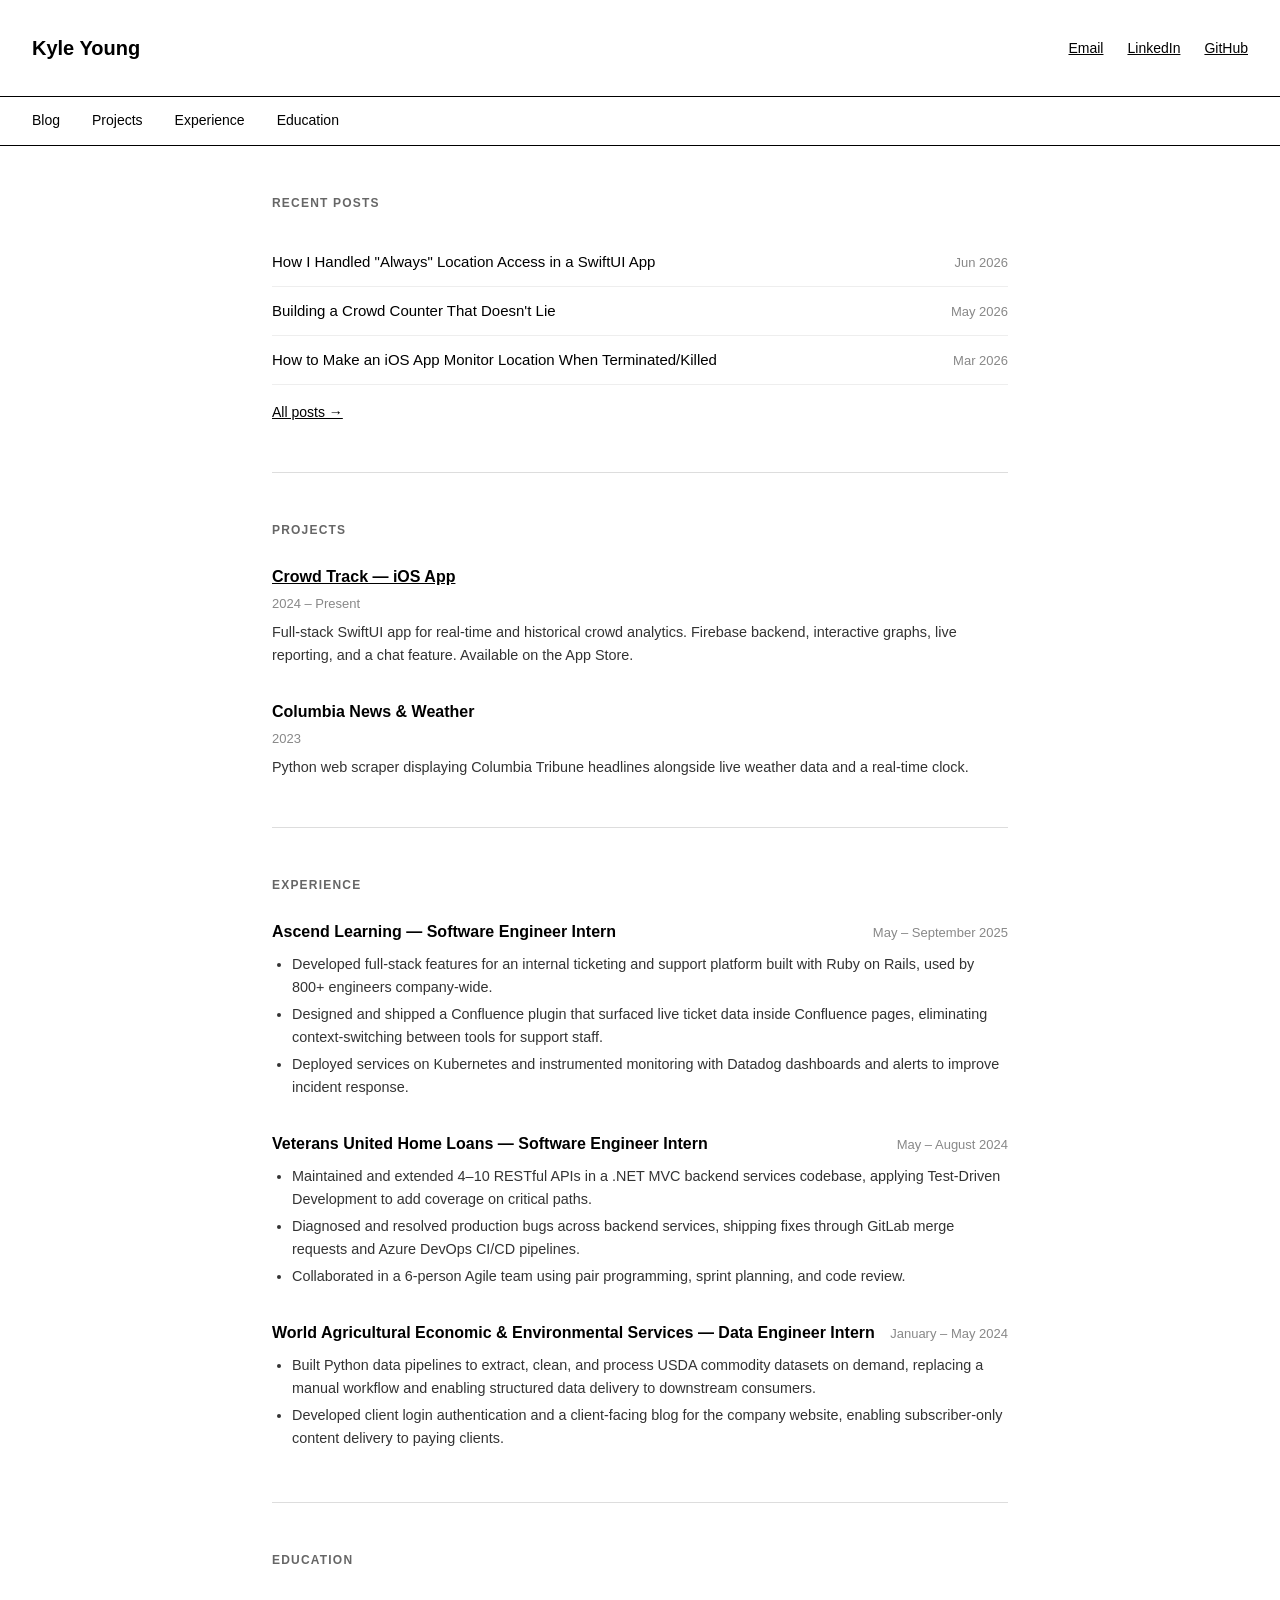
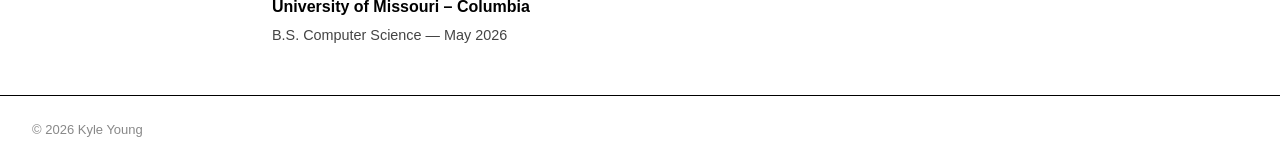
==== index.html @ 7978e989 "Prepare public static site for GitHub Pages" ====
<!DOCTYPE html>
<html lang="en">
<head>
  <meta charset="UTF-8">
  <meta name="viewport" content="width=device-width, initial-scale=1.0">
  <meta name="description" content="Kyle Young — Software Engineer">
  <title>Kyle Young</title>
  <style>
    * { box-sizing: border-box; margin: 0; padding: 0; }

    body {
      font-family: -apple-system, BlinkMacSystemFont, 'Segoe UI', sans-serif;
      background: #fff;
      color: #000;
      font-size: 16px;
      line-height: 1.6;
    }

    a { color: #000; }
    a:hover { text-decoration: none; }

    header {
      padding: 2rem;
      border-bottom: 1px solid #000;
      display: flex;
      justify-content: space-between;
      align-items: center;
      flex-wrap: wrap;
      gap: 1rem;
    }

    header h1 { font-size: 1.25rem; font-weight: 600; }

    .header-links { display: flex; gap: 1.5rem; font-size: 0.875rem; }

    nav {
      padding: 0 2rem;
      border-bottom: 1px solid #000;
      display: flex;
      gap: 0;
    }

    nav a {
      display: block;
      padding: 0.75rem 0;
      margin-right: 2rem;
      font-size: 0.875rem;
      text-decoration: none;
      border-bottom: 2px solid transparent;
    }

    nav a:hover { border-bottom-color: #000; }

    main { max-width: 800px; margin: 0 auto; padding: 0 2rem; }

    section { padding: 3rem 0; border-bottom: 1px solid #ddd; }
    section:last-child { border-bottom: none; }

    h2 { font-size: 0.75rem; text-transform: uppercase; letter-spacing: 0.1em; color: #666; margin-bottom: 1.5rem; }

    .name { font-size: 2.5rem; font-weight: 700; margin-bottom: 0.5rem; }
    .tagline { font-size: 1rem; color: #444; max-width: 500px; line-height: 1.7; }

    .job { margin-bottom: 2rem; }
    .job:last-child { margin-bottom: 0; }
    .job-header { display: flex; justify-content: space-between; align-items: baseline; flex-wrap: wrap; gap: 0.5rem; margin-bottom: 0.25rem; }
    .job-title { font-weight: 600; }
    .job-date { font-size: 0.8125rem; color: #888; white-space: nowrap; }
    .job ul { margin-top: 0.5rem; padding-left: 1.25rem; color: #333; font-size: 0.9rem; }
    .job ul li { margin-bottom: 0.25rem; }

    .project { margin-bottom: 2rem; }
    .project:last-child { margin-bottom: 0; }
    .project-title { font-weight: 600; margin-bottom: 0.25rem; }
    .project-title a { text-decoration: underline; }
    .project-year { font-size: 0.8125rem; color: #888; margin-bottom: 0.4rem; }
    .project p { font-size: 0.9rem; color: #333; }

    .edu-name { font-weight: 600; }
    .edu-detail { font-size: 0.9rem; color: #444; margin-top: 0.25rem; }

    .skills-list { font-size: 0.9rem; color: #333; line-height: 2; }

    .blog-post { display: flex; justify-content: space-between; align-items: baseline; gap: 1rem; padding: 0.75rem 0; border-bottom: 1px solid #eee; text-decoration: none; color: #000; }
    .blog-post:last-child { border-bottom: none; }
    .blog-post:hover .blog-title { text-decoration: underline; }
    .blog-title { font-size: 0.9375rem; }
    .blog-date { font-size: 0.8125rem; color: #888; white-space: nowrap; }
    .blog-see-all { font-size: 0.875rem; margin-top: 1rem; display: inline-block; }

    .contact-links { display: flex; flex-direction: column; gap: 0.5rem; }
    .contact-links a { font-size: 0.9375rem; text-decoration: underline; }

    footer { padding: 1.5rem 2rem; border-top: 1px solid #000; font-size: 0.8125rem; color: #888; }

    @media (max-width: 600px) {
      .header-links { gap: 1rem; font-size: 0.8125rem; }
      .name { font-size: 1.75rem; }
      .job-header { flex-direction: column; gap: 0.1rem; }
    }
  </style>
</head>
<body>

<header>
  <h1>Kyle Young</h1>
  <div class="header-links">
    <a href="mailto:kyle@kyleyoung.dev">Email</a>
    <a href="https://linkedin.com/in/kyle--young/" target="_blank">LinkedIn</a>
    <a href="https://github.com/k-yleyoung" target="_blank">GitHub</a>
  </div>
</header>

<nav>
  <a href="#blog">Blog</a>
  <a href="#projects">Projects</a>
  <a href="#experience">Experience</a>
  <a href="#education">Education</a>
</nav>

<main>

  <section id="blog">
    <h2>Recent Posts</h2>
    <a href="blog/swiftui-always-location.html" class="blog-post">
      <span class="blog-title">How I Handled "Always" Location Access in a SwiftUI App</span>
      <span class="blog-date">Jun 2026</span>
    </a>
    <a href="blog/crowd-counter-accuracy.html" class="blog-post">
      <span class="blog-title">Building a Crowd Counter That Doesn't Lie</span>
      <span class="blog-date">May 2026</span>
    </a>
    <a href="blog/ios-location-monitoring-terminated.html" class="blog-post">
      <span class="blog-title">How to Make an iOS App Monitor Location When Terminated/Killed</span>
      <span class="blog-date">Mar 2026</span>
    </a>
    <a href="blog/index.html" class="blog-see-all">All posts →</a>
  </section>

  <section id="projects">
    <h2>Projects</h2>

    <div class="project">
      <div class="project-title"><a href="crowd-track.html">Crowd Track — iOS App</a></div>
      <div class="project-year">2024 – Present</div>
      <p>Full-stack SwiftUI app for real-time and historical crowd analytics. Firebase backend, interactive graphs, live reporting, and a chat feature. Available on the App Store.</p>
    </div>

    <div class="project">
      <div class="project-title">Columbia News &amp; Weather</div>
      <div class="project-year">2023</div>
      <p>Python web scraper displaying Columbia Tribune headlines alongside live weather data and a real-time clock.</p>
    </div>
  </section>

  <section id="experience">
    <h2>Experience</h2>

    <div class="job">
      <div class="job-header">
        <span class="job-title">Ascend Learning — Software Engineer Intern</span>
        <span class="job-date">May – September 2025</span>
      </div>
      <ul>
        <li>Developed full-stack features for an internal ticketing and support platform built with Ruby on Rails, used by 800+ engineers company-wide.</li>
        <li>Designed and shipped a Confluence plugin that surfaced live ticket data inside Confluence pages, eliminating context-switching between tools for support staff.</li>
        <li>Deployed services on Kubernetes and instrumented monitoring with Datadog dashboards and alerts to improve incident response.</li>
      </ul>
    </div>

    <div class="job">
      <div class="job-header">
        <span class="job-title">Veterans United Home Loans — Software Engineer Intern</span>
        <span class="job-date">May – August 2024</span>
      </div>
      <ul>
        <li>Maintained and extended 4–10 RESTful APIs in a .NET MVC backend services codebase, applying Test-Driven Development to add coverage on critical paths.</li>
        <li>Diagnosed and resolved production bugs across backend services, shipping fixes through GitLab merge requests and Azure DevOps CI/CD pipelines.</li>
        <li>Collaborated in a 6-person Agile team using pair programming, sprint planning, and code review.</li>
      </ul>
    </div>

    <div class="job">
      <div class="job-header">
        <span class="job-title">World Agricultural Economic &amp; Environmental Services — Data Engineer Intern</span>
        <span class="job-date">January – May 2024</span>
      </div>
      <ul>
        <li>Built Python data pipelines to extract, clean, and process USDA commodity datasets on demand, replacing a manual workflow and enabling structured data delivery to downstream consumers.</li>
        <li>Developed client login authentication and a client-facing blog for the company website, enabling subscriber-only content delivery to paying clients.</li>
      </ul>
    </div>
  </section>

  <section id="education">
    <h2>Education</h2>
    <div class="edu-name">University of Missouri – Columbia</div>
    <div class="edu-detail">B.S. Computer Science — May 2026</div>
  </section>


</main>

<footer>© 2026 Kyle Young</footer>

</body>
</html>
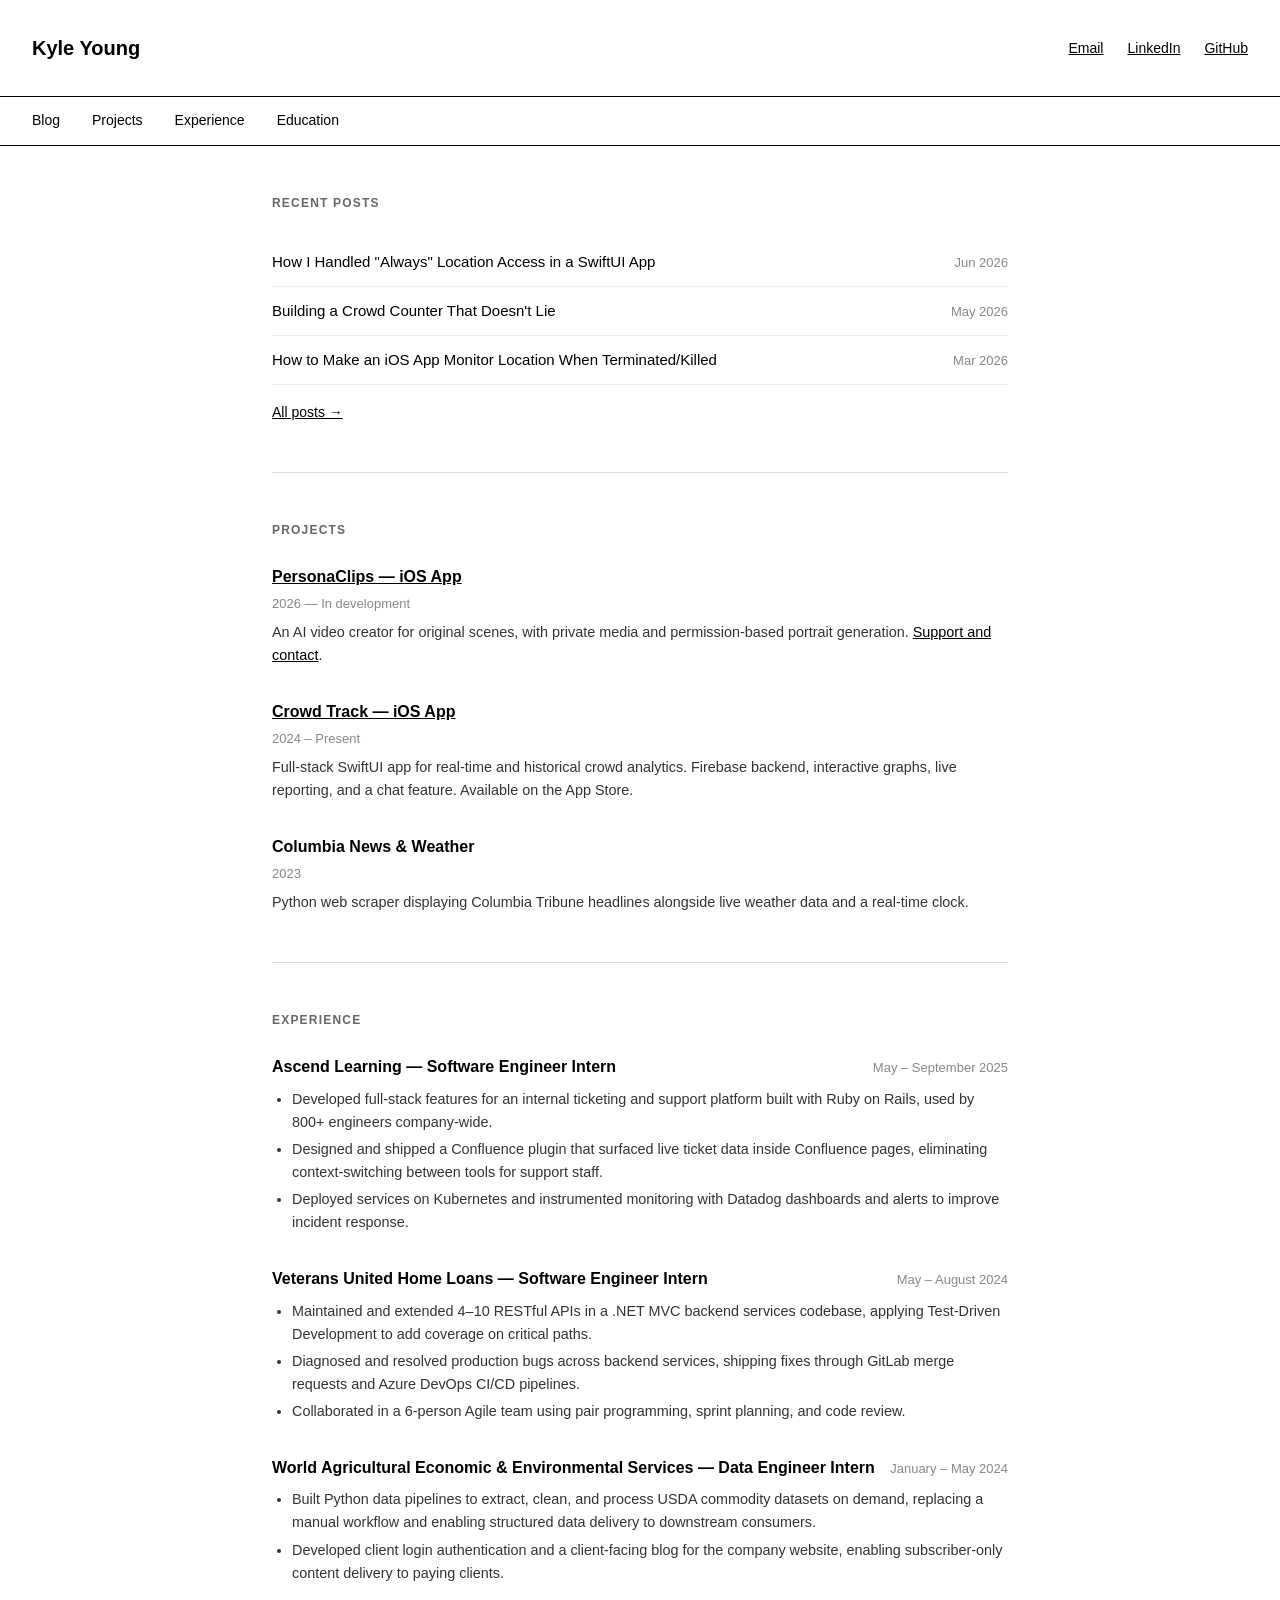
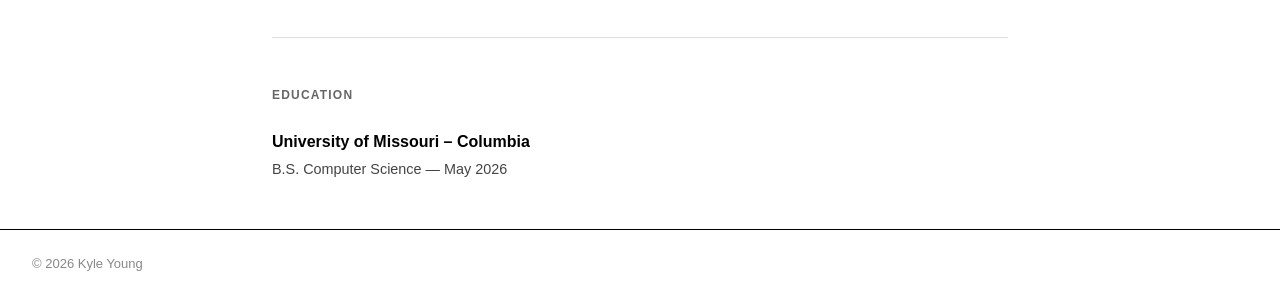
==== commit fe46adb8: "Add PersonaClips information and support pages" ====
--- a/index.html
+++ b/index.html
@@ -141,6 +141,12 @@
     <h2>Projects</h2>
 
     <div class="project">
+      <div class="project-title"><a href="personaclips/">PersonaClips — iOS App</a></div>
+      <div class="project-year">2026 — In development</div>
+      <p>An AI video creator for original scenes, with private media and permission-based portrait generation. <a href="personaclips/support/">Support and contact</a>.</p>
+    </div>
+
+    <div class="project">
       <div class="project-title"><a href="crowd-track.html">Crowd Track — iOS App</a></div>
       <div class="project-year">2024 – Present</div>
       <p>Full-stack SwiftUI app for real-time and historical crowd analytics. Firebase backend, interactive graphs, live reporting, and a chat feature. Available on the App Store.</p>
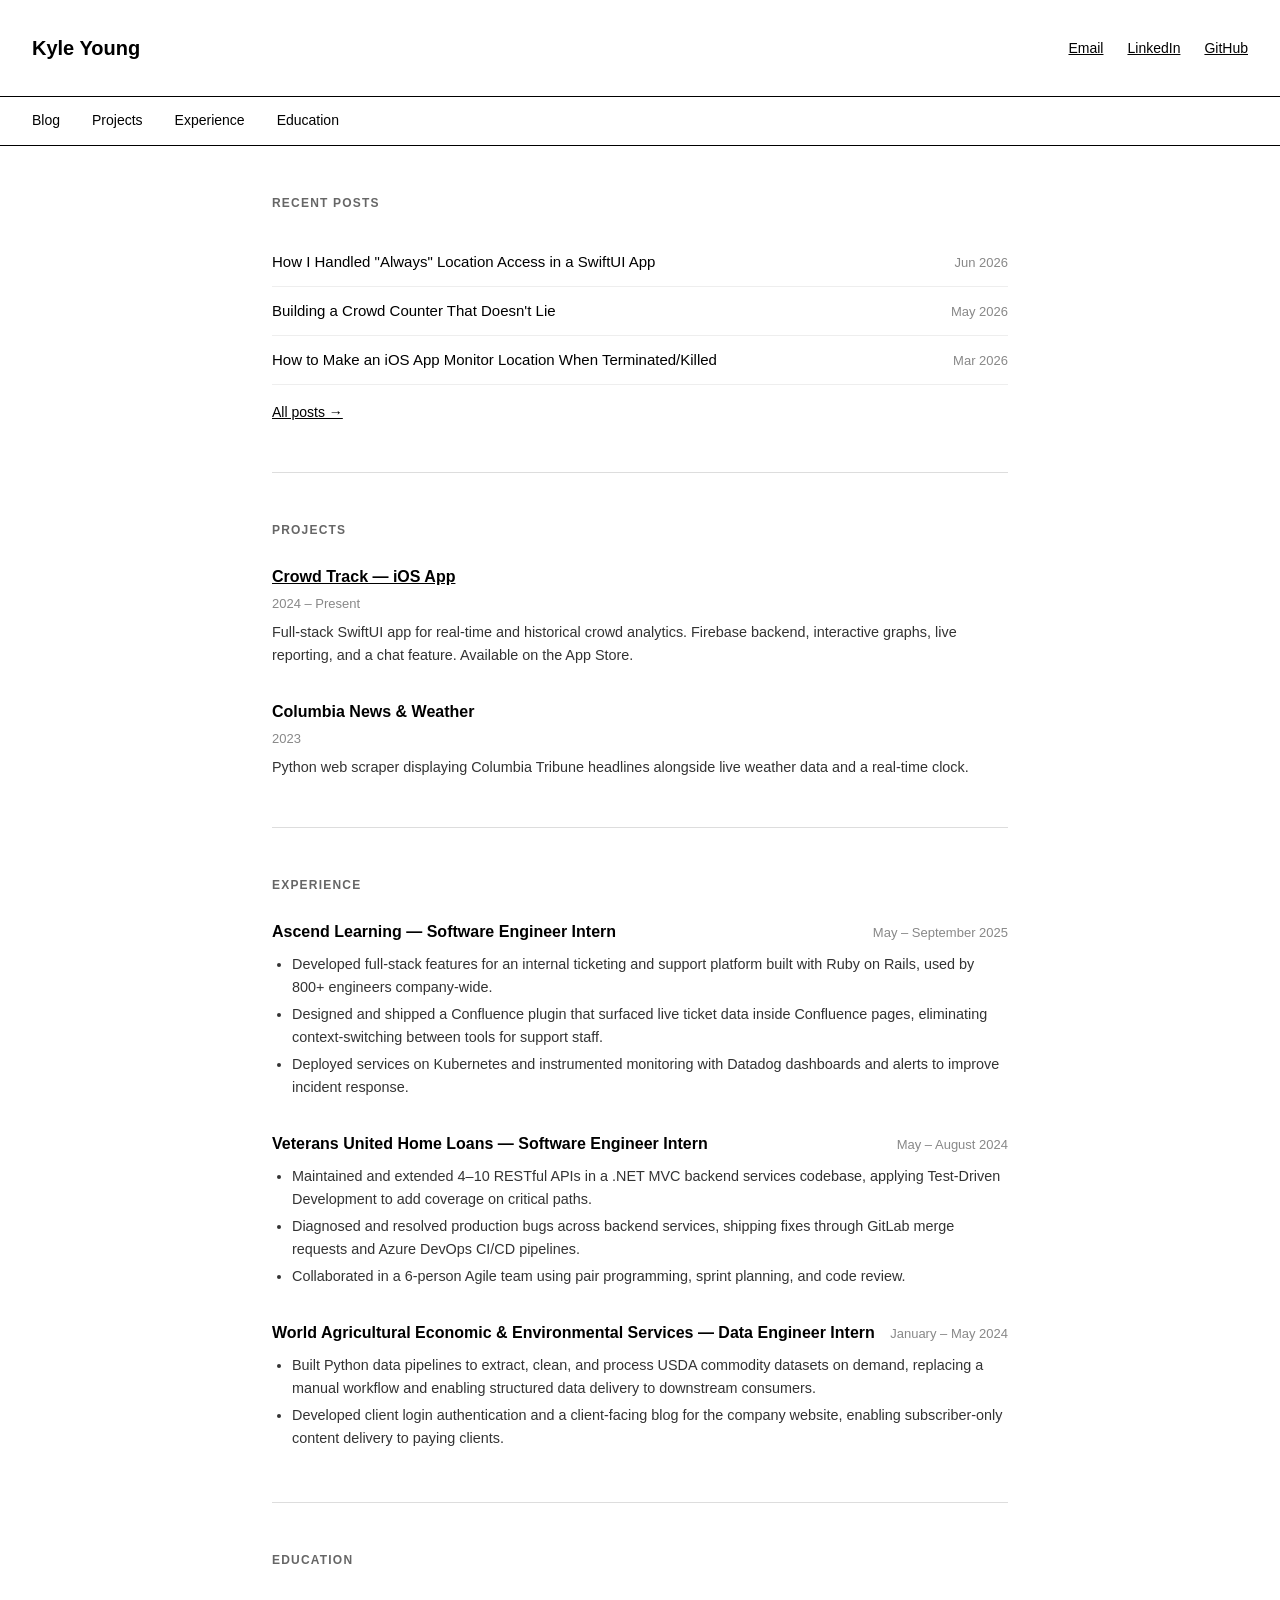
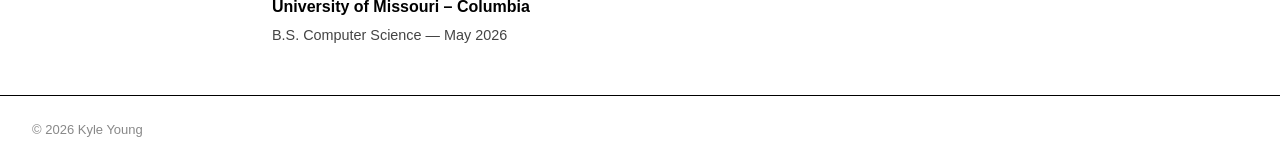
==== commit 1c45b880: "Keep Pintrail privacy policy; remove app marketing pages" ====
--- a/index.html
+++ b/index.html
@@ -141,12 +141,6 @@
     <h2>Projects</h2>
 
     <div class="project">
-      <div class="project-title"><a href="personaclips/">PersonaClips — iOS App</a></div>
-      <div class="project-year">2026 — In development</div>
-      <p>An AI video creator for original scenes, with private media and permission-based portrait generation. <a href="personaclips/support/">Support and contact</a>.</p>
-    </div>
-
-    <div class="project">
       <div class="project-title"><a href="crowd-track.html">Crowd Track — iOS App</a></div>
       <div class="project-year">2024 – Present</div>
       <p>Full-stack SwiftUI app for real-time and historical crowd analytics. Firebase backend, interactive graphs, live reporting, and a chat feature. Available on the App Store.</p>
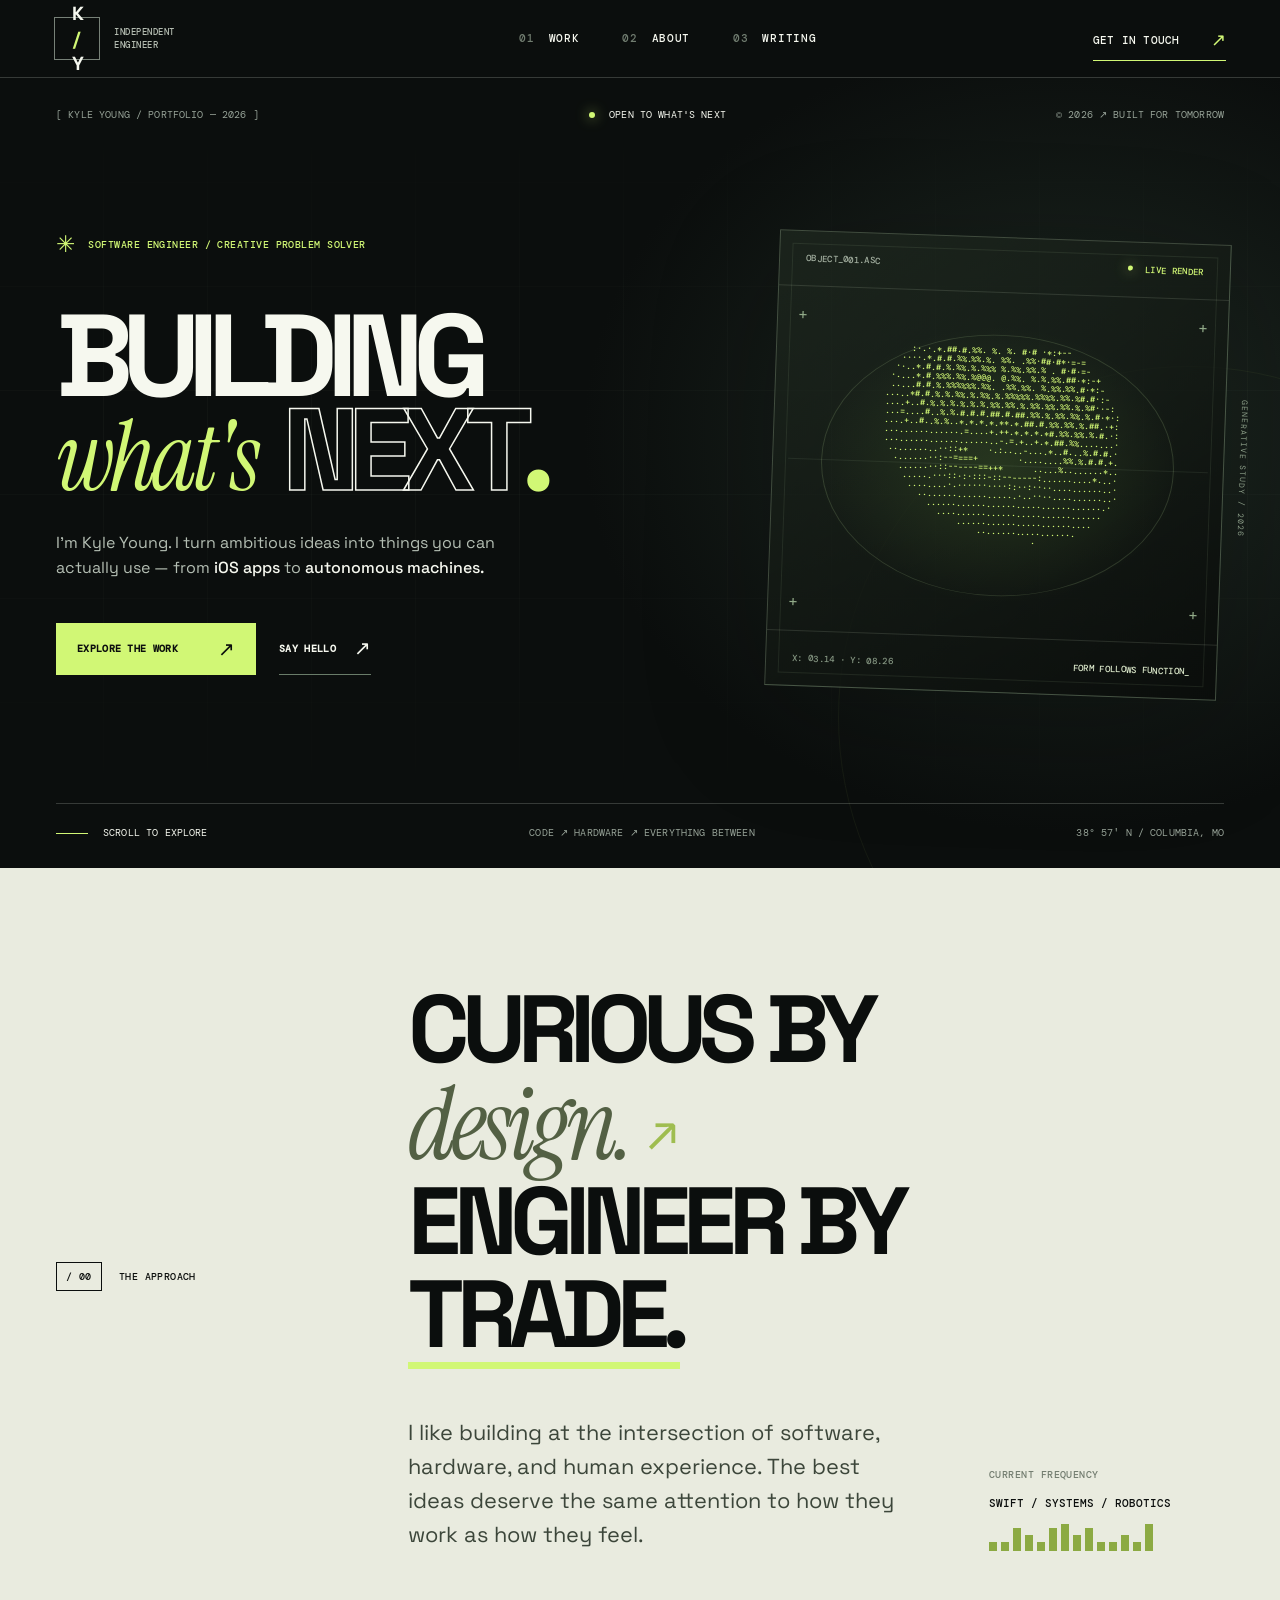
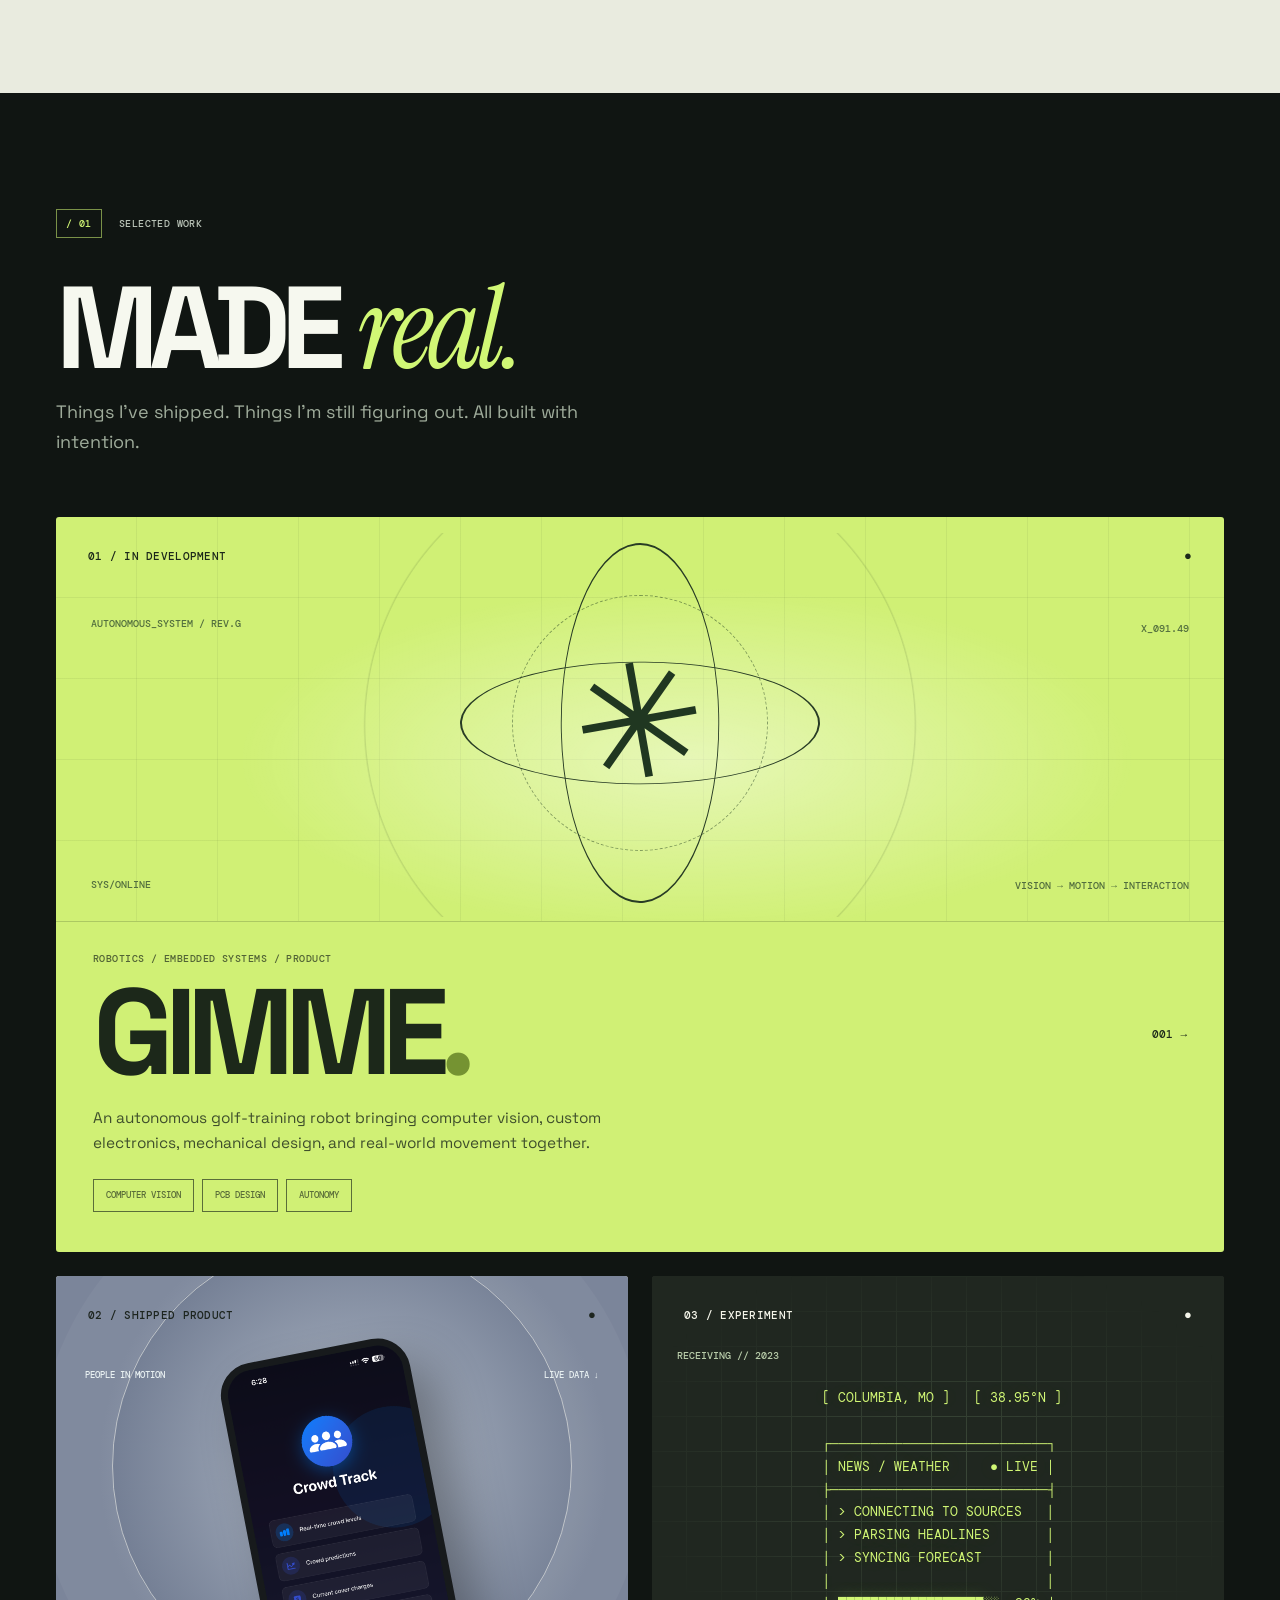
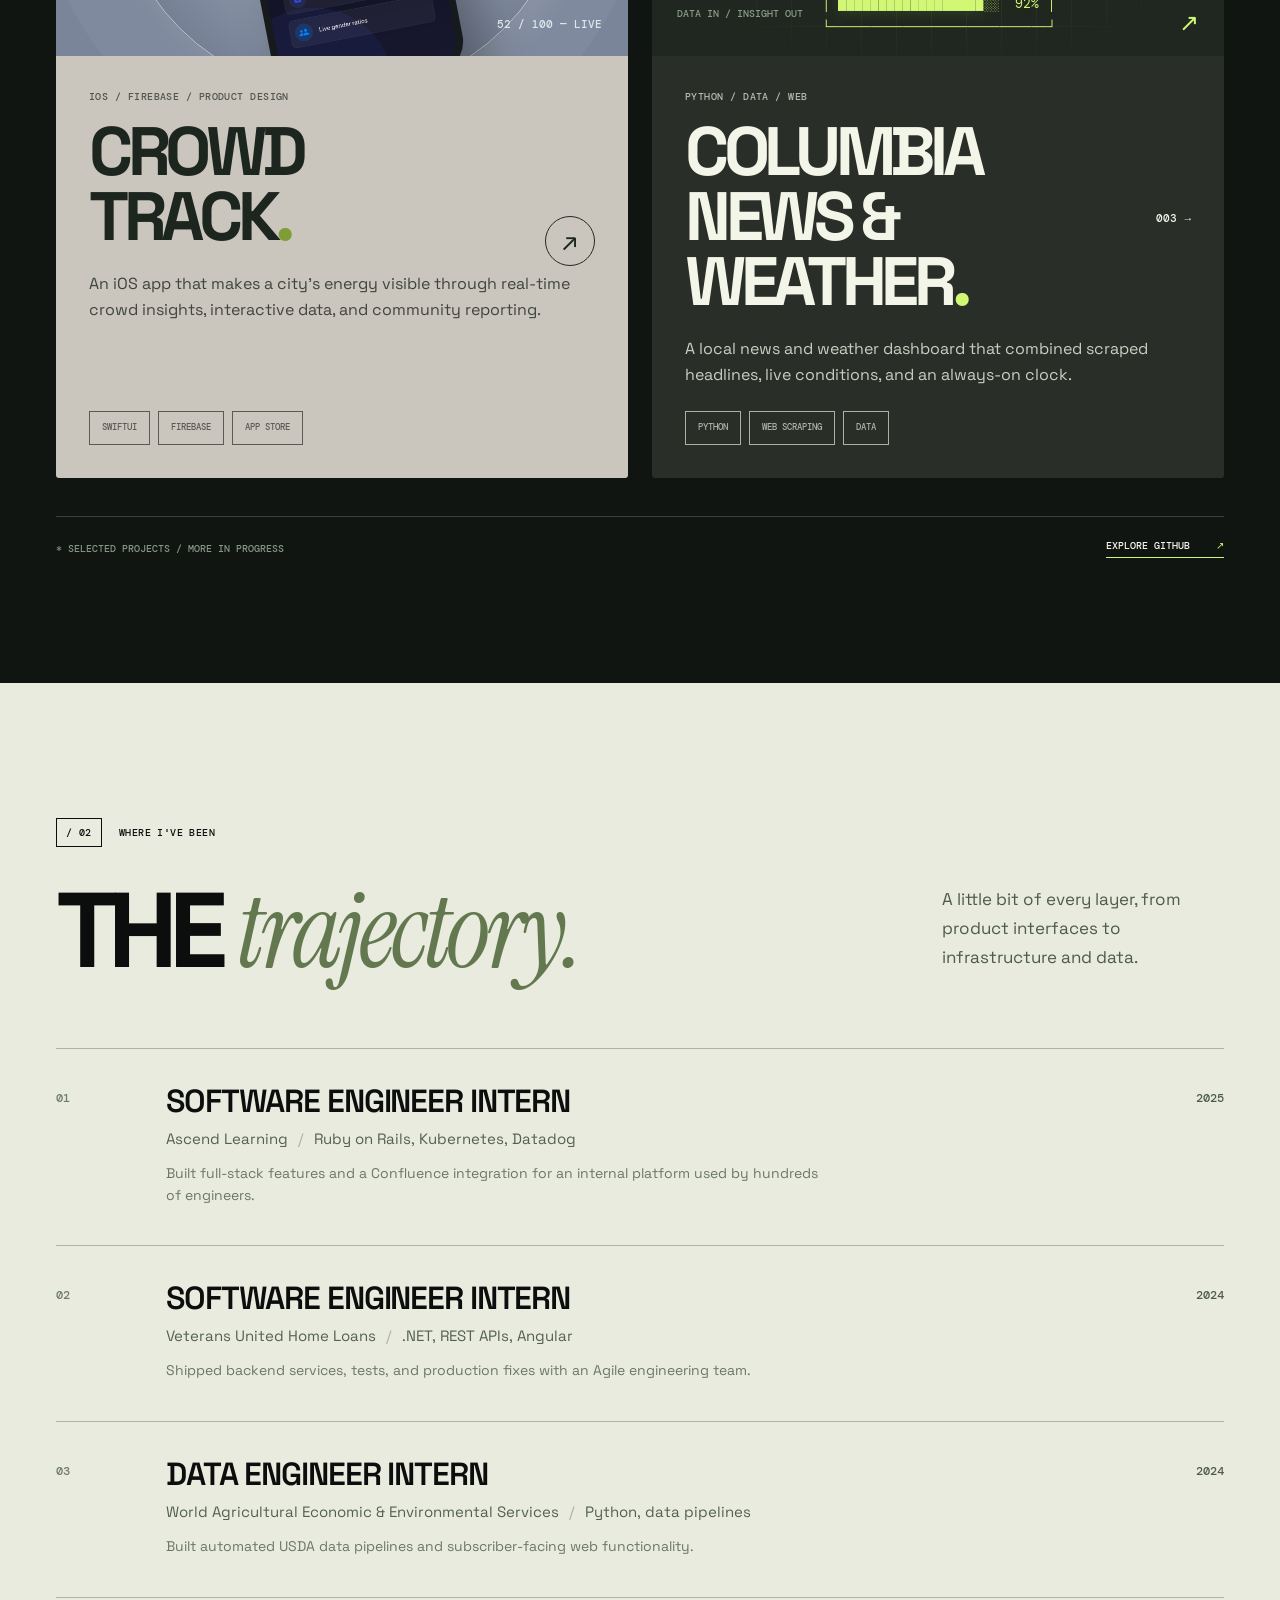
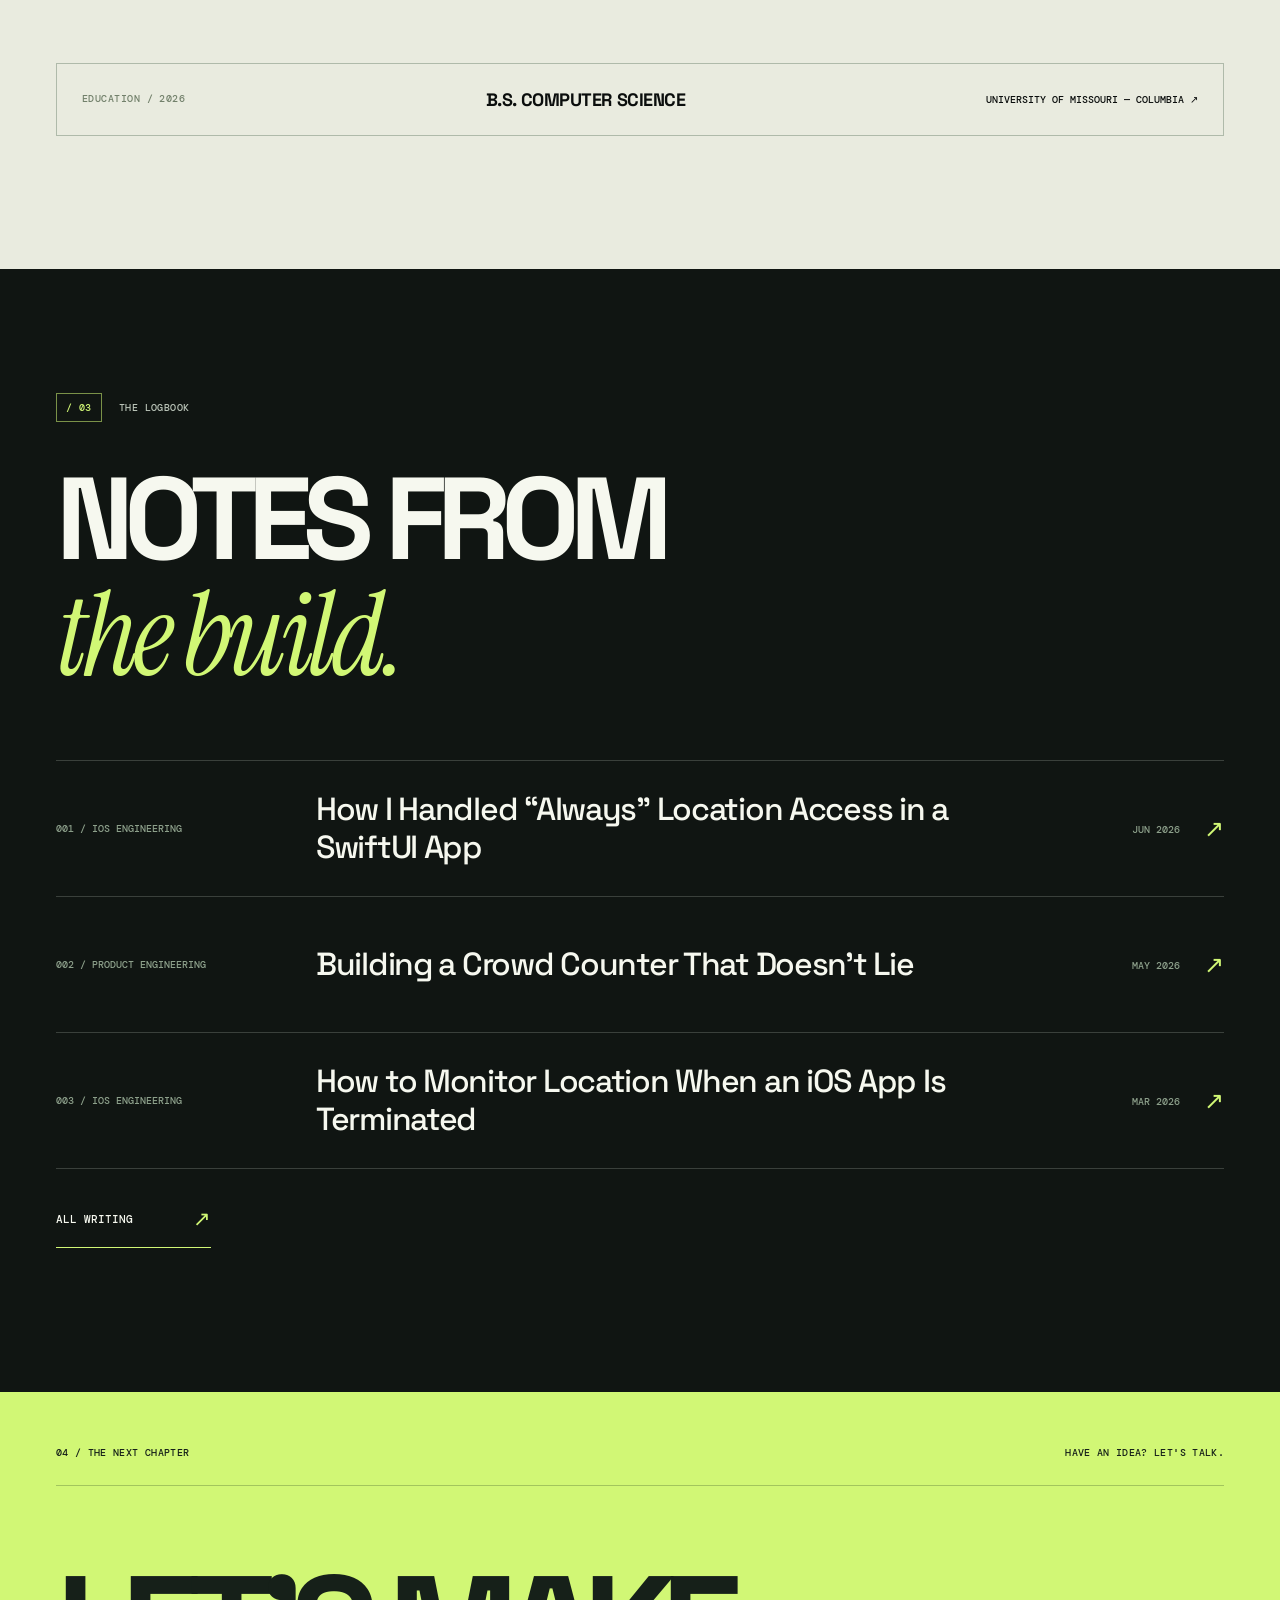
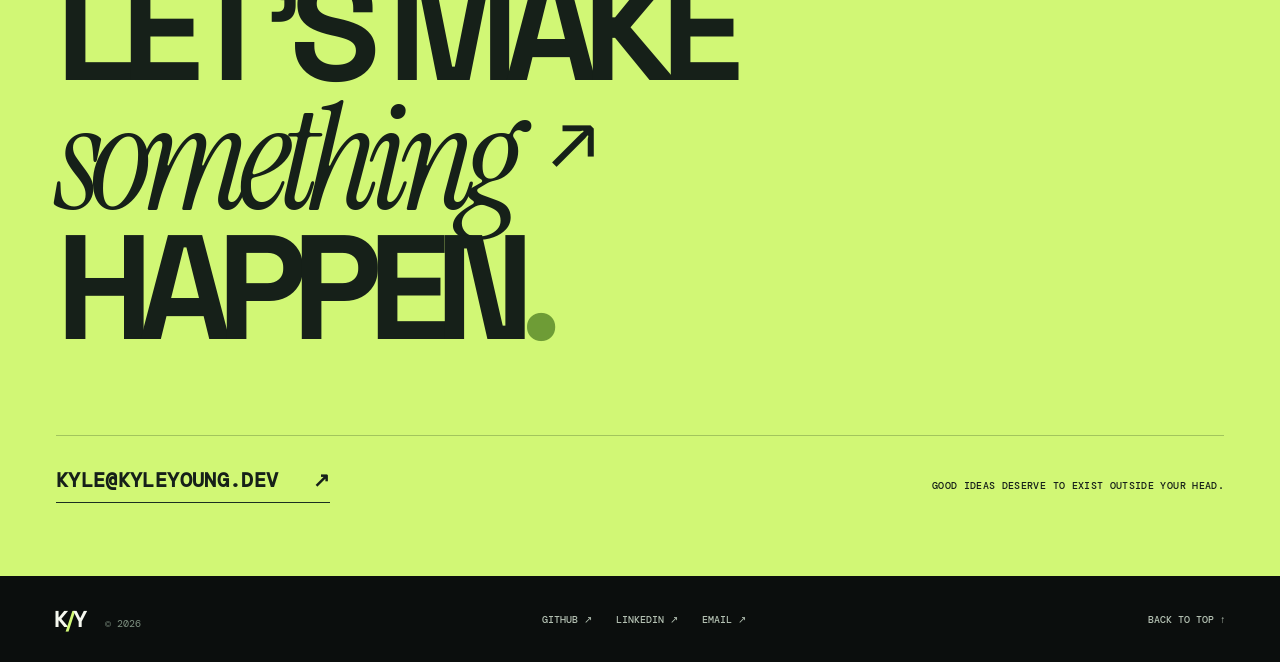
==== commit 63d77314: "Redesign portfolio with futuristic editorial style and ASCII art" ====
--- a/index.html
+++ b/index.html
@@ -1,207 +1,217 @@
-<!DOCTYPE html>
+<!doctype html>
 <html lang="en">
 <head>
-  <meta charset="UTF-8">
-  <meta name="viewport" content="width=device-width, initial-scale=1.0">
-  <meta name="description" content="Kyle Young — Software Engineer">
-  <title>Kyle Young</title>
-  <style>
-    * { box-sizing: border-box; margin: 0; padding: 0; }
-
-    body {
-      font-family: -apple-system, BlinkMacSystemFont, 'Segoe UI', sans-serif;
-      background: #fff;
-      color: #000;
-      font-size: 16px;
-      line-height: 1.6;
-    }
-
-    a { color: #000; }
-    a:hover { text-decoration: none; }
-
-    header {
-      padding: 2rem;
-      border-bottom: 1px solid #000;
-      display: flex;
-      justify-content: space-between;
-      align-items: center;
-      flex-wrap: wrap;
-      gap: 1rem;
-    }
-
-    header h1 { font-size: 1.25rem; font-weight: 600; }
-
-    .header-links { display: flex; gap: 1.5rem; font-size: 0.875rem; }
-
-    nav {
-      padding: 0 2rem;
-      border-bottom: 1px solid #000;
-      display: flex;
-      gap: 0;
-    }
-
-    nav a {
-      display: block;
-      padding: 0.75rem 0;
-      margin-right: 2rem;
-      font-size: 0.875rem;
-      text-decoration: none;
-      border-bottom: 2px solid transparent;
-    }
-
-    nav a:hover { border-bottom-color: #000; }
-
-    main { max-width: 800px; margin: 0 auto; padding: 0 2rem; }
-
-    section { padding: 3rem 0; border-bottom: 1px solid #ddd; }
-    section:last-child { border-bottom: none; }
-
-    h2 { font-size: 0.75rem; text-transform: uppercase; letter-spacing: 0.1em; color: #666; margin-bottom: 1.5rem; }
-
-    .name { font-size: 2.5rem; font-weight: 700; margin-bottom: 0.5rem; }
-    .tagline { font-size: 1rem; color: #444; max-width: 500px; line-height: 1.7; }
-
-    .job { margin-bottom: 2rem; }
-    .job:last-child { margin-bottom: 0; }
-    .job-header { display: flex; justify-content: space-between; align-items: baseline; flex-wrap: wrap; gap: 0.5rem; margin-bottom: 0.25rem; }
-    .job-title { font-weight: 600; }
-    .job-date { font-size: 0.8125rem; color: #888; white-space: nowrap; }
-    .job ul { margin-top: 0.5rem; padding-left: 1.25rem; color: #333; font-size: 0.9rem; }
-    .job ul li { margin-bottom: 0.25rem; }
-
-    .project { margin-bottom: 2rem; }
-    .project:last-child { margin-bottom: 0; }
-    .project-title { font-weight: 600; margin-bottom: 0.25rem; }
-    .project-title a { text-decoration: underline; }
-    .project-year { font-size: 0.8125rem; color: #888; margin-bottom: 0.4rem; }
-    .project p { font-size: 0.9rem; color: #333; }
-
-    .edu-name { font-weight: 600; }
-    .edu-detail { font-size: 0.9rem; color: #444; margin-top: 0.25rem; }
-
-    .skills-list { font-size: 0.9rem; color: #333; line-height: 2; }
-
-    .blog-post { display: flex; justify-content: space-between; align-items: baseline; gap: 1rem; padding: 0.75rem 0; border-bottom: 1px solid #eee; text-decoration: none; color: #000; }
-    .blog-post:last-child { border-bottom: none; }
-    .blog-post:hover .blog-title { text-decoration: underline; }
-    .blog-title { font-size: 0.9375rem; }
-    .blog-date { font-size: 0.8125rem; color: #888; white-space: nowrap; }
-    .blog-see-all { font-size: 0.875rem; margin-top: 1rem; display: inline-block; }
-
-    .contact-links { display: flex; flex-direction: column; gap: 0.5rem; }
-    .contact-links a { font-size: 0.9375rem; text-decoration: underline; }
-
-    footer { padding: 1.5rem 2rem; border-top: 1px solid #000; font-size: 0.8125rem; color: #888; }
-
-    @media (max-width: 600px) {
-      .header-links { gap: 1rem; font-size: 0.8125rem; }
-      .name { font-size: 1.75rem; }
-      .job-header { flex-direction: column; gap: 0.1rem; }
-    }
-  </style>
+  <meta charset="utf-8">
+  <meta name="viewport" content="width=device-width, initial-scale=1">
+  <meta name="theme-color" content="#0b0e0d">
+  <meta name="description" content="Kyle Young is a software engineer building iOS experiences, intelligent systems, and things that bridge code and the physical world.">
+  <link rel="canonical" href="https://kyleyoung.dev/">
+  <meta property="og:type" content="website">
+  <meta property="og:title" content="Kyle Young — Software Engineer">
+  <meta property="og:description" content="Building what's next. Selected software, robotics, and iOS work.">
+  <meta property="og:url" content="https://kyleyoung.dev/">
+  <title>Kyle Young — Building What's Next</title>
+  <link rel="preconnect" href="https://fonts.googleapis.com">
+  <link rel="preconnect" href="https://fonts.gstatic.com" crossorigin>
+  <link href="https://fonts.googleapis.com/css2?family=DM+Mono:wght@400;500&family=Instrument+Serif:ital@0;1&family=Space+Grotesk:wght@400;500;600;700&display=swap" rel="stylesheet">
+  <link rel="stylesheet" href="/css/site.css">
+  <script defer src="/js/site.js"></script>
 </head>
 <body>
-
-<header>
-  <h1>Kyle Young</h1>
-  <div class="header-links">
-    <a href="mailto:kyle@kyleyoung.dev">Email</a>
-    <a href="https://linkedin.com/in/kyle--young/" target="_blank">LinkedIn</a>
-    <a href="https://github.com/k-yleyoung" target="_blank">GitHub</a>
-  </div>
-</header>
-
-<nav>
-  <a href="#blog">Blog</a>
-  <a href="#projects">Projects</a>
-  <a href="#experience">Experience</a>
-  <a href="#education">Education</a>
-</nav>
-
-<main>
-
-  <section id="blog">
-    <h2>Recent Posts</h2>
-    <a href="blog/swiftui-always-location.html" class="blog-post">
-      <span class="blog-title">How I Handled "Always" Location Access in a SwiftUI App</span>
-      <span class="blog-date">Jun 2026</span>
+  <a class="skip-link" href="#main">Skip to content</a>
+  <div class="page-progress" aria-hidden="true"></div>
+
+  <header class="site-header">
+    <a class="brand" href="#top" aria-label="Kyle Young, back to top">
+      <span class="brand-box">K<span class="brand-slash">/</span>Y</span>
+      <span class="brand-caption">INDEPENDENT<br>ENGINEER</span>
     </a>
-    <a href="blog/crowd-counter-accuracy.html" class="blog-post">
-      <span class="blog-title">Building a Crowd Counter That Doesn't Lie</span>
-      <span class="blog-date">May 2026</span>
+    <nav class="nav" aria-label="Primary navigation">
+      <a href="#work"><span class="nav-index">01</span> WORK</a>
+      <a href="#about"><span class="nav-index">02</span> ABOUT</a>
+      <a href="#writing"><span class="nav-index">03</span> WRITING</a>
+    </nav>
+    <a class="header-contact" href="mailto:kyle@kyleyoung.dev?subject=Let's%20build%20something">
+      GET IN TOUCH <span aria-hidden="true">↗</span>
     </a>
-    <a href="blog/ios-location-monitoring-terminated.html" class="blog-post">
-      <span class="blog-title">How to Make an iOS App Monitor Location When Terminated/Killed</span>
-      <span class="blog-date">Mar 2026</span>
-    </a>
-    <a href="blog/index.html" class="blog-see-all">All posts →</a>
-  </section>
-
-  <section id="projects">
-    <h2>Projects</h2>
-
-    <div class="project">
-      <div class="project-title"><a href="crowd-track.html">Crowd Track — iOS App</a></div>
-      <div class="project-year">2024 – Present</div>
-      <p>Full-stack SwiftUI app for real-time and historical crowd analytics. Firebase backend, interactive graphs, live reporting, and a chat feature. Available on the App Store.</p>
-    </div>
-
-    <div class="project">
-      <div class="project-title">Columbia News &amp; Weather</div>
-      <div class="project-year">2023</div>
-      <p>Python web scraper displaying Columbia Tribune headlines alongside live weather data and a real-time clock.</p>
-    </div>
-  </section>
-
-  <section id="experience">
-    <h2>Experience</h2>
-
-    <div class="job">
-      <div class="job-header">
-        <span class="job-title">Ascend Learning — Software Engineer Intern</span>
-        <span class="job-date">May – September 2025</span>
-      </div>
-      <ul>
-        <li>Developed full-stack features for an internal ticketing and support platform built with Ruby on Rails, used by 800+ engineers company-wide.</li>
-        <li>Designed and shipped a Confluence plugin that surfaced live ticket data inside Confluence pages, eliminating context-switching between tools for support staff.</li>
-        <li>Deployed services on Kubernetes and instrumented monitoring with Datadog dashboards and alerts to improve incident response.</li>
-      </ul>
-    </div>
-
-    <div class="job">
-      <div class="job-header">
-        <span class="job-title">Veterans United Home Loans — Software Engineer Intern</span>
-        <span class="job-date">May – August 2024</span>
-      </div>
-      <ul>
-        <li>Maintained and extended 4–10 RESTful APIs in a .NET MVC backend services codebase, applying Test-Driven Development to add coverage on critical paths.</li>
-        <li>Diagnosed and resolved production bugs across backend services, shipping fixes through GitLab merge requests and Azure DevOps CI/CD pipelines.</li>
-        <li>Collaborated in a 6-person Agile team using pair programming, sprint planning, and code review.</li>
-      </ul>
-    </div>
-
-    <div class="job">
-      <div class="job-header">
-        <span class="job-title">World Agricultural Economic &amp; Environmental Services — Data Engineer Intern</span>
-        <span class="job-date">January – May 2024</span>
-      </div>
-      <ul>
-        <li>Built Python data pipelines to extract, clean, and process USDA commodity datasets on demand, replacing a manual workflow and enabling structured data delivery to downstream consumers.</li>
-        <li>Developed client login authentication and a client-facing blog for the company website, enabling subscriber-only content delivery to paying clients.</li>
-      </ul>
-    </div>
-  </section>
-
-  <section id="education">
-    <h2>Education</h2>
-    <div class="edu-name">University of Missouri – Columbia</div>
-    <div class="edu-detail">B.S. Computer Science — May 2026</div>
-  </section>
-
-
-</main>
-
-<footer>© 2026 Kyle Young</footer>
-
+  </header>
+
+  <main id="main">
+    <section class="hero" id="top" aria-labelledby="hero-title">
+      <div class="hero-grid-overlay" aria-hidden="true"></div>
+      <div class="hero-topline container">
+        <span>[ KYLE YOUNG / PORTFOLIO — 2026 ]</span>
+        <span class="hero-availability"><span class="status-led" aria-hidden="true"></span> OPEN TO WHAT'S NEXT</span>
+        <span>© 2026 <span aria-hidden="true">↗</span> BUILT FOR TOMORROW</span>
+      </div>
+
+      <div class="hero-content container">
+        <div class="hero-copy">
+          <div class="eyebrow"><span class="eyebrow-spark" aria-hidden="true">✳</span> SOFTWARE ENGINEER / CREATIVE PROBLEM SOLVER</div>
+          <h1 id="hero-title">BUILDING<br><span class="hero-serif">what's</span> <span class="outline-word">NEXT</span><span class="period">.</span></h1>
+          <p class="hero-lede">I'm Kyle Young. I turn ambitious ideas into things you can actually use — from <strong>iOS apps</strong> to <strong>autonomous machines.</strong></p>
+          <div class="hero-actions">
+            <a class="action-primary" href="#work">EXPLORE THE WORK <span aria-hidden="true">↗</span></a>
+            <a class="action-secondary" href="mailto:kyle@kyleyoung.dev">SAY HELLO <span aria-hidden="true">↗</span></a>
+          </div>
+        </div>
+        <aside class="hero-art" aria-label="Animated ASCII orbital sculpture">
+          <div class="art-header"><span>OBJECT_001.ASC</span><span class="art-live"><span class="status-led" aria-hidden="true"></span> LIVE RENDER</span></div>
+          <div class="ascii-field">
+            <div class="crosshair crosshair-tl" aria-hidden="true">+</div>
+            <div class="crosshair crosshair-tr" aria-hidden="true">+</div>
+            <pre id="ascii-orbit" aria-hidden="true">              .  .  .
+          . : + * + : .
+        . = * # @ # * = .
+       : * # @ @ @ @ # * :
+       = # @ @ . . @ @ # =
+       : * # @ @ @ @ # * :
+        . = * # @ # * = .
+          . : + * + : .
+              .  .  .            </pre>
+            <div class="crosshair crosshair-bl" aria-hidden="true">+</div>
+            <div class="crosshair crosshair-br" aria-hidden="true">+</div>
+          </div>
+          <div class="art-footer"><span>X: 03.14 · Y: 08.26</span><span>FORM FOLLOWS FUNCTION_</span></div>
+          <span class="art-side-label" aria-hidden="true">GENERATIVE STUDY / 2026</span>
+        </aside>
+      </div>
+      <div class="hero-bottom container">
+        <span class="scroll-marker"><span class="scroll-line" aria-hidden="true"></span> SCROLL TO EXPLORE</span>
+        <span>CODE <span aria-hidden="true">↗</span> HARDWARE <span aria-hidden="true">↗</span> EVERYTHING BETWEEN</span>
+        <span>38° 57′ N / COLUMBIA, MO</span>
+      </div>
+    </section>
+
+    <section class="statement section-light" id="about">
+      <div class="container statement-layout">
+        <div class="section-tag"><span class="number-box">/ 00</span><span>THE APPROACH</span></div>
+        <div class="statement-copy">
+          <h2>CURIOUS BY<br> <span class="serif-italic">design.</span> <span class="statement-icon" aria-hidden="true">↗</span><br>ENGINEER BY<br> <span class="underline-accent">TRADE.</span></h2>
+          <div class="statement-lower">
+            <p>I like building at the intersection of software, hardware, and human experience. The best ideas deserve the same attention to how they work as how they feel.</p>
+            <div class="statement-signature" aria-label="Current focus">
+              <span class="mini-label">CURRENT FREQUENCY</span>
+              <span>SWIFT / SYSTEMS / ROBOTICS</span>
+              <div class="tiny-bars" aria-hidden="true"><i></i><i></i><i></i><i></i><i></i><i></i><i></i><i></i><i></i><i></i><i></i><i></i><i></i><i></i></div>
+            </div>
+          </div>
+        </div>
+      </div>
+    </section>
+
+    <section class="work-section" id="work" aria-labelledby="work-heading">
+      <div class="container">
+        <div class="section-heading">
+          <div class="section-tag light-tag"><span class="number-box">/ 01</span><span>SELECTED WORK</span></div>
+          <h2 id="work-heading">MADE <span class="serif-italic">real.</span></h2>
+          <p>Things I've shipped. Things I'm still figuring out. All built with intention.</p>
+        </div>
+        <div class="work-grid">
+          <article class="work-card gimme-card">
+            <div class="card-top"><span class="card-code">01 / IN DEVELOPMENT</span><span class="card-dot" aria-hidden="true">●</span></div>
+            <div class="gimme-schematic" aria-hidden="true">
+              <div class="schematic-reticle"></div>
+              <span class="schematic-label top-label">AUTONOMOUS_SYSTEM / REV.G</span>
+              <div class="schematic-core"><span class="ring ring-1"></span><span class="ring ring-2"></span><span class="ring ring-3"></span><span class="core-dot">✳</span></div>
+              <span class="schematic-label bottom-label">VISION → MOTION → INTERACTION</span>
+              <span class="coord coord-1">X_091.49</span><span class="coord coord-2">SYS/ONLINE</span>
+            </div>
+            <div class="card-body">
+              <div class="card-kicker">ROBOTICS / EMBEDDED SYSTEMS / PRODUCT</div>
+              <div class="card-title-row"><h3>GIMME<span class="title-dot">.</span></h3><span class="project-seq">001 →</span></div>
+              <p>An autonomous golf-training robot bringing computer vision, custom electronics, mechanical design, and real-world movement together.</p>
+              <div class="tag-row"><span>COMPUTER VISION</span><span>PCB DESIGN</span><span>AUTONOMY</span></div>
+            </div>
+          </article>
+
+          <article class="work-card crowd-card">
+            <div class="card-top"><span class="card-code">02 / SHIPPED PRODUCT</span><span class="card-dot" aria-hidden="true">●</span></div>
+            <div class="crowd-visual" aria-label="Preview of Crowd Track iOS app">
+              <div class="crowd-halo" aria-hidden="true"></div>
+              <div class="crowd-signal" aria-hidden="true"><span>PEOPLE IN MOTION</span><span>LIVE DATA ↓</span></div>
+              <div class="phone-frame"><img src="/assets/welcomepage.jpg" alt="Crowd Track iPhone app welcome screen" loading="lazy"></div>
+              <div class="crowd-axis" aria-hidden="true">52 / 100 — LIVE</div>
+            </div>
+            <div class="card-body">
+              <div class="card-kicker">IOS / FIREBASE / PRODUCT DESIGN</div>
+              <div class="card-title-row"><h3>CROWD<br>TRACK<span class="title-dot">.</span></h3><a href="/crowd-track.html" class="circle-link" aria-label="Explore Crowd Track">↗</a></div>
+              <p>An iOS app that makes a city's energy visible through real-time crowd insights, interactive data, and community reporting.</p>
+              <div class="tag-row"><span>SWIFTUI</span><span>FIREBASE</span><span>APP STORE</span></div>
+            </div>
+          </article>
+
+          <article class="work-card news-card">
+            <div class="card-top"><span class="card-code">03 / EXPERIMENT</span><span class="card-dot" aria-hidden="true">●</span></div>
+            <div class="news-visual" aria-hidden="true">
+              <span class="news-timestamp">RECEIVING // 2023</span>
+              <pre class="news-ascii">
+ [ COLUMBIA, MO ]   [ 38.95°N ]
+
+ ┌───────────────────────────┐
+ │ NEWS / WEATHER     ● LIVE │
+ ├───────────────────────────┤
+ │ &gt; CONNECTING TO SOURCES   │
+ │ &gt; PARSING HEADLINES       │
+ │ &gt; SYNCING FORECAST        │
+ │                           │
+ │ ██████████████████░░  92% │
+ └───────────────────────────┘</pre>
+              <div class="news-bottom">DATA IN / INSIGHT OUT <span>↗</span></div>
+            </div>
+            <div class="card-body">
+              <div class="card-kicker">PYTHON / DATA / WEB</div>
+              <div class="card-title-row"><h3>COLUMBIA<br>NEWS &amp; WEATHER<span class="title-dot">.</span></h3><span class="project-seq">003 →</span></div>
+              <p>A local news and weather dashboard that combined scraped headlines, live conditions, and an always-on clock.</p>
+              <div class="tag-row"><span>PYTHON</span><span>WEB SCRAPING</span><span>DATA</span></div>
+            </div>
+          </article>
+        </div>
+        <div class="work-tail"><span>* SELECTED PROJECTS / MORE IN PROGRESS</span><a href="https://github.com/k-yleyoung" target="_blank" rel="noopener noreferrer">EXPLORE GITHUB <span aria-hidden="true">↗</span></a></div>
+      </div>
+    </section>
+
+    <section class="experience-section section-light" id="experience" aria-labelledby="experience-heading">
+      <div class="container">
+        <div class="section-tag"><span class="number-box">/ 02</span><span>WHERE I'VE BEEN</span></div>
+        <div class="experience-head"><h2 id="experience-heading">THE <span class="serif-italic">trajectory.</span></h2><p>A little bit of every layer, from product interfaces to infrastructure and data.</p></div>
+        <div class="experience-list">
+          <article class="experience-item"><span class="exp-no">01</span><div><h3>SOFTWARE ENGINEER INTERN</h3><p>Ascend Learning <span class="exp-divider">/</span> Ruby on Rails, Kubernetes, Datadog</p><p class="exp-description">Built full-stack features and a Confluence integration for an internal platform used by hundreds of engineers.</p></div><time>2025</time></article>
+          <article class="experience-item"><span class="exp-no">02</span><div><h3>SOFTWARE ENGINEER INTERN</h3><p>Veterans United Home Loans <span class="exp-divider">/</span> .NET, REST APIs, Angular</p><p class="exp-description">Shipped backend services, tests, and production fixes with an Agile engineering team.</p></div><time>2024</time></article>
+          <article class="experience-item"><span class="exp-no">03</span><div><h3>DATA ENGINEER INTERN</h3><p>World Agricultural Economic &amp; Environmental Services <span class="exp-divider">/</span> Python, data pipelines</p><p class="exp-description">Built automated USDA data pipelines and subscriber-facing web functionality.</p></div><time>2024</time></article>
+        </div>
+        <div class="education-strip"><span class="mini-label">EDUCATION / 2026</span><strong>B.S. COMPUTER SCIENCE</strong><span>UNIVERSITY OF MISSOURI — COLUMBIA <span aria-hidden="true">↗</span></span></div>
+      </div>
+    </section>
+
+    <section class="writing-section" id="writing" aria-labelledby="writing-heading">
+      <div class="container">
+        <div class="section-heading writing-head">
+          <div class="section-tag light-tag"><span class="number-box">/ 03</span><span>THE LOGBOOK</span></div>
+          <h2 id="writing-heading">NOTES FROM<br><span class="serif-italic">the build.</span></h2>
+        </div>
+        <div class="journal-list">
+          <a href="/blog/swiftui-always-location.html" class="journal-entry"><span class="journal-index">001 / IOS ENGINEERING</span><h3>How I Handled “Always” Location Access in a SwiftUI App</h3><span class="journal-date">JUN 2026 <span class="journal-arrow" aria-hidden="true">↗</span></span></a>
+          <a href="/blog/crowd-counter-accuracy.html" class="journal-entry"><span class="journal-index">002 / PRODUCT ENGINEERING</span><h3>Building a Crowd Counter That Doesn't Lie</h3><span class="journal-date">MAY 2026 <span class="journal-arrow" aria-hidden="true">↗</span></span></a>
+          <a href="/blog/ios-location-monitoring-terminated.html" class="journal-entry"><span class="journal-index">003 / IOS ENGINEERING</span><h3>How to Monitor Location When an iOS App Is Terminated</h3><span class="journal-date">MAR 2026 <span class="journal-arrow" aria-hidden="true">↗</span></span></a>
+        </div>
+        <a class="all-writing" href="/blog/index.html">ALL WRITING <span aria-hidden="true">↗</span></a>
+      </div>
+    </section>
+
+    <section class="contact-section" id="contact" aria-labelledby="contact-heading">
+      <div class="container contact-container">
+        <div class="contact-top"><span>04 / THE NEXT CHAPTER</span><span>HAVE AN IDEA? LET'S TALK.</span></div>
+        <h2 id="contact-heading">LET'S MAKE<br><span class="contact-italic">something</span> <span class="contact-arrow" aria-hidden="true">↗</span><br>HAPPEN<span class="contact-period">.</span></h2>
+        <div class="contact-bottom"><a href="mailto:kyle@kyleyoung.dev?subject=Let's%20build%20something" class="contact-email">KYLE@KYLEYOUNG.DEV <span aria-hidden="true">↗</span></a><p>GOOD IDEAS DESERVE TO EXIST OUTSIDE YOUR HEAD.</p></div>
+      </div>
+    </section>
+  </main>
+
+  <footer class="site-footer">
+    <a href="#top" class="footer-mark">K<span>/</span>Y <span class="footer-year">© 2026</span></a>
+    <div class="footer-links"><a href="https://github.com/k-yleyoung" target="_blank" rel="noopener noreferrer">GITHUB ↗</a><a href="https://linkedin.com/in/kyle--young/" target="_blank" rel="noopener noreferrer">LINKEDIN ↗</a><a href="mailto:kyle@kyleyoung.dev">EMAIL ↗</a></div>
+    <a href="#top" class="back-to-top">BACK TO TOP ↑</a>
+  </footer>
 </body>
 </html>
--- a/css/site.css
+++ b/css/site.css
@@ -0,0 +1,307 @@
+:root{
+  --ink:#0b0e0d;
+  --ink-soft:#151a17;
+  --paper:#e9ebdf;
+  --white:#f6f8ef;
+  --muted:#a6ada3;
+  --lime:#d1f775;
+  --line:rgba(239,247,233,.19);
+  --mono:"DM Mono",ui-monospace,SFMono-Regular,Consolas,monospace;
+  --display:"Space Grotesk","Helvetica Neue",Arial,sans-serif;
+  --serif:"Instrument Serif",Georgia,serif;
+}
+*{box-sizing:border-box}
+html{scroll-behavior:smooth;scroll-padding-top:76px}
+body{margin:0;background:var(--ink);color:var(--white);font-family:var(--display);-webkit-font-smoothing:antialiased;overflow-x:hidden}
+a{color:inherit}
+a:focus-visible,button:focus-visible{outline:3px solid var(--lime);outline-offset:5px}
+::selection{background:var(--lime);color:var(--ink)}
+.container{width:min(1440px,calc(100% - 112px));margin-inline:auto}
+.skip-link{position:fixed;z-index:90;left:18px;top:-80px;padding:12px 18px;background:var(--lime);color:var(--ink);font:600 14px var(--mono)}
+.skip-link:focus{top:18px}
+.page-progress{position:fixed;z-index:91;top:0;left:0;height:3px;width:0;background:var(--lime);pointer-events:none}
+.site-header{height:78px;position:relative;z-index:30;padding:0 54px;border-bottom:1px solid var(--line);display:flex;align-items:center;justify-content:space-between;background:#0b0e0d}
+.brand{text-decoration:none;display:flex;align-items:center;gap:14px}
+.brand-box{border:1px solid rgba(228,244,225,.5);width:46px;height:43px;display:grid;place-content:center;white-space:nowrap;font-size:19px;font-weight:700;letter-spacing:-2px}
+.brand-slash{color:var(--lime);margin:0 1px}
+.brand-caption{font:500 9px/1.38 var(--mono);letter-spacing:.06em;color:#b5bdb2}
+.nav{display:flex;align-items:center;gap:43px;margin-left:68px}
+.nav a{text-decoration:none;font:500 11px/1 var(--mono);letter-spacing:.065em;transition:color .2s}
+.nav a:hover{color:var(--lime)}
+.nav-index{color:#717d70;margin-right:6px}
+.header-contact{font:500 11px var(--mono);text-decoration:none;border-bottom:1px solid var(--lime);padding:11px 0 8px;letter-spacing:.02em;white-space:nowrap}
+.header-contact span{margin-left:24px;color:var(--lime);font-size:18px;vertical-align:-2px;transition:transform .25s;display:inline-block}
+.header-contact:hover span{transform:translate(3px,-3px)}
+.hero{position:relative;overflow:hidden;min-height:790px;display:flex;flex-direction:column;background:radial-gradient(ellipse 52% 70% at 83% 45%,#1e2922 0%,transparent 72%),var(--ink)}
+.hero::after{content:"";position:absolute;bottom:-200px;right:-260px;width:700px;height:700px;border:1px solid rgba(209,247,117,.05);border-radius:50%;pointer-events:none}
+.hero-grid-overlay{position:absolute;inset:0;pointer-events:none;opacity:.25;background-image:linear-gradient(90deg,transparent calc(100% - 1px),rgba(219,241,201,.13) 1px),linear-gradient(0deg,transparent calc(100% - 1px),rgba(219,241,201,.11) 1px);background-size:104px 104px;mask-image:linear-gradient(to bottom,transparent 3%,#000 45%,transparent 95%)}
+.hero-topline,.hero-bottom{position:relative;z-index:1;display:flex;align-items:center;justify-content:space-between;gap:20px;font:400 10px/1.4 var(--mono);letter-spacing:.015em;color:#96a297}
+.hero-topline{padding-top:30px}
+.hero-availability{color:var(--white)}
+.status-led{display:inline-block;width:6px;height:6px;background:var(--lime);border-radius:50%;box-shadow:0 0 13px rgba(209,247,117,.8)}
+.hero-availability .status-led{margin-right:8px}
+.hero-content{position:relative;z-index:1;display:grid;grid-template-columns:minmax(0,1.27fr) minmax(0,.88fr);gap:clamp(36px,5vw,86px);align-items:center;flex:1;padding-block:52px 76px}
+.hero-copy{position:relative;z-index:2}
+.eyebrow,.card-kicker,.mini-label{font:500 10px/1.6 var(--mono);letter-spacing:.045em}
+.eyebrow{color:var(--lime);display:flex;align-items:center;gap:13px}
+.eyebrow-spark{font-size:23px;font-family:var(--display)}
+.hero h1{font-size:clamp(76px,9.1vw,154px);line-height:.81;letter-spacing:-.097em;font-weight:700;margin:46px 0 32px;white-space:nowrap}
+.hero-serif,.serif-italic{font-family:var(--serif);font-weight:400;font-style:italic;letter-spacing:-.045em}
+.hero-serif{font-size:.82em;color:var(--lime);margin-right:.08em}
+.outline-word{color:transparent;-webkit-text-stroke:1.5px var(--white);letter-spacing:-.10em}
+.period{color:var(--lime)}
+.hero-lede{font-size:clamp(15px,1.25vw,19px);max-width:505px;line-height:1.6;color:#b4beb3;margin:0}
+.hero-lede strong{color:var(--white);font-weight:500}
+.hero-actions{display:flex;gap:23px;align-items:center;flex-wrap:wrap;margin-top:42px}
+.action-primary,.action-secondary{min-height:52px;display:inline-flex;align-items:center;justify-content:center;gap:40px;text-decoration:none;font:600 10px var(--mono);letter-spacing:.03em;transition:transform .25s,background .25s}
+.action-primary{padding:0 20px;background:var(--lime);color:var(--ink);border:1px solid var(--lime)}
+.action-primary:hover{transform:translateY(-4px);background:#e5ffa5}
+.action-secondary{gap:18px;border-bottom:1px solid #697c69}
+.action-secondary:hover{color:var(--lime)}
+.action-primary span,.action-secondary span{font-size:20px;font-weight:400}
+.hero-art{position:relative;min-height:438px;border:1px solid rgba(212,243,200,.25);background:linear-gradient(145deg,rgba(34,45,34,.58),rgba(10,13,11,.96));box-shadow:0 30px 130px rgba(0,0,0,.2);margin-top:28px;transform:rotate(2deg)}
+.hero-art::before{content:"";position:absolute;inset:12px;border:1px solid rgba(210,242,189,.09);pointer-events:none}
+.art-header,.art-footer{position:relative;z-index:1;display:flex;justify-content:space-between;gap:10px;padding:21px 26px;color:#a2ae9f;font:500 9px var(--mono);letter-spacing:.035em}
+.art-header{border-bottom:1px solid rgba(226,245,214,.13)}
+.art-live{color:var(--lime)}.art-live .status-led{width:5px;height:5px;vertical-align:2px;margin-right:7px}
+.ascii-field{height:344px;display:flex;justify-content:center;align-items:center;position:relative;overflow:hidden;background:radial-gradient(ellipse at center,rgba(127,183,73,.17),transparent 57%)}
+.ascii-field::before{content:"";position:absolute;width:78%;aspect-ratio:1;border:1px solid rgba(216,252,171,.15);border-radius:50%;transform:scaleY(.74)}
+.ascii-field::after{content:"";position:absolute;height:1px;left:15px;right:15px;top:50%;background:rgba(188,220,172,.09)}
+#ascii-orbit{position:relative;z-index:2;text-align:left;margin:0;white-space:pre;letter-spacing:0;line-height:1.06;font:500 clamp(7px,.65vw,10.8px)/1.08 var(--mono);color:var(--lime);text-shadow:0 0 22px rgba(176,243,103,.20);user-select:none}
+.art-footer{border-top:1px solid rgba(226,245,214,.13);align-items:center;color:#849581}
+.art-footer span:last-child{color:#dbe8ca}
+.crosshair{position:absolute;font:400 16px var(--mono);color:#92ab89;z-index:3}
+.crosshair-tl{top:18px;left:20px}.crosshair-tr{top:18px;right:20px}.crosshair-bl{bottom:18px;left:20px}.crosshair-br{bottom:18px;right:20px}
+.art-side-label{position:absolute;right:-25px;top:49%;writing-mode:vertical-rl;transform:translateY(-50%);font:400 8px var(--mono);color:#8b9d87;letter-spacing:.12em}
+.hero-bottom{padding-bottom:28px;border-top:1px solid var(--line);padding-top:22px}
+.scroll-marker{display:flex;gap:15px;align-items:center;color:var(--white)}
+.scroll-line{display:block;width:32px;height:1px;background:var(--lime)}
+.section-light{color:var(--ink);background:var(--paper)}
+.statement{padding-block:134px 142px}
+.statement-layout{display:grid;grid-template-columns:250px minmax(0,1fr);gap:8vw}
+.section-tag{display:flex;align-items:center;gap:17px;font:500 10px var(--mono);letter-spacing:.04em;white-space:nowrap}
+.number-box{border:1px solid currentColor;min-width:46px;height:29px;display:inline-grid;place-items:center;font:500 10px var(--mono)}
+.statement h2{font-size:clamp(56px,7.45vw,124px);line-height:.98;letter-spacing:-.082em;font-weight:700;margin:-19px 0 55px}
+.statement .serif-italic{color:#536044;font-size:1.05em}
+.statement-icon{font-size:.55em;color:#9fbd50;display:inline-block;vertical-align:10px;font-weight:400}
+.underline-accent{display:inline-block;position:relative}
+.underline-accent::after{content:"";height:7px;background:var(--lime);position:absolute;left:0;right:1%;bottom:-8px}
+.statement-lower{display:flex;justify-content:space-between;gap:60px;align-items:flex-end}
+.statement-lower>p{font-size:clamp(16px,1.7vw,23px);line-height:1.55;max-width:500px;margin:0;color:#3c463a}
+.statement-signature{flex-shrink:0;min-width:235px;font:500 11px/1.4 var(--mono);display:flex;flex-direction:column;gap:13px}
+.statement-signature .mini-label{color:#737d70}
+.tiny-bars{display:flex;align-items:flex-end;height:27px;gap:4px}
+.tiny-bars i{display:block;background:#8caa43;width:8px;height:35%}
+.tiny-bars i:nth-child(3n){height:85%}.tiny-bars i:nth-child(4n){height:60%}.tiny-bars i:nth-child(7n){height:100%}
+.work-section{padding:116px 0 125px;background:#101512;color:var(--white)}
+.section-heading{margin-bottom:61px}
+.light-tag{color:#b9c3b7}
+.light-tag .number-box{color:var(--lime);border-color:rgba(209,247,117,.55)}
+.section-heading h2{margin:39px 0 16px;font-size:clamp(65px,9.1vw,148px);font-weight:700;letter-spacing:-.085em;line-height:.88}
+.section-heading h2 .serif-italic{color:var(--lime)}
+.section-heading>p{font-size:18px;color:#9fac9b;line-height:1.65;margin:0;max-width:610px}
+.work-grid{display:grid;grid-template-columns:repeat(2,minmax(0,1fr));gap:24px}
+.work-card{overflow:hidden;border-radius:3px;position:relative;display:flex;flex-direction:column;min-height:660px}
+.gimme-card{grid-column:1/-1;min-height:735px;background:#d0f075;color:#1c281a}
+.card-top{position:absolute;z-index:4;left:0;right:0;top:0;padding:30px 32px;display:flex;align-items:center;justify-content:space-between;font:500 11px var(--mono);letter-spacing:.025em}
+.card-dot{font-size:13px}
+.gimme-schematic{flex:1;min-height:395px;position:relative;overflow:hidden;background:radial-gradient(ellipse at 54% 60%,rgba(255,255,255,.48),transparent 50%),repeating-linear-gradient(90deg,transparent,transparent 80px,rgba(26,45,21,.13) 81px),repeating-linear-gradient(0deg,transparent,transparent 80px,rgba(26,45,21,.13) 81px)}
+.schematic-reticle{width:86%;height:95%;position:absolute;left:7%;top:4%;background:radial-gradient(circle,transparent 51%,rgba(23,42,20,.12) 51.2%,transparent 51.5%);pointer-events:none}
+.schematic-core{position:absolute;left:50%;top:51%;width:360px;height:360px;transform:translate(-50%,-50%);display:grid;place-items:center}
+.ring{position:absolute;inset:0;border:2px solid #283c25;border-radius:50%;display:block}
+.ring-1{transform:scaleY(.34) rotate(-20deg)}
+.ring-2{transform:scaleX(.44) rotate(42deg)}
+.ring-3{inset:52px;border:1px dashed rgba(31,59,31,.48);animation:spin 32s linear infinite}
+.core-dot{font-size:158px;color:#203721;line-height:1;transform:rotate(-10deg)}
+.schematic-label,.coord{position:absolute;font:500 10px var(--mono);color:#526e3e}
+.top-label{left:35px;top:100px}.bottom-label{right:35px;bottom:29px}
+.coord-1{right:35px;top:105px}.coord-2{left:35px;bottom:30px}
+.gimme-card .card-body{padding:29px 37px 40px;border-top:1px solid rgba(28,48,21,.2)}
+.card-kicker{color:inherit;opacity:.7}
+.card-title-row{display:flex;justify-content:space-between;align-items:center;gap:15px}
+.card-title-row h3{font-size:clamp(52px,6vw,100px);line-height:.95;letter-spacing:-.078em;margin:14px 0 17px;font-weight:700}
+.gimme-card .card-title-row h3{font-size:clamp(80px,9.5vw,160px);margin:8px 0 10px}
+.title-dot{color:#7e9d35}
+.gimme-card .title-dot{color:#759332}
+.project-seq{font:500 11px var(--mono);white-space:nowrap;align-self:center}
+.card-body>p{font-size:clamp(15px,1.2vw,18px);line-height:1.62;max-width:590px;margin:5px 0 23px;color:inherit;opacity:.8}
+.tag-row{display:flex;gap:8px;flex-wrap:wrap}
+.tag-row span{font:500 9px/1.3 var(--mono);padding:10px 12px;border:1px solid currentColor;opacity:.65}
+.crowd-card{background:#cac5bd;color:#1d251f}
+.crowd-visual{height:380px;position:relative;overflow:hidden;display:grid;place-items:center;background:radial-gradient(circle at 52% 50%,#b2bbc8,#717c92 72%)}
+.crowd-halo{position:absolute;width:460px;height:460px;border:1px solid rgba(244,245,238,.58);border-radius:50%;box-shadow:0 0 0 75px rgba(255,255,255,.04),0 0 0 150px rgba(255,255,255,.07)}
+.phone-frame{position:absolute;width:192px;height:341px;top:72px;background:#131a1a;border:7px solid #171a1c;border-radius:33px;box-shadow:20px 28px 48px rgba(0,0,0,.32);transform:rotate(-11deg);overflow:hidden}
+.phone-frame img{width:100%;height:100%;object-fit:cover;object-position:center top;display:block}
+.crowd-signal{position:absolute;inset:93px 29px auto;display:flex;justify-content:space-between;color:#e9f1f2;font:500 9px var(--mono);z-index:1}
+.crowd-axis{position:absolute;bottom:25px;right:26px;font:500 11px var(--mono);color:#dce7ed}
+.crowd-card .card-body,.news-card .card-body{padding:33px;flex:1;display:flex;flex-direction:column}
+.crowd-card .card-title-row h3,.news-card .card-title-row h3{font-size:clamp(47px,5.35vw,80px)}
+.crowd-card .card-title-row{align-items:end}
+.circle-link{display:grid;place-items:center;width:50px;height:50px;border-radius:50%;border:1px solid #202b24;text-decoration:none;font-size:26px;flex-shrink:0;transition:background .25s,color .25s,transform .25s}
+.circle-link:hover{background:#1d251f;color:white;transform:rotate(45deg)}
+.crowd-card .tag-row,.news-card .tag-row{margin-top:auto}
+.crowd-card .card-body>p,.news-card .card-body>p{font-size:16px}
+.news-card{background:#292f28;color:#f4f5e9}
+.news-visual{height:380px;position:relative;background:#202720;padding:67px 25px 25px;overflow:hidden}
+.news-visual::before{content:"";position:absolute;inset:0;opacity:.4;background-image:linear-gradient(90deg,transparent calc(100% - 1px),#62785c 1px),linear-gradient(0deg,transparent calc(100% - 1px),#62785c 1px);background-size:35px 35px;mask-image:radial-gradient(ellipse,#000 5%,transparent 80%)}
+.news-timestamp{position:relative;z-index:1;font:500 10px var(--mono);color:#b8cca9}
+.news-ascii{margin:23px auto 0;width:max-content;max-width:100%;font:400 clamp(9px,1.05vw,14px)/1.7 var(--mono);white-space:pre;letter-spacing:0;color:var(--lime);position:relative;z-index:1;text-shadow:0 0 20px rgba(194,247,131,.2)}
+.news-bottom{display:flex;justify-content:space-between;position:absolute;z-index:1;left:25px;right:25px;bottom:18px;font:500 10px var(--mono);color:#899b86}
+.news-bottom span{color:var(--lime);font-size:24px}
+.news-card .title-dot{color:var(--lime)}
+.work-tail{display:flex;justify-content:space-between;gap:20px;align-items:center;margin-top:38px;border-top:1px solid var(--line);padding-top:22px;font:500 10px var(--mono);color:#869687}
+.work-tail a{color:var(--white);text-decoration:none;border-bottom:1px solid var(--lime);padding-bottom:5px}
+.work-tail a span{color:var(--lime);margin-left:20px}
+.experience-section{padding:135px 0 133px}
+.experience-head{display:grid;grid-template-columns:minmax(0,1.5fr) minmax(0,.5fr);gap:40px;align-items:end;margin-bottom:65px}
+.experience-head h2{font-size:clamp(60px,8.3vw,130px);font-weight:700;letter-spacing:-.09em;line-height:.98;margin:31px 0 0}
+.experience-head .serif-italic{color:#63784f}
+.experience-head p{font-size:17px;line-height:1.7;margin:0 0 11px;color:#4d5b4c}
+.experience-list{border-top:1px solid #aab4a3}
+.experience-item{display:grid;grid-template-columns:80px minmax(0,1fr) 100px;gap:30px;border-bottom:1px solid #aab4a3;padding:34px 0 39px}
+.exp-no{font:500 12px var(--mono);color:#6b7d6b;padding-top:7px}
+.experience-item h3{font-size:clamp(22px,2.5vw,40px);font-weight:600;letter-spacing:-.035em;line-height:1.15;margin:0 0 7px}
+.experience-item p{font-size:15px;line-height:1.55;margin:0;color:#536150}
+.exp-divider{margin-inline:6px;color:#a9b3a4}
+.experience-item .exp-description{max-width:670px;margin-top:13px;color:#6b7768;font-size:14px}
+.experience-item time{font:500 12px var(--mono);color:#4d5b4c;justify-self:end;padding-top:7px}
+.education-strip{margin-top:65px;border:1px solid #afbaaa;padding:24px 25px;display:flex;align-items:center;gap:20px;justify-content:space-between;flex-wrap:wrap}
+.education-strip .mini-label{color:#72806b}
+.education-strip strong{font-size:18px;letter-spacing:-.025em}
+.education-strip>span:last-child{font:500 10px var(--mono)}
+.writing-section{padding:124px 0 144px;background:#101512}
+.writing-head{display:flex;flex-direction:column}
+.writing-head h2{margin-bottom:0;line-height:1}
+.journal-list{margin-top:65px;border-top:1px solid var(--line)}
+.journal-entry{text-decoration:none;display:grid;grid-template-columns:230px 1fr 155px;gap:30px;align-items:center;border-bottom:1px solid var(--line);min-height:136px;padding-block:28px;transition:background .25s,padding .25s}
+.journal-entry:hover{background:#1b241c;padding-inline:20px}
+.journal-index,.journal-date{font:500 10px var(--mono);color:#8da08b}
+.journal-entry h3{font-weight:500;letter-spacing:-.04em;font-size:clamp(23px,2.5vw,38px);line-height:1.2;margin:0;max-width:680px}
+.journal-date{justify-self:end;white-space:nowrap}
+.journal-arrow{font-size:24px;color:var(--lime);margin-left:18px;display:inline-block;vertical-align:-4px;transition:transform .25s}
+.journal-entry:hover .journal-arrow{transform:translate(4px,-4px)}
+.all-writing{font:500 11px var(--mono);display:inline-flex;gap:60px;align-items:center;text-decoration:none;border-bottom:1px solid var(--lime);margin-top:36px;padding-bottom:14px}
+.all-writing span{font-size:21px;color:var(--lime)}
+.contact-section{background:var(--lime);color:#162019;overflow:hidden}
+.contact-container{padding:54px 0 73px}
+.contact-top,.contact-bottom{display:flex;align-items:center;justify-content:space-between;gap:20px;font:500 10px var(--mono);letter-spacing:.035em}
+.contact-top{border-bottom:1px solid rgba(30,54,23,.26);padding-bottom:26px}
+.contact-section h2{font-size:clamp(68px,11.6vw,193px);letter-spacing:-.10em;line-height:.87;font-weight:700;margin:78px 0 83px}
+.contact-italic{font-family:var(--serif);font-weight:400;font-style:italic;letter-spacing:-.075em}
+.contact-arrow{font-size:.56em;vertical-align:top;display:inline-block;margin-top:8px;margin-left:15px;font-weight:400}
+.contact-period{color:#6e9c36}
+.contact-bottom{border-top:1px solid rgba(30,54,23,.26);padding-top:31px}
+.contact-email{font:600 clamp(14px,1.6vw,22px) var(--mono);text-decoration:none;border-bottom:1px solid #1b3021;padding-bottom:9px}
+.contact-email span{margin-left:22px}
+.contact-bottom p{margin:0}
+.site-footer{padding:28px 54px;background:#0b0e0d;color:#b3c0b2;display:flex;justify-content:space-between;align-items:center;gap:24px;font:500 10px var(--mono)}
+.footer-mark{font:700 23px var(--display);letter-spacing:-2px;text-decoration:none;color:var(--white)}
+.footer-mark>span:first-child{color:var(--lime)}
+.footer-year{font:400 10px var(--mono);letter-spacing:0;margin-left:16px;color:#7e9080}
+.footer-links{display:flex;gap:24px}
+.footer-links a,.back-to-top{text-decoration:none;transition:color .2s}
+.footer-links a:hover,.back-to-top:hover{color:var(--lime)}
+@keyframes spin{to{transform:rotate(360deg)}}
+@media(min-width:1600px){.hero h1{font-size:165px}}
+@media(max-width:1150px){
+  .container{width:min(100% - 72px,1440px)}
+  .site-header{padding-inline:36px}.nav{gap:23px;margin-left:0}
+  .hero{min-height:700px}.hero h1{font-size:clamp(75px,9vw,122px)}
+  .hero-content{grid-template-columns:1.12fr .88fr;gap:18px}
+  .hero-art{min-height:400px}.ascii-field{height:303px}
+  .statement-layout{grid-template-columns:170px 1fr;gap:50px}
+  .statement-lower{gap:25px}.statement-signature{min-width:180px}
+  .news-ascii{font-size:10px}
+  .journal-entry{grid-template-columns:180px 1fr 105px;gap:20px}
+}
+@media(max-width:800px){
+  .container{width:calc(100% - 44px)}
+  .site-header{height:68px;padding-inline:22px}.brand-caption{display:none}.brand-box{width:42px;height:39px}
+  .nav{gap:18px}.nav a{font-size:10px}.nav-index{display:none}
+  .header-contact{font-size:9px}.header-contact span{margin-left:8px}
+  .hero{min-height:unset}.hero-topline{padding-top:24px}
+  .hero-topline span:last-child{display:none}
+  .hero-content{grid-template-columns:1fr;gap:34px;padding-block:85px 46px}
+  .hero h1{font-size:clamp(72px,13.5vw,116px);margin-top:29px}
+  .hero-lede{max-width:540px}.hero-art{width:100%;max-width:620px;transform:rotate(0);margin:0}
+  #ascii-orbit{font-size:clamp(8px,1.26vw,12px)}
+  .hero-bottom span:last-child{display:none}
+  .statement{padding-block:100px}
+  .statement-layout{display:block}.statement-copy{margin-top:50px}
+  .statement h2{margin-top:0;font-size:clamp(64px,10vw,96px)}
+  .statement-lower{align-items:start}
+  .work-section,.writing-section,.experience-section{padding-block:90px}
+  .section-heading h2{font-size:clamp(72px,12vw,108px)}
+  .work-grid{gap:15px}.work-card{min-height:640px}.gimme-card{min-height:680px}
+  .news-ascii{font-size:9px}.crowd-visual,.news-visual{height:340px}
+  .crowd-card .card-title-row h3,.news-card .card-title-row h3{font-size:clamp(38px,5.4vw,60px)}
+  .card-top{padding:21px}.gimme-card .card-body,.crowd-card .card-body,.news-card .card-body{padding:25px}
+  .experience-head{grid-template-columns:1fr}.experience-head h2{font-size:clamp(67px,10vw,100px)}
+  .journal-entry{grid-template-columns:125px 1fr 80px}.journal-entry h3{font-size:24px}
+  .contact-section h2{font-size:clamp(64px,12vw,115px)}
+  .site-footer{padding-inline:22px}
+}
+@media(max-width:570px){
+  html{scroll-padding-top:64px}
+  .site-header{gap:15px}.nav{gap:15px}.nav a{font-size:10px}.header-contact{font-size:0;border:none}
+  .header-contact span{font-size:24px;margin:0;color:var(--lime)}
+  .hero-topline{font-size:9px}.hero-availability{font-size:9px}
+  .hero-content{padding-top:75px}
+  .eyebrow{font-size:8px;gap:9px}
+  .hero h1{font-size:clamp(63px,16vw,102px);margin:27px 0 27px}
+  .hero-lede{font-size:16px}
+  .hero-actions{gap:17px;margin-top:30px}.action-primary{padding-inline:14px;gap:13px}
+  .hero-art{min-height:340px}.ascii-field{height:250px}
+  #ascii-orbit{font-size:clamp(5.8px,1.55vw,9px)}
+  .art-header,.art-footer{padding:17px;font-size:8px}.art-side-label{display:none}
+  .hero-bottom{font-size:9px}.hero-bottom span:nth-child(2){font-size:8px;text-align:right}
+  .statement{padding-block:82px}.statement h2{font-size:clamp(54px,12vw,83px);margin-bottom:35px}
+  .statement-lower{display:block}.statement-lower>p{font-size:18px}.statement-signature{margin-top:35px}
+  .section-heading{margin-bottom:35px}.section-heading h2{margin-top:29px;font-size:clamp(63px,13vw,88px)}
+  .section-heading>p{font-size:15px}
+  .work-grid{grid-template-columns:1fr;gap:18px}.gimme-card{grid-column:auto;min-height:unset}
+  .gimme-schematic{min-height:295px}.schematic-core{width:245px;height:245px}.core-dot{font-size:108px}
+  .top-label{top:77px;left:19px}.coord-1{top:77px;right:18px}.bottom-label{right:17px}.coord-2{left:17px}
+  .card-top{padding:19px}.card-code{font-size:9px}
+  .gimme-card .card-title-row h3{font-size:clamp(62px,19vw,94px)}.gimme-card .card-body{padding:23px}
+  .crowd-visual,.news-visual{height:330px}
+  .crowd-card .card-title-row h3,.news-card .card-title-row h3{font-size:clamp(56px,13vw,80px)}
+  .news-ascii{font-size:clamp(9px,2.5vw,13px)}
+  .news-visual{padding-top:65px}
+  .work-card{min-height:unset}
+  .work-tail{font-size:9px}.work-tail>a span{margin-left:8px}
+  .experience-head{gap:16px;margin-bottom:40px}
+  .experience-head h2{font-size:clamp(62px,13vw,85px)}
+  .experience-item{grid-template-columns:26px 1fr 38px;gap:10px;padding-block:27px}
+  .exp-no,.experience-item time{font-size:10px}
+  .experience-item h3{font-size:22px}
+  .experience-item p{font-size:13px}
+  .experience-item .exp-description{font-size:12px}
+  .education-strip{align-items:start;flex-direction:column;gap:13px}
+  .journal-list{margin-top:34px}
+  .journal-entry{display:block;position:relative;padding:29px 0;min-height:unset}
+  .journal-index{font-size:10px;display:block;margin-bottom:16px}
+  .journal-entry h3{font-size:26px;margin-bottom:21px;padding-right:10px}
+  .journal-date{display:flex;align-items:center;justify-content:space-between}
+  .contact-container{padding-block:36px 44px}
+  .contact-top span:last-child{display:none}
+  .contact-section h2{font-size:clamp(50px,13.5vw,104px);margin-block:79px 70px}
+  .contact-arrow{font-size:.42em;margin-left:0;margin-top:0}
+  .contact-bottom{flex-direction:column;align-items:start;gap:22px}
+  .contact-bottom p{font-size:9px}
+  .site-footer{display:grid;grid-template-columns:1fr auto;gap:20px}
+  .footer-links{grid-column:1/-1;grid-row:2;gap:27px}.back-to-top{justify-self:end}
+}
+@media(max-width:355px){
+ .container{width:calc(100% - 30px)}
+ .site-header{padding-inline:15px}.nav{gap:10px}
+ .hero h1{font-size:60px}
+ .statement h2{font-size:48px}
+ .hero-availability{display:none}
+ .gimme-card .card-title-row h3{font-size:76px}
+ .news-ascii{font-size:8px}
+}
+@media(prefers-reduced-motion:reduce){
+ html{scroll-behavior:auto}
+ *,*::before,*::after{animation-duration:.01ms!important;transition-duration:.01ms!important}
+}
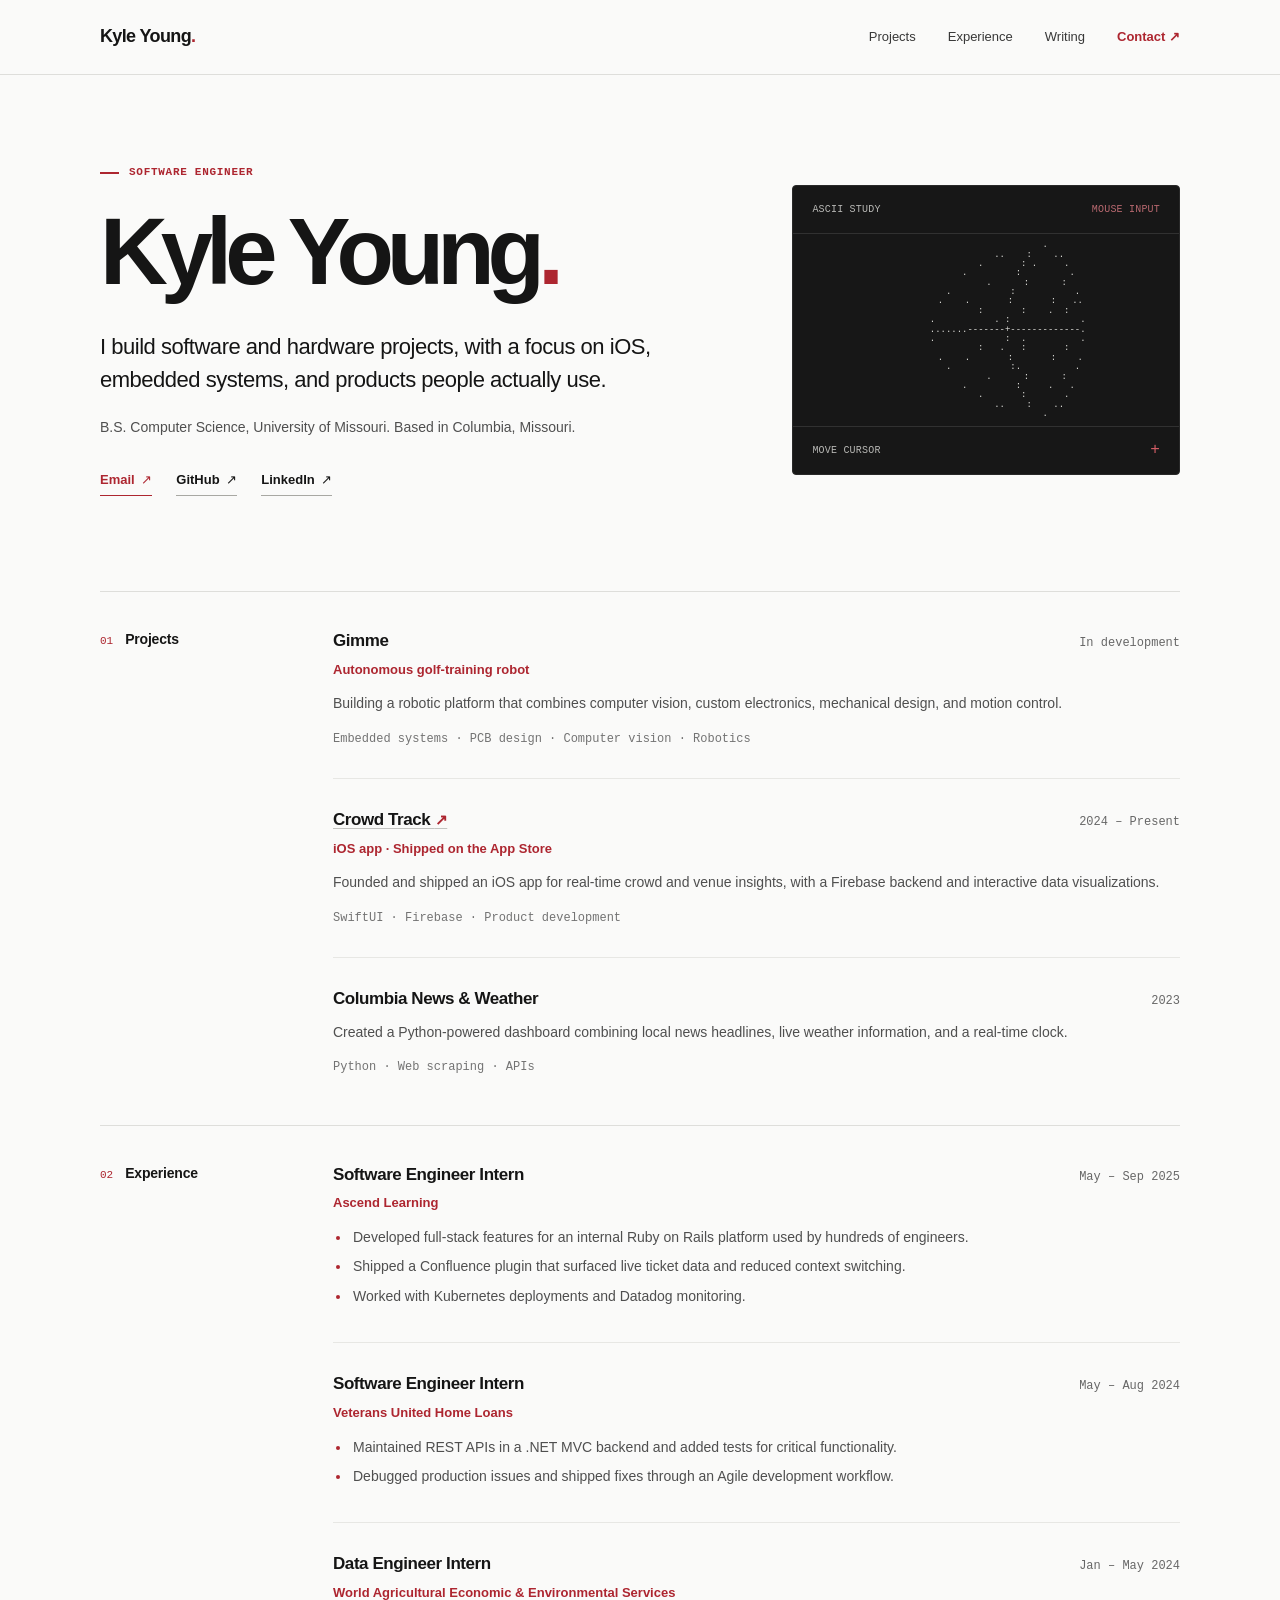
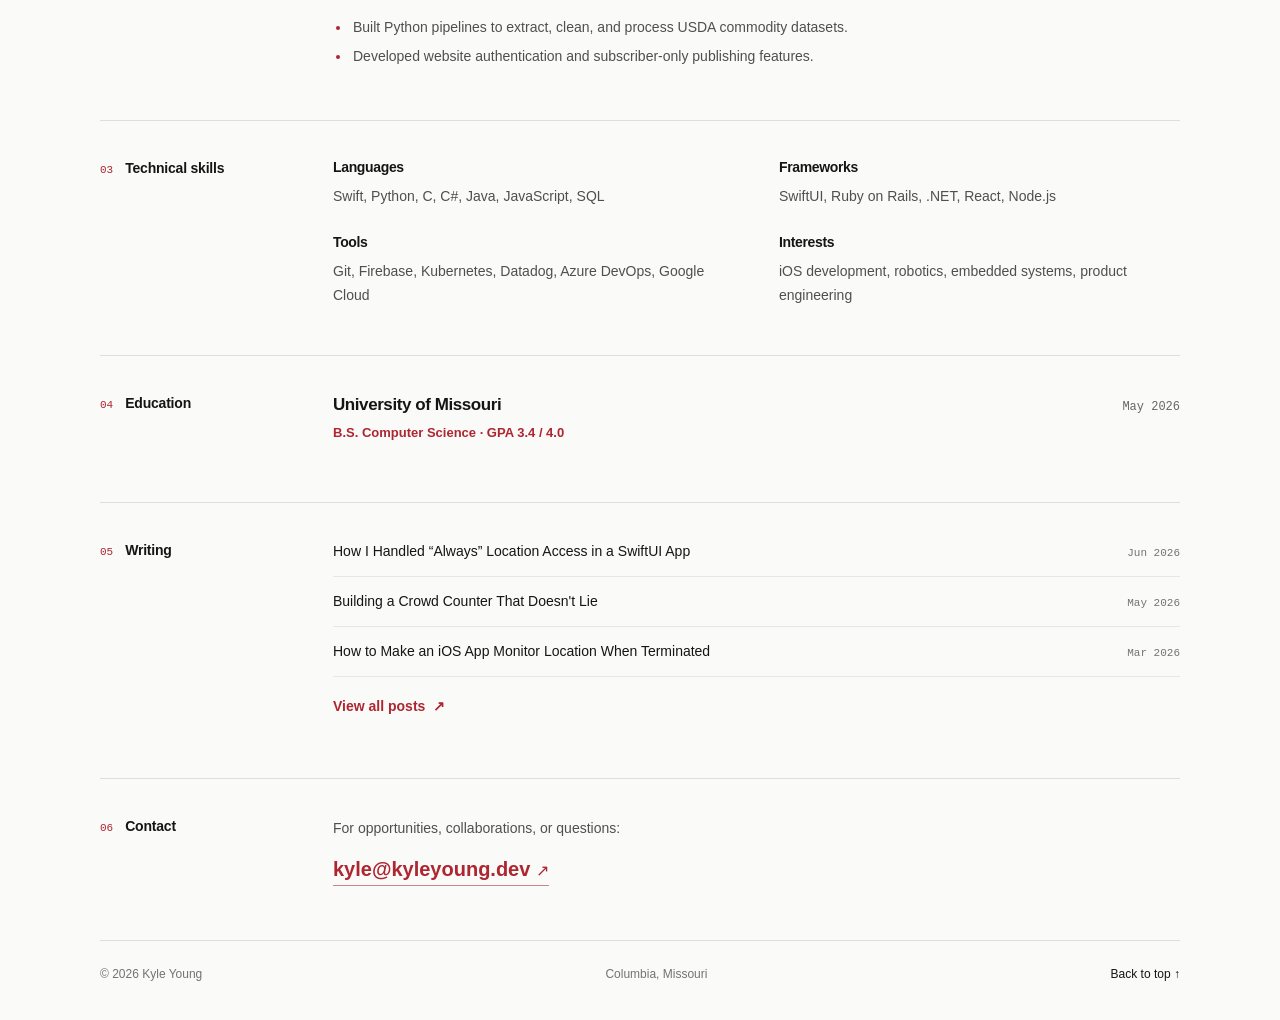
==== commit 98c2182e: "Simplify portfolio into resume-style red and monochrome design" ====
--- a/index.html
+++ b/index.html
@@ -3,215 +3,155 @@
 <head>
   <meta charset="utf-8">
   <meta name="viewport" content="width=device-width, initial-scale=1">
-  <meta name="theme-color" content="#0b0e0d">
-  <meta name="description" content="Kyle Young is a software engineer building iOS experiences, intelligent systems, and things that bridge code and the physical world.">
-  <link rel="canonical" href="https://kyleyoung.dev/">
+  <meta name="theme-color" content="#f9f9f7">
+  <meta name="description" content="Kyle Young — software engineer. iOS development, full-stack software, embedded systems, and robotics.">
   <meta property="og:type" content="website">
   <meta property="og:title" content="Kyle Young — Software Engineer">
-  <meta property="og:description" content="Building what's next. Selected software, robotics, and iOS work.">
+  <meta property="og:description" content="Selected projects, work experience, and writing.">
   <meta property="og:url" content="https://kyleyoung.dev/">
-  <title>Kyle Young — Building What's Next</title>
-  <link rel="preconnect" href="https://fonts.googleapis.com">
-  <link rel="preconnect" href="https://fonts.gstatic.com" crossorigin>
-  <link href="https://fonts.googleapis.com/css2?family=DM+Mono:wght@400;500&family=Instrument+Serif:ital@0;1&family=Space+Grotesk:wght@400;500;600;700&display=swap" rel="stylesheet">
+  <link rel="canonical" href="https://kyleyoung.dev/">
+  <title>Kyle Young — Software Engineer</title>
   <link rel="stylesheet" href="/css/site.css">
   <script defer src="/js/site.js"></script>
 </head>
 <body>
   <a class="skip-link" href="#main">Skip to content</a>
-  <div class="page-progress" aria-hidden="true"></div>
-
   <header class="site-header">
-    <a class="brand" href="#top" aria-label="Kyle Young, back to top">
-      <span class="brand-box">K<span class="brand-slash">/</span>Y</span>
-      <span class="brand-caption">INDEPENDENT<br>ENGINEER</span>
-    </a>
-    <nav class="nav" aria-label="Primary navigation">
-      <a href="#work"><span class="nav-index">01</span> WORK</a>
-      <a href="#about"><span class="nav-index">02</span> ABOUT</a>
-      <a href="#writing"><span class="nav-index">03</span> WRITING</a>
-    </nav>
-    <a class="header-contact" href="mailto:kyle@kyleyoung.dev?subject=Let's%20build%20something">
-      GET IN TOUCH <span aria-hidden="true">↗</span>
-    </a>
+    <div class="site-header-inner">
+      <a class="site-name" href="#top">Kyle Young<span class="red-dot">.</span></a>
+      <nav aria-label="Main navigation">
+        <a href="#projects">Projects</a>
+        <a href="#experience">Experience</a>
+        <a href="#writing">Writing</a>
+        <a href="mailto:kyle@kyleyoung.dev" class="nav-contact">Contact <span aria-hidden="true">↗</span></a>
+      </nav>
+    </div>
   </header>
 
   <main id="main">
-    <section class="hero" id="top" aria-labelledby="hero-title">
-      <div class="hero-grid-overlay" aria-hidden="true"></div>
-      <div class="hero-topline container">
-        <span>[ KYLE YOUNG / PORTFOLIO — 2026 ]</span>
-        <span class="hero-availability"><span class="status-led" aria-hidden="true"></span> OPEN TO WHAT'S NEXT</span>
-        <span>© 2026 <span aria-hidden="true">↗</span> BUILT FOR TOMORROW</span>
+    <section class="intro" id="top" aria-labelledby="page-title">
+      <div class="intro-copy">
+        <p class="eyebrow"><span class="eyebrow-line" aria-hidden="true"></span> SOFTWARE ENGINEER</p>
+        <h1 id="page-title">Kyle Young<span class="red-dot">.</span></h1>
+        <p class="intro-text">I build software and hardware projects, with a focus on iOS, embedded systems, and products people actually use.</p>
+        <p class="intro-subtext">B.S. Computer Science, University of Missouri. Based in Columbia, Missouri.</p>
+        <div class="intro-links">
+          <a href="mailto:kyle@kyleyoung.dev">Email <span aria-hidden="true">↗</span></a>
+          <a href="https://github.com/k-yleyoung" target="_blank" rel="noopener noreferrer">GitHub <span aria-hidden="true">↗</span></a>
+          <a href="https://linkedin.com/in/kyle--young/" target="_blank" rel="noopener noreferrer">LinkedIn <span aria-hidden="true">↗</span></a>
+        </div>
       </div>
-
-      <div class="hero-content container">
-        <div class="hero-copy">
-          <div class="eyebrow"><span class="eyebrow-spark" aria-hidden="true">✳</span> SOFTWARE ENGINEER / CREATIVE PROBLEM SOLVER</div>
-          <h1 id="hero-title">BUILDING<br><span class="hero-serif">what's</span> <span class="outline-word">NEXT</span><span class="period">.</span></h1>
-          <p class="hero-lede">I'm Kyle Young. I turn ambitious ideas into things you can actually use — from <strong>iOS apps</strong> to <strong>autonomous machines.</strong></p>
-          <div class="hero-actions">
-            <a class="action-primary" href="#work">EXPLORE THE WORK <span aria-hidden="true">↗</span></a>
-            <a class="action-secondary" href="mailto:kyle@kyleyoung.dev">SAY HELLO <span aria-hidden="true">↗</span></a>
-          </div>
-        </div>
-        <aside class="hero-art" aria-label="Animated ASCII orbital sculpture">
-          <div class="art-header"><span>OBJECT_001.ASC</span><span class="art-live"><span class="status-led" aria-hidden="true"></span> LIVE RENDER</span></div>
-          <div class="ascii-field">
-            <div class="crosshair crosshair-tl" aria-hidden="true">+</div>
-            <div class="crosshair crosshair-tr" aria-hidden="true">+</div>
-            <pre id="ascii-orbit" aria-hidden="true">              .  .  .
-          . : + * + : .
-        . = * # @ # * = .
-       : * # @ @ @ @ # * :
-       = # @ @ . . @ @ # =
-       : * # @ @ @ @ # * :
-        . = * # @ # * = .
-          . : + * + : .
-              .  .  .            </pre>
-            <div class="crosshair crosshair-bl" aria-hidden="true">+</div>
-            <div class="crosshair crosshair-br" aria-hidden="true">+</div>
-          </div>
-          <div class="art-footer"><span>X: 03.14 · Y: 08.26</span><span>FORM FOLLOWS FUNCTION_</span></div>
-          <span class="art-side-label" aria-hidden="true">GENERATIVE STUDY / 2026</span>
-        </aside>
-      </div>
-      <div class="hero-bottom container">
-        <span class="scroll-marker"><span class="scroll-line" aria-hidden="true"></span> SCROLL TO EXPLORE</span>
-        <span>CODE <span aria-hidden="true">↗</span> HARDWARE <span aria-hidden="true">↗</span> EVERYTHING BETWEEN</span>
-        <span>38° 57′ N / COLUMBIA, MO</span>
+      <div class="ascii-module" id="ascii-module" role="img" aria-label="Interactive ASCII sphere that responds to cursor movement">
+        <div class="ascii-topline"><span>ASCII STUDY</span><span class="ascii-state">MOUSE INPUT</span></div>
+        <pre id="ascii-art" aria-hidden="true">            . . . .
+         . : - - - : .
+       . - + * * * + - .
+      : = * + . + * = :
+      : = * + . + * = :
+       . - + * * * + - .
+         . : - - - : .
+            . . . .            </pre>
+        <div class="ascii-bottomline"><span>MOVE CURSOR</span><span class="ascii-cross" aria-hidden="true">+</span></div>
       </div>
     </section>
 
-    <section class="statement section-light" id="about">
-      <div class="container statement-layout">
-        <div class="section-tag"><span class="number-box">/ 00</span><span>THE APPROACH</span></div>
-        <div class="statement-copy">
-          <h2>CURIOUS BY<br> <span class="serif-italic">design.</span> <span class="statement-icon" aria-hidden="true">↗</span><br>ENGINEER BY<br> <span class="underline-accent">TRADE.</span></h2>
-          <div class="statement-lower">
-            <p>I like building at the intersection of software, hardware, and human experience. The best ideas deserve the same attention to how they work as how they feel.</p>
-            <div class="statement-signature" aria-label="Current focus">
-              <span class="mini-label">CURRENT FREQUENCY</span>
-              <span>SWIFT / SYSTEMS / ROBOTICS</span>
-              <div class="tiny-bars" aria-hidden="true"><i></i><i></i><i></i><i></i><i></i><i></i><i></i><i></i><i></i><i></i><i></i><i></i><i></i><i></i></div>
-            </div>
-          </div>
-        </div>
+    <section class="resume-section" id="projects" aria-labelledby="projects-title">
+      <div class="section-label"><span class="section-number">01</span><h2 id="projects-title">Projects</h2></div>
+      <div class="section-content">
+        <article class="entry">
+          <div class="entry-heading"><h3>Gimme</h3><span class="entry-date">In development</span></div>
+          <p class="entry-subtitle">Autonomous golf-training robot</p>
+          <p>Building a robotic platform that combines computer vision, custom electronics, mechanical design, and motion control.</p>
+          <p class="entry-tools">Embedded systems · PCB design · Computer vision · Robotics</p>
+        </article>
+
+        <article class="entry">
+          <div class="entry-heading"><h3><a href="/crowd-track.html">Crowd Track <span aria-hidden="true">↗</span></a></h3><span class="entry-date">2024 – Present</span></div>
+          <p class="entry-subtitle">iOS app · Shipped on the App Store</p>
+          <p>Founded and shipped an iOS app for real-time crowd and venue insights, with a Firebase backend and interactive data visualizations.</p>
+          <p class="entry-tools">SwiftUI · Firebase · Product development</p>
+        </article>
+
+        <article class="entry">
+          <div class="entry-heading"><h3>Columbia News &amp; Weather</h3><span class="entry-date">2023</span></div>
+          <p>Created a Python-powered dashboard combining local news headlines, live weather information, and a real-time clock.</p>
+          <p class="entry-tools">Python · Web scraping · APIs</p>
+        </article>
       </div>
     </section>
 
-    <section class="work-section" id="work" aria-labelledby="work-heading">
-      <div class="container">
-        <div class="section-heading">
-          <div class="section-tag light-tag"><span class="number-box">/ 01</span><span>SELECTED WORK</span></div>
-          <h2 id="work-heading">MADE <span class="serif-italic">real.</span></h2>
-          <p>Things I've shipped. Things I'm still figuring out. All built with intention.</p>
-        </div>
-        <div class="work-grid">
-          <article class="work-card gimme-card">
-            <div class="card-top"><span class="card-code">01 / IN DEVELOPMENT</span><span class="card-dot" aria-hidden="true">●</span></div>
-            <div class="gimme-schematic" aria-hidden="true">
-              <div class="schematic-reticle"></div>
-              <span class="schematic-label top-label">AUTONOMOUS_SYSTEM / REV.G</span>
-              <div class="schematic-core"><span class="ring ring-1"></span><span class="ring ring-2"></span><span class="ring ring-3"></span><span class="core-dot">✳</span></div>
-              <span class="schematic-label bottom-label">VISION → MOTION → INTERACTION</span>
-              <span class="coord coord-1">X_091.49</span><span class="coord coord-2">SYS/ONLINE</span>
-            </div>
-            <div class="card-body">
-              <div class="card-kicker">ROBOTICS / EMBEDDED SYSTEMS / PRODUCT</div>
-              <div class="card-title-row"><h3>GIMME<span class="title-dot">.</span></h3><span class="project-seq">001 →</span></div>
-              <p>An autonomous golf-training robot bringing computer vision, custom electronics, mechanical design, and real-world movement together.</p>
-              <div class="tag-row"><span>COMPUTER VISION</span><span>PCB DESIGN</span><span>AUTONOMY</span></div>
-            </div>
-          </article>
-
-          <article class="work-card crowd-card">
-            <div class="card-top"><span class="card-code">02 / SHIPPED PRODUCT</span><span class="card-dot" aria-hidden="true">●</span></div>
-            <div class="crowd-visual" aria-label="Preview of Crowd Track iOS app">
-              <div class="crowd-halo" aria-hidden="true"></div>
-              <div class="crowd-signal" aria-hidden="true"><span>PEOPLE IN MOTION</span><span>LIVE DATA ↓</span></div>
-              <div class="phone-frame"><img src="/assets/welcomepage.jpg" alt="Crowd Track iPhone app welcome screen" loading="lazy"></div>
-              <div class="crowd-axis" aria-hidden="true">52 / 100 — LIVE</div>
-            </div>
-            <div class="card-body">
-              <div class="card-kicker">IOS / FIREBASE / PRODUCT DESIGN</div>
-              <div class="card-title-row"><h3>CROWD<br>TRACK<span class="title-dot">.</span></h3><a href="/crowd-track.html" class="circle-link" aria-label="Explore Crowd Track">↗</a></div>
-              <p>An iOS app that makes a city's energy visible through real-time crowd insights, interactive data, and community reporting.</p>
-              <div class="tag-row"><span>SWIFTUI</span><span>FIREBASE</span><span>APP STORE</span></div>
-            </div>
-          </article>
-
-          <article class="work-card news-card">
-            <div class="card-top"><span class="card-code">03 / EXPERIMENT</span><span class="card-dot" aria-hidden="true">●</span></div>
-            <div class="news-visual" aria-hidden="true">
-              <span class="news-timestamp">RECEIVING // 2023</span>
-              <pre class="news-ascii">
- [ COLUMBIA, MO ]   [ 38.95°N ]
-
- ┌───────────────────────────┐
- │ NEWS / WEATHER     ● LIVE │
- ├───────────────────────────┤
- │ &gt; CONNECTING TO SOURCES   │
- │ &gt; PARSING HEADLINES       │
- │ &gt; SYNCING FORECAST        │
- │                           │
- │ ██████████████████░░  92% │
- └───────────────────────────┘</pre>
-              <div class="news-bottom">DATA IN / INSIGHT OUT <span>↗</span></div>
-            </div>
-            <div class="card-body">
-              <div class="card-kicker">PYTHON / DATA / WEB</div>
-              <div class="card-title-row"><h3>COLUMBIA<br>NEWS &amp; WEATHER<span class="title-dot">.</span></h3><span class="project-seq">003 →</span></div>
-              <p>A local news and weather dashboard that combined scraped headlines, live conditions, and an always-on clock.</p>
-              <div class="tag-row"><span>PYTHON</span><span>WEB SCRAPING</span><span>DATA</span></div>
-            </div>
-          </article>
-        </div>
-        <div class="work-tail"><span>* SELECTED PROJECTS / MORE IN PROGRESS</span><a href="https://github.com/k-yleyoung" target="_blank" rel="noopener noreferrer">EXPLORE GITHUB <span aria-hidden="true">↗</span></a></div>
+    <section class="resume-section" id="experience" aria-labelledby="experience-title">
+      <div class="section-label"><span class="section-number">02</span><h2 id="experience-title">Experience</h2></div>
+      <div class="section-content">
+        <article class="entry">
+          <div class="entry-heading"><h3>Software Engineer Intern</h3><span class="entry-date">May – Sep 2025</span></div>
+          <p class="entry-subtitle">Ascend Learning</p>
+          <ul>
+            <li>Developed full-stack features for an internal Ruby on Rails platform used by hundreds of engineers.</li>
+            <li>Shipped a Confluence plugin that surfaced live ticket data and reduced context switching.</li>
+            <li>Worked with Kubernetes deployments and Datadog monitoring.</li>
+          </ul>
+        </article>
+        <article class="entry">
+          <div class="entry-heading"><h3>Software Engineer Intern</h3><span class="entry-date">May – Aug 2024</span></div>
+          <p class="entry-subtitle">Veterans United Home Loans</p>
+          <ul>
+            <li>Maintained REST APIs in a .NET MVC backend and added tests for critical functionality.</li>
+            <li>Debugged production issues and shipped fixes through an Agile development workflow.</li>
+          </ul>
+        </article>
+        <article class="entry">
+          <div class="entry-heading"><h3>Data Engineer Intern</h3><span class="entry-date">Jan – May 2024</span></div>
+          <p class="entry-subtitle">World Agricultural Economic &amp; Environmental Services</p>
+          <ul>
+            <li>Built Python pipelines to extract, clean, and process USDA commodity datasets.</li>
+            <li>Developed website authentication and subscriber-only publishing features.</li>
+          </ul>
+        </article>
       </div>
     </section>
 
-    <section class="experience-section section-light" id="experience" aria-labelledby="experience-heading">
-      <div class="container">
-        <div class="section-tag"><span class="number-box">/ 02</span><span>WHERE I'VE BEEN</span></div>
-        <div class="experience-head"><h2 id="experience-heading">THE <span class="serif-italic">trajectory.</span></h2><p>A little bit of every layer, from product interfaces to infrastructure and data.</p></div>
-        <div class="experience-list">
-          <article class="experience-item"><span class="exp-no">01</span><div><h3>SOFTWARE ENGINEER INTERN</h3><p>Ascend Learning <span class="exp-divider">/</span> Ruby on Rails, Kubernetes, Datadog</p><p class="exp-description">Built full-stack features and a Confluence integration for an internal platform used by hundreds of engineers.</p></div><time>2025</time></article>
-          <article class="experience-item"><span class="exp-no">02</span><div><h3>SOFTWARE ENGINEER INTERN</h3><p>Veterans United Home Loans <span class="exp-divider">/</span> .NET, REST APIs, Angular</p><p class="exp-description">Shipped backend services, tests, and production fixes with an Agile engineering team.</p></div><time>2024</time></article>
-          <article class="experience-item"><span class="exp-no">03</span><div><h3>DATA ENGINEER INTERN</h3><p>World Agricultural Economic &amp; Environmental Services <span class="exp-divider">/</span> Python, data pipelines</p><p class="exp-description">Built automated USDA data pipelines and subscriber-facing web functionality.</p></div><time>2024</time></article>
-        </div>
-        <div class="education-strip"><span class="mini-label">EDUCATION / 2026</span><strong>B.S. COMPUTER SCIENCE</strong><span>UNIVERSITY OF MISSOURI — COLUMBIA <span aria-hidden="true">↗</span></span></div>
+    <section class="resume-section" id="skills" aria-labelledby="skills-title">
+      <div class="section-label"><span class="section-number">03</span><h2 id="skills-title">Technical skills</h2></div>
+      <div class="section-content skills-grid">
+        <div><h3>Languages</h3><p>Swift, Python, C, C#, Java, JavaScript, SQL</p></div>
+        <div><h3>Frameworks</h3><p>SwiftUI, Ruby on Rails, .NET, React, Node.js</p></div>
+        <div><h3>Tools</h3><p>Git, Firebase, Kubernetes, Datadog, Azure DevOps, Google Cloud</p></div>
+        <div><h3>Interests</h3><p>iOS development, robotics, embedded systems, product engineering</p></div>
       </div>
     </section>
 
-    <section class="writing-section" id="writing" aria-labelledby="writing-heading">
-      <div class="container">
-        <div class="section-heading writing-head">
-          <div class="section-tag light-tag"><span class="number-box">/ 03</span><span>THE LOGBOOK</span></div>
-          <h2 id="writing-heading">NOTES FROM<br><span class="serif-italic">the build.</span></h2>
-        </div>
-        <div class="journal-list">
-          <a href="/blog/swiftui-always-location.html" class="journal-entry"><span class="journal-index">001 / IOS ENGINEERING</span><h3>How I Handled “Always” Location Access in a SwiftUI App</h3><span class="journal-date">JUN 2026 <span class="journal-arrow" aria-hidden="true">↗</span></span></a>
-          <a href="/blog/crowd-counter-accuracy.html" class="journal-entry"><span class="journal-index">002 / PRODUCT ENGINEERING</span><h3>Building a Crowd Counter That Doesn't Lie</h3><span class="journal-date">MAY 2026 <span class="journal-arrow" aria-hidden="true">↗</span></span></a>
-          <a href="/blog/ios-location-monitoring-terminated.html" class="journal-entry"><span class="journal-index">003 / IOS ENGINEERING</span><h3>How to Monitor Location When an iOS App Is Terminated</h3><span class="journal-date">MAR 2026 <span class="journal-arrow" aria-hidden="true">↗</span></span></a>
-        </div>
-        <a class="all-writing" href="/blog/index.html">ALL WRITING <span aria-hidden="true">↗</span></a>
+    <section class="resume-section" id="education" aria-labelledby="education-title">
+      <div class="section-label"><span class="section-number">04</span><h2 id="education-title">Education</h2></div>
+      <div class="section-content">
+        <div class="entry-heading"><h3>University of Missouri</h3><span class="entry-date">May 2026</span></div>
+        <p class="entry-subtitle">B.S. Computer Science · GPA 3.4 / 4.0</p>
       </div>
     </section>
 
-    <section class="contact-section" id="contact" aria-labelledby="contact-heading">
-      <div class="container contact-container">
-        <div class="contact-top"><span>04 / THE NEXT CHAPTER</span><span>HAVE AN IDEA? LET'S TALK.</span></div>
-        <h2 id="contact-heading">LET'S MAKE<br><span class="contact-italic">something</span> <span class="contact-arrow" aria-hidden="true">↗</span><br>HAPPEN<span class="contact-period">.</span></h2>
-        <div class="contact-bottom"><a href="mailto:kyle@kyleyoung.dev?subject=Let's%20build%20something" class="contact-email">KYLE@KYLEYOUNG.DEV <span aria-hidden="true">↗</span></a><p>GOOD IDEAS DESERVE TO EXIST OUTSIDE YOUR HEAD.</p></div>
+    <section class="resume-section" id="writing" aria-labelledby="writing-title">
+      <div class="section-label"><span class="section-number">05</span><h2 id="writing-title">Writing</h2></div>
+      <div class="section-content writing-list">
+        <a href="/blog/swiftui-always-location.html"><span>How I Handled “Always” Location Access in a SwiftUI App</span><time>Jun 2026</time></a>
+        <a href="/blog/crowd-counter-accuracy.html"><span>Building a Crowd Counter That Doesn't Lie</span><time>May 2026</time></a>
+        <a href="/blog/ios-location-monitoring-terminated.html"><span>How to Make an iOS App Monitor Location When Terminated</span><time>Mar 2026</time></a>
+        <a href="/blog/" class="all-posts">View all posts <span aria-hidden="true">↗</span></a>
+      </div>
+    </section>
+
+    <section class="resume-section contact-section" id="contact" aria-labelledby="contact-title">
+      <div class="section-label"><span class="section-number">06</span><h2 id="contact-title">Contact</h2></div>
+      <div class="section-content">
+        <p>For opportunities, collaborations, or questions:</p>
+        <a class="email-link" href="mailto:kyle@kyleyoung.dev">kyle@kyleyoung.dev <span aria-hidden="true">↗</span></a>
       </div>
     </section>
   </main>
 
   <footer class="site-footer">
-    <a href="#top" class="footer-mark">K<span>/</span>Y <span class="footer-year">© 2026</span></a>
-    <div class="footer-links"><a href="https://github.com/k-yleyoung" target="_blank" rel="noopener noreferrer">GITHUB ↗</a><a href="https://linkedin.com/in/kyle--young/" target="_blank" rel="noopener noreferrer">LINKEDIN ↗</a><a href="mailto:kyle@kyleyoung.dev">EMAIL ↗</a></div>
-    <a href="#top" class="back-to-top">BACK TO TOP ↑</a>
+    <span>© 2026 Kyle Young</span>
+    <span>Columbia, Missouri</span>
+    <a href="#top">Back to top ↑</a>
   </footer>
 </body>
 </html>
--- a/css/site.css
+++ b/css/site.css
@@ -1,307 +1,129 @@
-:root{
-  --ink:#0b0e0d;
-  --ink-soft:#151a17;
-  --paper:#e9ebdf;
-  --white:#f6f8ef;
-  --muted:#a6ada3;
-  --lime:#d1f775;
-  --line:rgba(239,247,233,.19);
-  --mono:"DM Mono",ui-monospace,SFMono-Regular,Consolas,monospace;
-  --display:"Space Grotesk","Helvetica Neue",Arial,sans-serif;
-  --serif:"Instrument Serif",Georgia,serif;
+:root {
+  color-scheme: light;
+  --background: #fafaf9;
+  --surface: #ffffff;
+  --text: #151515;
+  --secondary: #4f4f4f;
+  --subtle: #737373;
+  --border: #dededb;
+  --accent: #ad2630;
+  --mono: ui-monospace, "SFMono-Regular", Consolas, "Liberation Mono", monospace;
+  --sans: Inter, -apple-system, BlinkMacSystemFont, "Segoe UI", Helvetica, Arial, sans-serif;
 }
-*{box-sizing:border-box}
-html{scroll-behavior:smooth;scroll-padding-top:76px}
-body{margin:0;background:var(--ink);color:var(--white);font-family:var(--display);-webkit-font-smoothing:antialiased;overflow-x:hidden}
-a{color:inherit}
-a:focus-visible,button:focus-visible{outline:3px solid var(--lime);outline-offset:5px}
-::selection{background:var(--lime);color:var(--ink)}
-.container{width:min(1440px,calc(100% - 112px));margin-inline:auto}
-.skip-link{position:fixed;z-index:90;left:18px;top:-80px;padding:12px 18px;background:var(--lime);color:var(--ink);font:600 14px var(--mono)}
-.skip-link:focus{top:18px}
-.page-progress{position:fixed;z-index:91;top:0;left:0;height:3px;width:0;background:var(--lime);pointer-events:none}
-.site-header{height:78px;position:relative;z-index:30;padding:0 54px;border-bottom:1px solid var(--line);display:flex;align-items:center;justify-content:space-between;background:#0b0e0d}
-.brand{text-decoration:none;display:flex;align-items:center;gap:14px}
-.brand-box{border:1px solid rgba(228,244,225,.5);width:46px;height:43px;display:grid;place-content:center;white-space:nowrap;font-size:19px;font-weight:700;letter-spacing:-2px}
-.brand-slash{color:var(--lime);margin:0 1px}
-.brand-caption{font:500 9px/1.38 var(--mono);letter-spacing:.06em;color:#b5bdb2}
-.nav{display:flex;align-items:center;gap:43px;margin-left:68px}
-.nav a{text-decoration:none;font:500 11px/1 var(--mono);letter-spacing:.065em;transition:color .2s}
-.nav a:hover{color:var(--lime)}
-.nav-index{color:#717d70;margin-right:6px}
-.header-contact{font:500 11px var(--mono);text-decoration:none;border-bottom:1px solid var(--lime);padding:11px 0 8px;letter-spacing:.02em;white-space:nowrap}
-.header-contact span{margin-left:24px;color:var(--lime);font-size:18px;vertical-align:-2px;transition:transform .25s;display:inline-block}
-.header-contact:hover span{transform:translate(3px,-3px)}
-.hero{position:relative;overflow:hidden;min-height:790px;display:flex;flex-direction:column;background:radial-gradient(ellipse 52% 70% at 83% 45%,#1e2922 0%,transparent 72%),var(--ink)}
-.hero::after{content:"";position:absolute;bottom:-200px;right:-260px;width:700px;height:700px;border:1px solid rgba(209,247,117,.05);border-radius:50%;pointer-events:none}
-.hero-grid-overlay{position:absolute;inset:0;pointer-events:none;opacity:.25;background-image:linear-gradient(90deg,transparent calc(100% - 1px),rgba(219,241,201,.13) 1px),linear-gradient(0deg,transparent calc(100% - 1px),rgba(219,241,201,.11) 1px);background-size:104px 104px;mask-image:linear-gradient(to bottom,transparent 3%,#000 45%,transparent 95%)}
-.hero-topline,.hero-bottom{position:relative;z-index:1;display:flex;align-items:center;justify-content:space-between;gap:20px;font:400 10px/1.4 var(--mono);letter-spacing:.015em;color:#96a297}
-.hero-topline{padding-top:30px}
-.hero-availability{color:var(--white)}
-.status-led{display:inline-block;width:6px;height:6px;background:var(--lime);border-radius:50%;box-shadow:0 0 13px rgba(209,247,117,.8)}
-.hero-availability .status-led{margin-right:8px}
-.hero-content{position:relative;z-index:1;display:grid;grid-template-columns:minmax(0,1.27fr) minmax(0,.88fr);gap:clamp(36px,5vw,86px);align-items:center;flex:1;padding-block:52px 76px}
-.hero-copy{position:relative;z-index:2}
-.eyebrow,.card-kicker,.mini-label{font:500 10px/1.6 var(--mono);letter-spacing:.045em}
-.eyebrow{color:var(--lime);display:flex;align-items:center;gap:13px}
-.eyebrow-spark{font-size:23px;font-family:var(--display)}
-.hero h1{font-size:clamp(76px,9.1vw,154px);line-height:.81;letter-spacing:-.097em;font-weight:700;margin:46px 0 32px;white-space:nowrap}
-.hero-serif,.serif-italic{font-family:var(--serif);font-weight:400;font-style:italic;letter-spacing:-.045em}
-.hero-serif{font-size:.82em;color:var(--lime);margin-right:.08em}
-.outline-word{color:transparent;-webkit-text-stroke:1.5px var(--white);letter-spacing:-.10em}
-.period{color:var(--lime)}
-.hero-lede{font-size:clamp(15px,1.25vw,19px);max-width:505px;line-height:1.6;color:#b4beb3;margin:0}
-.hero-lede strong{color:var(--white);font-weight:500}
-.hero-actions{display:flex;gap:23px;align-items:center;flex-wrap:wrap;margin-top:42px}
-.action-primary,.action-secondary{min-height:52px;display:inline-flex;align-items:center;justify-content:center;gap:40px;text-decoration:none;font:600 10px var(--mono);letter-spacing:.03em;transition:transform .25s,background .25s}
-.action-primary{padding:0 20px;background:var(--lime);color:var(--ink);border:1px solid var(--lime)}
-.action-primary:hover{transform:translateY(-4px);background:#e5ffa5}
-.action-secondary{gap:18px;border-bottom:1px solid #697c69}
-.action-secondary:hover{color:var(--lime)}
-.action-primary span,.action-secondary span{font-size:20px;font-weight:400}
-.hero-art{position:relative;min-height:438px;border:1px solid rgba(212,243,200,.25);background:linear-gradient(145deg,rgba(34,45,34,.58),rgba(10,13,11,.96));box-shadow:0 30px 130px rgba(0,0,0,.2);margin-top:28px;transform:rotate(2deg)}
-.hero-art::before{content:"";position:absolute;inset:12px;border:1px solid rgba(210,242,189,.09);pointer-events:none}
-.art-header,.art-footer{position:relative;z-index:1;display:flex;justify-content:space-between;gap:10px;padding:21px 26px;color:#a2ae9f;font:500 9px var(--mono);letter-spacing:.035em}
-.art-header{border-bottom:1px solid rgba(226,245,214,.13)}
-.art-live{color:var(--lime)}.art-live .status-led{width:5px;height:5px;vertical-align:2px;margin-right:7px}
-.ascii-field{height:344px;display:flex;justify-content:center;align-items:center;position:relative;overflow:hidden;background:radial-gradient(ellipse at center,rgba(127,183,73,.17),transparent 57%)}
-.ascii-field::before{content:"";position:absolute;width:78%;aspect-ratio:1;border:1px solid rgba(216,252,171,.15);border-radius:50%;transform:scaleY(.74)}
-.ascii-field::after{content:"";position:absolute;height:1px;left:15px;right:15px;top:50%;background:rgba(188,220,172,.09)}
-#ascii-orbit{position:relative;z-index:2;text-align:left;margin:0;white-space:pre;letter-spacing:0;line-height:1.06;font:500 clamp(7px,.65vw,10.8px)/1.08 var(--mono);color:var(--lime);text-shadow:0 0 22px rgba(176,243,103,.20);user-select:none}
-.art-footer{border-top:1px solid rgba(226,245,214,.13);align-items:center;color:#849581}
-.art-footer span:last-child{color:#dbe8ca}
-.crosshair{position:absolute;font:400 16px var(--mono);color:#92ab89;z-index:3}
-.crosshair-tl{top:18px;left:20px}.crosshair-tr{top:18px;right:20px}.crosshair-bl{bottom:18px;left:20px}.crosshair-br{bottom:18px;right:20px}
-.art-side-label{position:absolute;right:-25px;top:49%;writing-mode:vertical-rl;transform:translateY(-50%);font:400 8px var(--mono);color:#8b9d87;letter-spacing:.12em}
-.hero-bottom{padding-bottom:28px;border-top:1px solid var(--line);padding-top:22px}
-.scroll-marker{display:flex;gap:15px;align-items:center;color:var(--white)}
-.scroll-line{display:block;width:32px;height:1px;background:var(--lime)}
-.section-light{color:var(--ink);background:var(--paper)}
-.statement{padding-block:134px 142px}
-.statement-layout{display:grid;grid-template-columns:250px minmax(0,1fr);gap:8vw}
-.section-tag{display:flex;align-items:center;gap:17px;font:500 10px var(--mono);letter-spacing:.04em;white-space:nowrap}
-.number-box{border:1px solid currentColor;min-width:46px;height:29px;display:inline-grid;place-items:center;font:500 10px var(--mono)}
-.statement h2{font-size:clamp(56px,7.45vw,124px);line-height:.98;letter-spacing:-.082em;font-weight:700;margin:-19px 0 55px}
-.statement .serif-italic{color:#536044;font-size:1.05em}
-.statement-icon{font-size:.55em;color:#9fbd50;display:inline-block;vertical-align:10px;font-weight:400}
-.underline-accent{display:inline-block;position:relative}
-.underline-accent::after{content:"";height:7px;background:var(--lime);position:absolute;left:0;right:1%;bottom:-8px}
-.statement-lower{display:flex;justify-content:space-between;gap:60px;align-items:flex-end}
-.statement-lower>p{font-size:clamp(16px,1.7vw,23px);line-height:1.55;max-width:500px;margin:0;color:#3c463a}
-.statement-signature{flex-shrink:0;min-width:235px;font:500 11px/1.4 var(--mono);display:flex;flex-direction:column;gap:13px}
-.statement-signature .mini-label{color:#737d70}
-.tiny-bars{display:flex;align-items:flex-end;height:27px;gap:4px}
-.tiny-bars i{display:block;background:#8caa43;width:8px;height:35%}
-.tiny-bars i:nth-child(3n){height:85%}.tiny-bars i:nth-child(4n){height:60%}.tiny-bars i:nth-child(7n){height:100%}
-.work-section{padding:116px 0 125px;background:#101512;color:var(--white)}
-.section-heading{margin-bottom:61px}
-.light-tag{color:#b9c3b7}
-.light-tag .number-box{color:var(--lime);border-color:rgba(209,247,117,.55)}
-.section-heading h2{margin:39px 0 16px;font-size:clamp(65px,9.1vw,148px);font-weight:700;letter-spacing:-.085em;line-height:.88}
-.section-heading h2 .serif-italic{color:var(--lime)}
-.section-heading>p{font-size:18px;color:#9fac9b;line-height:1.65;margin:0;max-width:610px}
-.work-grid{display:grid;grid-template-columns:repeat(2,minmax(0,1fr));gap:24px}
-.work-card{overflow:hidden;border-radius:3px;position:relative;display:flex;flex-direction:column;min-height:660px}
-.gimme-card{grid-column:1/-1;min-height:735px;background:#d0f075;color:#1c281a}
-.card-top{position:absolute;z-index:4;left:0;right:0;top:0;padding:30px 32px;display:flex;align-items:center;justify-content:space-between;font:500 11px var(--mono);letter-spacing:.025em}
-.card-dot{font-size:13px}
-.gimme-schematic{flex:1;min-height:395px;position:relative;overflow:hidden;background:radial-gradient(ellipse at 54% 60%,rgba(255,255,255,.48),transparent 50%),repeating-linear-gradient(90deg,transparent,transparent 80px,rgba(26,45,21,.13) 81px),repeating-linear-gradient(0deg,transparent,transparent 80px,rgba(26,45,21,.13) 81px)}
-.schematic-reticle{width:86%;height:95%;position:absolute;left:7%;top:4%;background:radial-gradient(circle,transparent 51%,rgba(23,42,20,.12) 51.2%,transparent 51.5%);pointer-events:none}
-.schematic-core{position:absolute;left:50%;top:51%;width:360px;height:360px;transform:translate(-50%,-50%);display:grid;place-items:center}
-.ring{position:absolute;inset:0;border:2px solid #283c25;border-radius:50%;display:block}
-.ring-1{transform:scaleY(.34) rotate(-20deg)}
-.ring-2{transform:scaleX(.44) rotate(42deg)}
-.ring-3{inset:52px;border:1px dashed rgba(31,59,31,.48);animation:spin 32s linear infinite}
-.core-dot{font-size:158px;color:#203721;line-height:1;transform:rotate(-10deg)}
-.schematic-label,.coord{position:absolute;font:500 10px var(--mono);color:#526e3e}
-.top-label{left:35px;top:100px}.bottom-label{right:35px;bottom:29px}
-.coord-1{right:35px;top:105px}.coord-2{left:35px;bottom:30px}
-.gimme-card .card-body{padding:29px 37px 40px;border-top:1px solid rgba(28,48,21,.2)}
-.card-kicker{color:inherit;opacity:.7}
-.card-title-row{display:flex;justify-content:space-between;align-items:center;gap:15px}
-.card-title-row h3{font-size:clamp(52px,6vw,100px);line-height:.95;letter-spacing:-.078em;margin:14px 0 17px;font-weight:700}
-.gimme-card .card-title-row h3{font-size:clamp(80px,9.5vw,160px);margin:8px 0 10px}
-.title-dot{color:#7e9d35}
-.gimme-card .title-dot{color:#759332}
-.project-seq{font:500 11px var(--mono);white-space:nowrap;align-self:center}
-.card-body>p{font-size:clamp(15px,1.2vw,18px);line-height:1.62;max-width:590px;margin:5px 0 23px;color:inherit;opacity:.8}
-.tag-row{display:flex;gap:8px;flex-wrap:wrap}
-.tag-row span{font:500 9px/1.3 var(--mono);padding:10px 12px;border:1px solid currentColor;opacity:.65}
-.crowd-card{background:#cac5bd;color:#1d251f}
-.crowd-visual{height:380px;position:relative;overflow:hidden;display:grid;place-items:center;background:radial-gradient(circle at 52% 50%,#b2bbc8,#717c92 72%)}
-.crowd-halo{position:absolute;width:460px;height:460px;border:1px solid rgba(244,245,238,.58);border-radius:50%;box-shadow:0 0 0 75px rgba(255,255,255,.04),0 0 0 150px rgba(255,255,255,.07)}
-.phone-frame{position:absolute;width:192px;height:341px;top:72px;background:#131a1a;border:7px solid #171a1c;border-radius:33px;box-shadow:20px 28px 48px rgba(0,0,0,.32);transform:rotate(-11deg);overflow:hidden}
-.phone-frame img{width:100%;height:100%;object-fit:cover;object-position:center top;display:block}
-.crowd-signal{position:absolute;inset:93px 29px auto;display:flex;justify-content:space-between;color:#e9f1f2;font:500 9px var(--mono);z-index:1}
-.crowd-axis{position:absolute;bottom:25px;right:26px;font:500 11px var(--mono);color:#dce7ed}
-.crowd-card .card-body,.news-card .card-body{padding:33px;flex:1;display:flex;flex-direction:column}
-.crowd-card .card-title-row h3,.news-card .card-title-row h3{font-size:clamp(47px,5.35vw,80px)}
-.crowd-card .card-title-row{align-items:end}
-.circle-link{display:grid;place-items:center;width:50px;height:50px;border-radius:50%;border:1px solid #202b24;text-decoration:none;font-size:26px;flex-shrink:0;transition:background .25s,color .25s,transform .25s}
-.circle-link:hover{background:#1d251f;color:white;transform:rotate(45deg)}
-.crowd-card .tag-row,.news-card .tag-row{margin-top:auto}
-.crowd-card .card-body>p,.news-card .card-body>p{font-size:16px}
-.news-card{background:#292f28;color:#f4f5e9}
-.news-visual{height:380px;position:relative;background:#202720;padding:67px 25px 25px;overflow:hidden}
-.news-visual::before{content:"";position:absolute;inset:0;opacity:.4;background-image:linear-gradient(90deg,transparent calc(100% - 1px),#62785c 1px),linear-gradient(0deg,transparent calc(100% - 1px),#62785c 1px);background-size:35px 35px;mask-image:radial-gradient(ellipse,#000 5%,transparent 80%)}
-.news-timestamp{position:relative;z-index:1;font:500 10px var(--mono);color:#b8cca9}
-.news-ascii{margin:23px auto 0;width:max-content;max-width:100%;font:400 clamp(9px,1.05vw,14px)/1.7 var(--mono);white-space:pre;letter-spacing:0;color:var(--lime);position:relative;z-index:1;text-shadow:0 0 20px rgba(194,247,131,.2)}
-.news-bottom{display:flex;justify-content:space-between;position:absolute;z-index:1;left:25px;right:25px;bottom:18px;font:500 10px var(--mono);color:#899b86}
-.news-bottom span{color:var(--lime);font-size:24px}
-.news-card .title-dot{color:var(--lime)}
-.work-tail{display:flex;justify-content:space-between;gap:20px;align-items:center;margin-top:38px;border-top:1px solid var(--line);padding-top:22px;font:500 10px var(--mono);color:#869687}
-.work-tail a{color:var(--white);text-decoration:none;border-bottom:1px solid var(--lime);padding-bottom:5px}
-.work-tail a span{color:var(--lime);margin-left:20px}
-.experience-section{padding:135px 0 133px}
-.experience-head{display:grid;grid-template-columns:minmax(0,1.5fr) minmax(0,.5fr);gap:40px;align-items:end;margin-bottom:65px}
-.experience-head h2{font-size:clamp(60px,8.3vw,130px);font-weight:700;letter-spacing:-.09em;line-height:.98;margin:31px 0 0}
-.experience-head .serif-italic{color:#63784f}
-.experience-head p{font-size:17px;line-height:1.7;margin:0 0 11px;color:#4d5b4c}
-.experience-list{border-top:1px solid #aab4a3}
-.experience-item{display:grid;grid-template-columns:80px minmax(0,1fr) 100px;gap:30px;border-bottom:1px solid #aab4a3;padding:34px 0 39px}
-.exp-no{font:500 12px var(--mono);color:#6b7d6b;padding-top:7px}
-.experience-item h3{font-size:clamp(22px,2.5vw,40px);font-weight:600;letter-spacing:-.035em;line-height:1.15;margin:0 0 7px}
-.experience-item p{font-size:15px;line-height:1.55;margin:0;color:#536150}
-.exp-divider{margin-inline:6px;color:#a9b3a4}
-.experience-item .exp-description{max-width:670px;margin-top:13px;color:#6b7768;font-size:14px}
-.experience-item time{font:500 12px var(--mono);color:#4d5b4c;justify-self:end;padding-top:7px}
-.education-strip{margin-top:65px;border:1px solid #afbaaa;padding:24px 25px;display:flex;align-items:center;gap:20px;justify-content:space-between;flex-wrap:wrap}
-.education-strip .mini-label{color:#72806b}
-.education-strip strong{font-size:18px;letter-spacing:-.025em}
-.education-strip>span:last-child{font:500 10px var(--mono)}
-.writing-section{padding:124px 0 144px;background:#101512}
-.writing-head{display:flex;flex-direction:column}
-.writing-head h2{margin-bottom:0;line-height:1}
-.journal-list{margin-top:65px;border-top:1px solid var(--line)}
-.journal-entry{text-decoration:none;display:grid;grid-template-columns:230px 1fr 155px;gap:30px;align-items:center;border-bottom:1px solid var(--line);min-height:136px;padding-block:28px;transition:background .25s,padding .25s}
-.journal-entry:hover{background:#1b241c;padding-inline:20px}
-.journal-index,.journal-date{font:500 10px var(--mono);color:#8da08b}
-.journal-entry h3{font-weight:500;letter-spacing:-.04em;font-size:clamp(23px,2.5vw,38px);line-height:1.2;margin:0;max-width:680px}
-.journal-date{justify-self:end;white-space:nowrap}
-.journal-arrow{font-size:24px;color:var(--lime);margin-left:18px;display:inline-block;vertical-align:-4px;transition:transform .25s}
-.journal-entry:hover .journal-arrow{transform:translate(4px,-4px)}
-.all-writing{font:500 11px var(--mono);display:inline-flex;gap:60px;align-items:center;text-decoration:none;border-bottom:1px solid var(--lime);margin-top:36px;padding-bottom:14px}
-.all-writing span{font-size:21px;color:var(--lime)}
-.contact-section{background:var(--lime);color:#162019;overflow:hidden}
-.contact-container{padding:54px 0 73px}
-.contact-top,.contact-bottom{display:flex;align-items:center;justify-content:space-between;gap:20px;font:500 10px var(--mono);letter-spacing:.035em}
-.contact-top{border-bottom:1px solid rgba(30,54,23,.26);padding-bottom:26px}
-.contact-section h2{font-size:clamp(68px,11.6vw,193px);letter-spacing:-.10em;line-height:.87;font-weight:700;margin:78px 0 83px}
-.contact-italic{font-family:var(--serif);font-weight:400;font-style:italic;letter-spacing:-.075em}
-.contact-arrow{font-size:.56em;vertical-align:top;display:inline-block;margin-top:8px;margin-left:15px;font-weight:400}
-.contact-period{color:#6e9c36}
-.contact-bottom{border-top:1px solid rgba(30,54,23,.26);padding-top:31px}
-.contact-email{font:600 clamp(14px,1.6vw,22px) var(--mono);text-decoration:none;border-bottom:1px solid #1b3021;padding-bottom:9px}
-.contact-email span{margin-left:22px}
-.contact-bottom p{margin:0}
-.site-footer{padding:28px 54px;background:#0b0e0d;color:#b3c0b2;display:flex;justify-content:space-between;align-items:center;gap:24px;font:500 10px var(--mono)}
-.footer-mark{font:700 23px var(--display);letter-spacing:-2px;text-decoration:none;color:var(--white)}
-.footer-mark>span:first-child{color:var(--lime)}
-.footer-year{font:400 10px var(--mono);letter-spacing:0;margin-left:16px;color:#7e9080}
-.footer-links{display:flex;gap:24px}
-.footer-links a,.back-to-top{text-decoration:none;transition:color .2s}
-.footer-links a:hover,.back-to-top:hover{color:var(--lime)}
-@keyframes spin{to{transform:rotate(360deg)}}
-@media(min-width:1600px){.hero h1{font-size:165px}}
-@media(max-width:1150px){
-  .container{width:min(100% - 72px,1440px)}
-  .site-header{padding-inline:36px}.nav{gap:23px;margin-left:0}
-  .hero{min-height:700px}.hero h1{font-size:clamp(75px,9vw,122px)}
-  .hero-content{grid-template-columns:1.12fr .88fr;gap:18px}
-  .hero-art{min-height:400px}.ascii-field{height:303px}
-  .statement-layout{grid-template-columns:170px 1fr;gap:50px}
-  .statement-lower{gap:25px}.statement-signature{min-width:180px}
-  .news-ascii{font-size:10px}
-  .journal-entry{grid-template-columns:180px 1fr 105px;gap:20px}
+* { box-sizing: border-box; }
+html { scroll-behavior: smooth; scroll-padding-top: 75px; }
+body { margin: 0; background: var(--background); color: var(--text); font: 16px/1.65 var(--sans); -webkit-font-smoothing: antialiased; }
+a { color: inherit; text-underline-offset: 3px; }
+a:hover { color: var(--accent); }
+a:focus-visible, button:focus-visible { outline: 2px solid var(--accent); outline-offset: 4px; }
+::selection { background: #ecd1d2; color: #141414; }
+.skip-link { position: fixed; top: -80px; left: 16px; padding: 12px 18px; background: var(--text); color: white; z-index: 50; }
+.skip-link:focus { top: 12px; }
+
+.site-header { border-bottom: 1px solid var(--border); background: var(--background); }
+.site-header-inner { width: min(1080px, calc(100% - 64px)); min-height: 74px; margin: auto; display: flex; align-items: center; justify-content: space-between; gap: 24px; }
+.site-name { text-decoration: none; font-weight: 700; letter-spacing: -.035em; font-size: 18px; white-space: nowrap; }
+.red-dot { color: var(--accent); }
+.site-header nav { display: flex; align-items: center; gap: clamp(15px, 2.5vw, 36px); }
+.site-header nav a { text-decoration: none; font-size: 13px; color: #383838; }
+.site-header nav a:hover { color: var(--accent); }
+.site-header .nav-contact { color: var(--accent); font-weight: 600; }
+
+main { width: min(1080px, calc(100% - 64px)); margin: auto; }
+.intro { display: grid; grid-template-columns: minmax(0, 1.35fr) minmax(260px, .85fr); align-items: center; gap: clamp(40px, 6vw, 96px); padding: 90px 0 95px; }
+.eyebrow { font: 600 11px/1.4 var(--mono); letter-spacing: .065em; color: var(--accent); margin: 0 0 22px; display: flex; align-items: center; gap: 10px; }
+.eyebrow-line { width: 19px; height: 2px; background: var(--accent); flex: none; }
+.intro h1 { font-size: clamp(56px, 7.5vw, 94px); line-height: 1.06; letter-spacing: -.075em; font-weight: 700; margin: 0 0 28px; }
+.intro-text { margin: 0 0 18px; font-size: clamp(18px, 2vw, 22px); font-weight: 400; line-height: 1.52; max-width: 600px; letter-spacing: -.022em; }
+.intro-subtext { margin: 0; color: var(--secondary); max-width: 530px; font-size: 14px; line-height: 1.75; }
+.intro-links { display: flex; gap: 24px; flex-wrap: wrap; margin-top: 30px; }
+.intro-links a { font-size: 13px; font-weight: 600; text-decoration: none; border-bottom: 1px solid #a8a8a3; padding-bottom: 4px; }
+.intro-links a:first-child { color: var(--accent); border-bottom-color: var(--accent); }
+.intro-links a span { font-weight: 400; margin-left: 3px; }
+
+.ascii-module { background: #171717; color: #ededeb; border: 1px solid #292929; border-radius: 4px; position: relative; min-width: 0; height: 290px; display: flex; flex-direction: column; overflow: hidden; cursor: crosshair; transition: border-color .2s ease; }
+.ascii-module:hover { border-color: #6e3133; }
+.ascii-topline, .ascii-bottomline { display: flex; justify-content: space-between; gap: 15px; padding: 18px 19px; font: 500 10px var(--mono); letter-spacing: .02em; color: #b8b8b5; }
+.ascii-topline { border-bottom: 1px solid #313131; }
+.ascii-bottomline { border-top: 1px solid #313131; margin-top: auto; align-items: center; }
+.ascii-state { color: #b96970; }
+.ascii-cross { color: #d15d65; font-size: 16px; line-height: .7; }
+#ascii-art { flex: 1; display: grid; place-content: center; width: 100%; margin: 0; padding: 9px 12px; overflow: hidden; text-align: center; white-space: pre; user-select: none; color: #dbdbd7; font: 500 clamp(7px, .7vw, 10.5px)/1.05 var(--mono); letter-spacing: 0; transition: color .2s ease; }
+.ascii-module:hover #ascii-art { color: #efeded; }
+.ascii-module::after { content: ""; pointer-events: none; position: absolute; width: 5px; height: 5px; background: #c8404a; border-radius: 50%; top: calc(var(--cursor-y, 50%) - 2.5px); left: calc(var(--cursor-x, 50%) - 2.5px); opacity: 0; transition: opacity .2s ease; }
+.ascii-module:hover::after { opacity: .85; }
+
+.resume-section { display: grid; grid-template-columns: 175px minmax(0, 1fr); gap: 58px; border-top: 1px solid var(--border); padding: 37px 0 47px; }
+.section-label { display: flex; align-items: baseline; gap: 12px; align-self: start; }
+.section-number { color: var(--accent); font: 500 11px var(--mono); }
+.section-label h2 { font-size: 14px; line-height: 1.45; margin: 0; letter-spacing: -.015em; font-weight: 700; }
+.section-content { min-width: 0; }
+.entry { padding: 0 0 29px; margin: 0 0 29px; border-bottom: 1px solid #e7e7e4; }
+.entry:last-child { margin: 0; padding: 0; border: 0; }
+.entry-heading { display: flex; align-items: baseline; justify-content: space-between; gap: 16px; }
+.entry-heading h3, .skills-grid h3 { margin: 0; font-size: 17px; letter-spacing: -.025em; font-weight: 650; line-height: 1.4; }
+.entry-heading h3 a { text-decoration-thickness: 1px; text-decoration-color: #c3c3c0; }
+.entry-heading h3 a span { color: var(--accent); font-size: 15px; }
+.entry-date { flex: none; font: 400 12px var(--mono); color: #676767; }
+.entry-subtitle { color: var(--accent) !important; font-weight: 550; font-size: 13px !important; margin: 6px 0 10px !important; }
+.section-content p, .section-content ul { margin: 9px 0 0; color: var(--secondary); font-size: 14px; line-height: 1.74; }
+.entry-tools { color: var(--subtle) !important; font: 400 12px/1.7 var(--mono) !important; margin-top: 13px !important; }
+.section-content ul { padding-left: 18px; }
+.section-content li { padding-left: 2px; margin: 5px 0; }
+.section-content li::marker { color: var(--accent); }
+
+.skills-grid { display: grid; grid-template-columns: 1fr 1fr; column-gap: 45px; row-gap: 25px; }
+.skills-grid h3 { font-size: 14px; }
+.skills-grid p { margin-top: 6px; }
+.writing-list { display: flex; flex-direction: column; }
+.writing-list a { display: flex; justify-content: space-between; align-items: baseline; text-decoration: none; gap: 23px; font-size: 14px; padding: 13px 0; border-bottom: 1px solid #e7e7e4; }
+.writing-list a:first-child { padding-top: 0; }
+.writing-list a time { white-space: nowrap; font: 400 11px var(--mono); color: var(--subtle); }
+.writing-list a:hover > span:first-child { text-decoration: underline; text-underline-offset: 3px; }
+.writing-list .all-posts { border: 0; padding-top: 18px; font-weight: 600; color: var(--accent); justify-content: flex-start; gap: 8px; }
+.contact-section { border-bottom: 1px solid var(--border); padding-bottom: 54px; }
+.contact-section p { margin: 0 0 12px; }
+.email-link { color: var(--accent); font-size: 20px; font-weight: 550; text-decoration: none; border-bottom: 1px solid #c9878c; padding-bottom: 5px; }
+.email-link span { font-size: 16px; }
+
+.site-footer { max-width: 1080px; width: calc(100% - 64px); margin: 0 auto; padding: 24px 0 35px; display: flex; align-items: center; justify-content: space-between; gap: 16px; font-size: 12px; color: var(--subtle); }
+.site-footer a { color: var(--text); text-decoration: none; }
+.site-footer a:hover { color: var(--accent); }
+
+@media (max-width: 800px) {
+  .intro { grid-template-columns: 1fr; gap: 35px; padding: 70px 0; }
+  .ascii-module { max-width: 500px; width: 100%; height: 285px; }
+  #ascii-art { font-size: 9px; }
+  .resume-section { grid-template-columns: 140px minmax(0,1fr); gap: 25px; }
 }
-@media(max-width:800px){
-  .container{width:calc(100% - 44px)}
-  .site-header{height:68px;padding-inline:22px}.brand-caption{display:none}.brand-box{width:42px;height:39px}
-  .nav{gap:18px}.nav a{font-size:10px}.nav-index{display:none}
-  .header-contact{font-size:9px}.header-contact span{margin-left:8px}
-  .hero{min-height:unset}.hero-topline{padding-top:24px}
-  .hero-topline span:last-child{display:none}
-  .hero-content{grid-template-columns:1fr;gap:34px;padding-block:85px 46px}
-  .hero h1{font-size:clamp(72px,13.5vw,116px);margin-top:29px}
-  .hero-lede{max-width:540px}.hero-art{width:100%;max-width:620px;transform:rotate(0);margin:0}
-  #ascii-orbit{font-size:clamp(8px,1.26vw,12px)}
-  .hero-bottom span:last-child{display:none}
-  .statement{padding-block:100px}
-  .statement-layout{display:block}.statement-copy{margin-top:50px}
-  .statement h2{margin-top:0;font-size:clamp(64px,10vw,96px)}
-  .statement-lower{align-items:start}
-  .work-section,.writing-section,.experience-section{padding-block:90px}
-  .section-heading h2{font-size:clamp(72px,12vw,108px)}
-  .work-grid{gap:15px}.work-card{min-height:640px}.gimme-card{min-height:680px}
-  .news-ascii{font-size:9px}.crowd-visual,.news-visual{height:340px}
-  .crowd-card .card-title-row h3,.news-card .card-title-row h3{font-size:clamp(38px,5.4vw,60px)}
-  .card-top{padding:21px}.gimme-card .card-body,.crowd-card .card-body,.news-card .card-body{padding:25px}
-  .experience-head{grid-template-columns:1fr}.experience-head h2{font-size:clamp(67px,10vw,100px)}
-  .journal-entry{grid-template-columns:125px 1fr 80px}.journal-entry h3{font-size:24px}
-  .contact-section h2{font-size:clamp(64px,12vw,115px)}
-  .site-footer{padding-inline:22px}
+@media (max-width: 560px) {
+  .site-header-inner, main, .site-footer { width: calc(100% - 36px); }
+  .site-header-inner { align-items: start; flex-direction: column; gap: 11px; padding: 15px 0; min-height: auto; }
+  .site-name { font-size: 16px; }
+  .site-header nav { gap: 21px; flex-wrap: wrap; }
+  .site-header nav a { font-size: 12px; }
+  .intro { padding: 54px 0 65px; gap: 29px; }
+  .intro h1 { font-size: clamp(48px, 12vw, 68px); margin-bottom: 22px; }
+  .intro-text { font-size: 18px; }
+  .intro-links { gap: 20px; }
+  .ascii-module { height: 270px; }
+  #ascii-art { font-size: clamp(6px, 1.75vw, 9px); }
+  .resume-section { display: block; padding: 27px 0 38px; }
+  .section-label { margin-bottom: 24px; }
+  .entry-heading { align-items: start; }
+  .entry-heading h3 { font-size: 16px; }
+  .entry-date { font-size: 11px; text-align: right; }
+  .skills-grid { gap: 18px; }
+  .writing-list a { align-items: start; flex-direction: column; gap: 6px; }
+  .writing-list a time { font-size: 11px; }
+  .site-footer { flex-wrap: wrap; }
 }
-@media(max-width:570px){
-  html{scroll-padding-top:64px}
-  .site-header{gap:15px}.nav{gap:15px}.nav a{font-size:10px}.header-contact{font-size:0;border:none}
-  .header-contact span{font-size:24px;margin:0;color:var(--lime)}
-  .hero-topline{font-size:9px}.hero-availability{font-size:9px}
-  .hero-content{padding-top:75px}
-  .eyebrow{font-size:8px;gap:9px}
-  .hero h1{font-size:clamp(63px,16vw,102px);margin:27px 0 27px}
-  .hero-lede{font-size:16px}
-  .hero-actions{gap:17px;margin-top:30px}.action-primary{padding-inline:14px;gap:13px}
-  .hero-art{min-height:340px}.ascii-field{height:250px}
-  #ascii-orbit{font-size:clamp(5.8px,1.55vw,9px)}
-  .art-header,.art-footer{padding:17px;font-size:8px}.art-side-label{display:none}
-  .hero-bottom{font-size:9px}.hero-bottom span:nth-child(2){font-size:8px;text-align:right}
-  .statement{padding-block:82px}.statement h2{font-size:clamp(54px,12vw,83px);margin-bottom:35px}
-  .statement-lower{display:block}.statement-lower>p{font-size:18px}.statement-signature{margin-top:35px}
-  .section-heading{margin-bottom:35px}.section-heading h2{margin-top:29px;font-size:clamp(63px,13vw,88px)}
-  .section-heading>p{font-size:15px}
-  .work-grid{grid-template-columns:1fr;gap:18px}.gimme-card{grid-column:auto;min-height:unset}
-  .gimme-schematic{min-height:295px}.schematic-core{width:245px;height:245px}.core-dot{font-size:108px}
-  .top-label{top:77px;left:19px}.coord-1{top:77px;right:18px}.bottom-label{right:17px}.coord-2{left:17px}
-  .card-top{padding:19px}.card-code{font-size:9px}
-  .gimme-card .card-title-row h3{font-size:clamp(62px,19vw,94px)}.gimme-card .card-body{padding:23px}
-  .crowd-visual,.news-visual{height:330px}
-  .crowd-card .card-title-row h3,.news-card .card-title-row h3{font-size:clamp(56px,13vw,80px)}
-  .news-ascii{font-size:clamp(9px,2.5vw,13px)}
-  .news-visual{padding-top:65px}
-  .work-card{min-height:unset}
-  .work-tail{font-size:9px}.work-tail>a span{margin-left:8px}
-  .experience-head{gap:16px;margin-bottom:40px}
-  .experience-head h2{font-size:clamp(62px,13vw,85px)}
-  .experience-item{grid-template-columns:26px 1fr 38px;gap:10px;padding-block:27px}
-  .exp-no,.experience-item time{font-size:10px}
-  .experience-item h3{font-size:22px}
-  .experience-item p{font-size:13px}
-  .experience-item .exp-description{font-size:12px}
-  .education-strip{align-items:start;flex-direction:column;gap:13px}
-  .journal-list{margin-top:34px}
-  .journal-entry{display:block;position:relative;padding:29px 0;min-height:unset}
-  .journal-index{font-size:10px;display:block;margin-bottom:16px}
-  .journal-entry h3{font-size:26px;margin-bottom:21px;padding-right:10px}
-  .journal-date{display:flex;align-items:center;justify-content:space-between}
-  .contact-container{padding-block:36px 44px}
-  .contact-top span:last-child{display:none}
-  .contact-section h2{font-size:clamp(50px,13.5vw,104px);margin-block:79px 70px}
-  .contact-arrow{font-size:.42em;margin-left:0;margin-top:0}
-  .contact-bottom{flex-direction:column;align-items:start;gap:22px}
-  .contact-bottom p{font-size:9px}
-  .site-footer{display:grid;grid-template-columns:1fr auto;gap:20px}
-  .footer-links{grid-column:1/-1;grid-row:2;gap:27px}.back-to-top{justify-self:end}
+@media (max-width: 355px) {
+  .site-header nav { gap: 13px; }
+  .intro-links { gap: 13px; }
+  .skills-grid { grid-template-columns: 1fr; }
 }
-@media(max-width:355px){
- .container{width:calc(100% - 30px)}
- .site-header{padding-inline:15px}.nav{gap:10px}
- .hero h1{font-size:60px}
- .statement h2{font-size:48px}
- .hero-availability{display:none}
- .gimme-card .card-title-row h3{font-size:76px}
- .news-ascii{font-size:8px}
+@media (prefers-reduced-motion: reduce) {
+  html { scroll-behavior: auto; }
+  *, *::before, *::after { transition: none !important; }
 }
-@media(prefers-reduced-motion:reduce){
- html{scroll-behavior:auto}
- *,*::before,*::after{animation-duration:.01ms!important;transition-duration:.01ms!important}
-}
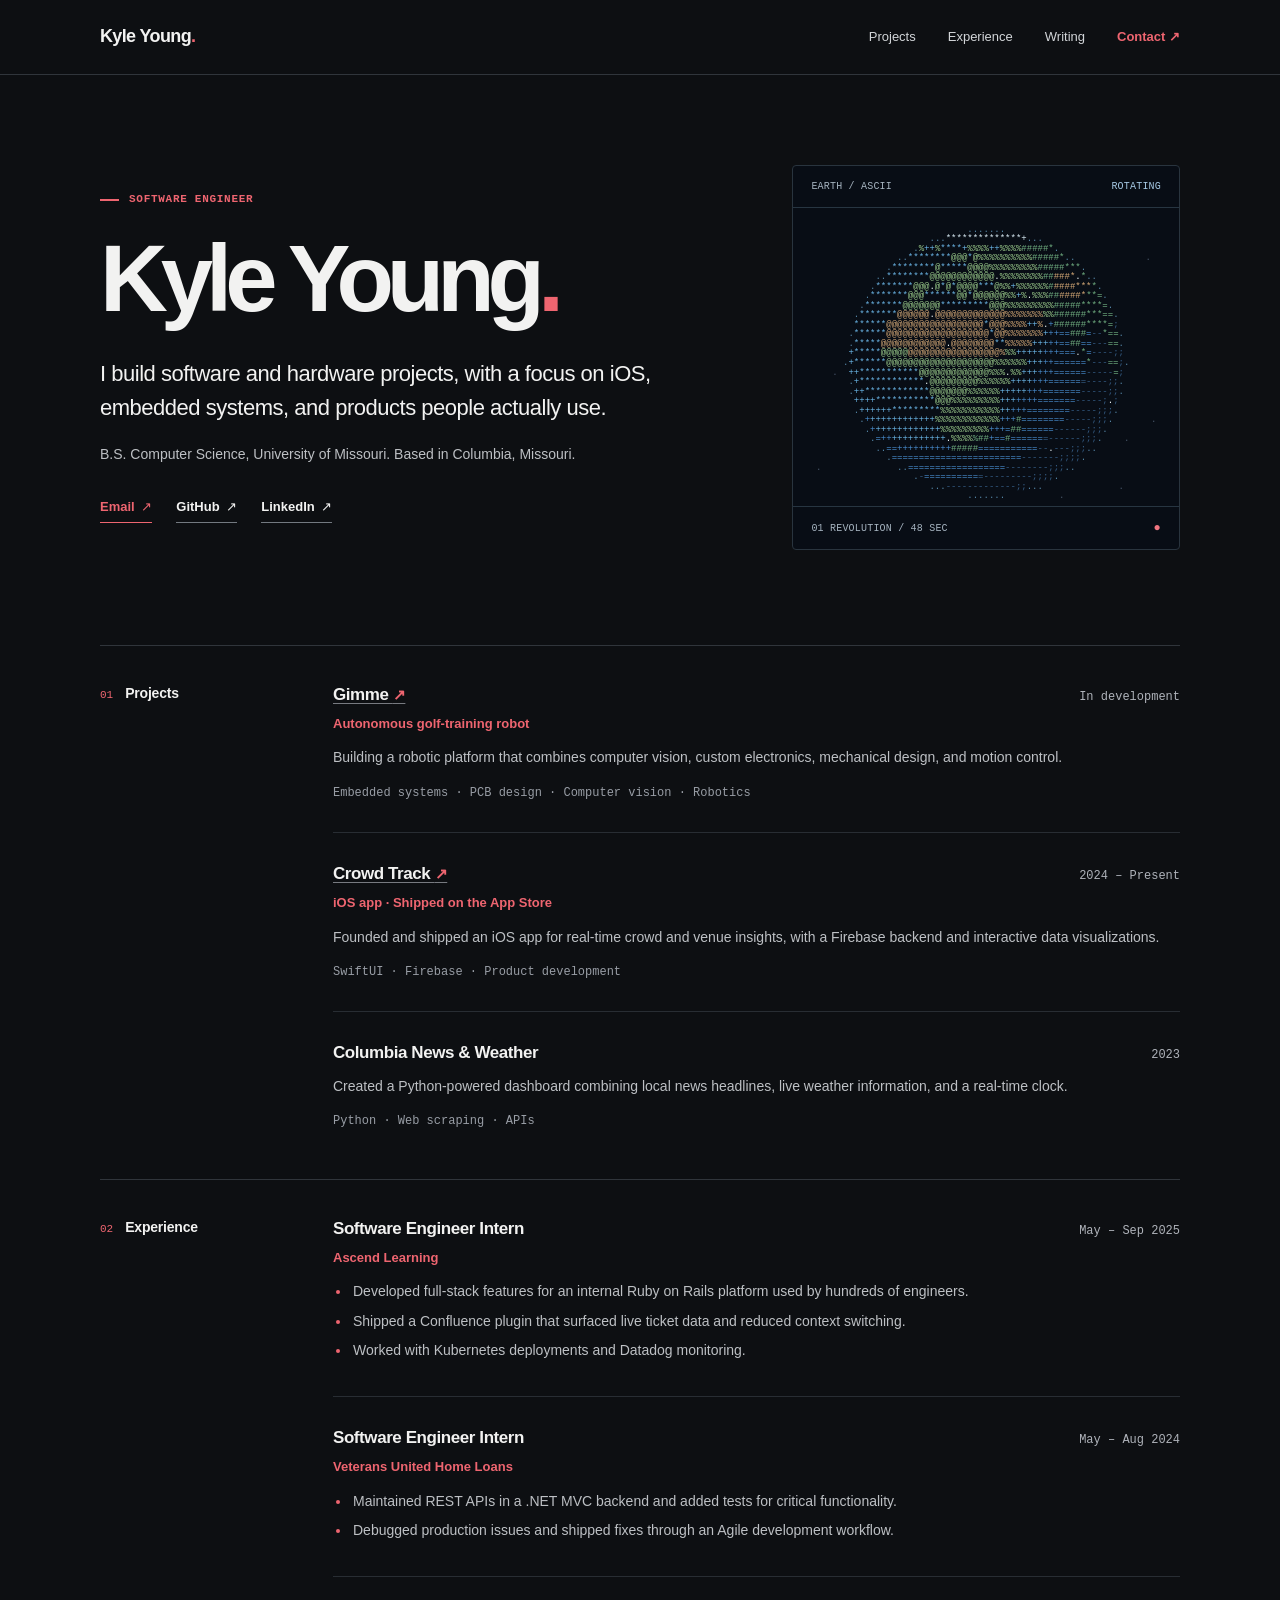
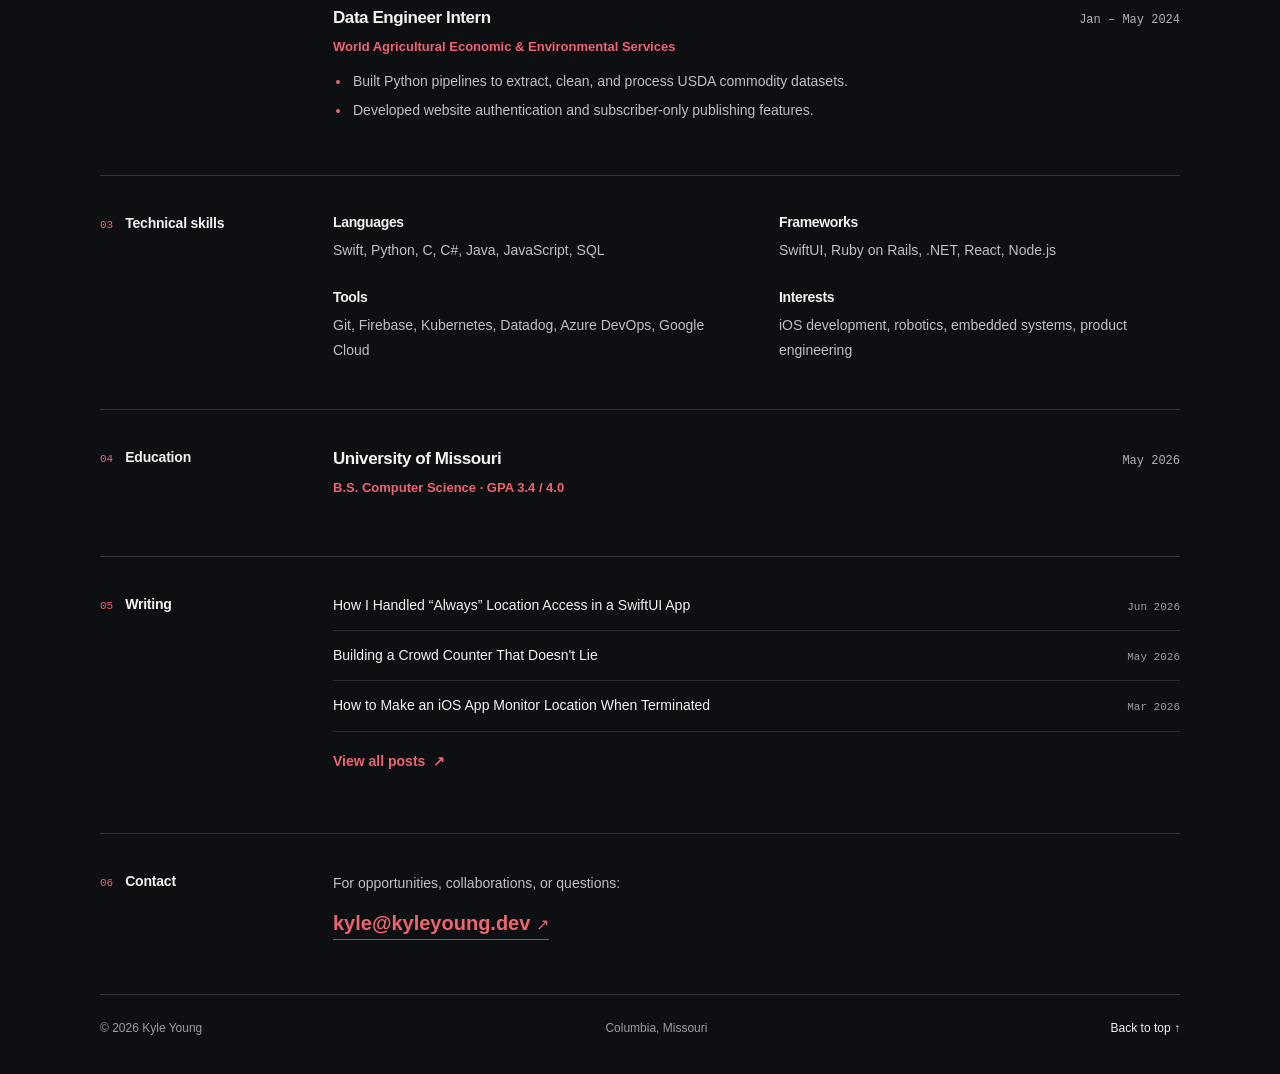
==== commit b26a576a: "Add continuously rotating colored ASCII Earth and dark palette" ====
--- a/index.html
+++ b/index.html
@@ -3,7 +3,7 @@
 <head>
   <meta charset="utf-8">
   <meta name="viewport" content="width=device-width, initial-scale=1">
-  <meta name="theme-color" content="#f9f9f7">
+  <meta name="theme-color" content="#0d0e10">
   <meta name="description" content="Kyle Young — software engineer. iOS development, full-stack software, embedded systems, and robotics.">
   <meta property="og:type" content="website">
   <meta property="og:title" content="Kyle Young — Software Engineer">
@@ -41,17 +41,16 @@
           <a href="https://linkedin.com/in/kyle--young/" target="_blank" rel="noopener noreferrer">LinkedIn <span aria-hidden="true">↗</span></a>
         </div>
       </div>
-      <div class="ascii-module" id="ascii-module" role="img" aria-label="Interactive ASCII sphere that responds to cursor movement">
-        <div class="ascii-topline"><span>ASCII STUDY</span><span class="ascii-state">MOUSE INPUT</span></div>
-        <pre id="ascii-art" aria-hidden="true">            . . . .
-         . : - - - : .
-       . - + * * * + - .
-      : = * + . + * = :
-      : = * + . + * = :
-       . - + * * * + - .
-         . : - - - : .
-            . . . .            </pre>
-        <div class="ascii-bottomline"><span>MOVE CURSOR</span><span class="ascii-cross" aria-hidden="true">+</span></div>
+      <div class="ascii-module" id="ascii-module" role="img" aria-label="A continuously rotating colored ASCII globe of the Earth">
+        <div class="ascii-topline"><span>EARTH / ASCII</span><span class="ascii-state">ROTATING</span></div>
+        <pre id="ascii-art" aria-hidden="true">                 .  .
+            .  :  +  :  .
+         . : = + * + = : .
+        . - + * # * + - .
+         . : = + * + = : .
+            .  :  +  :  .
+                 .  .</pre>
+        <div class="ascii-bottomline"><span>01 REVOLUTION / 48 SEC</span><span class="ascii-cross" aria-hidden="true">●</span></div>
       </div>
     </section>
 
@@ -59,7 +58,7 @@
       <div class="section-label"><span class="section-number">01</span><h2 id="projects-title">Projects</h2></div>
       <div class="section-content">
         <article class="entry">
-          <div class="entry-heading"><h3>Gimme</h3><span class="entry-date">In development</span></div>
+          <div class="entry-heading"><h3><a href="https://gimmebot.shop/" target="_blank" rel="noopener noreferrer">Gimme <span aria-hidden="true">↗</span></a></h3><span class="entry-date">In development</span></div>
           <p class="entry-subtitle">Autonomous golf-training robot</p>
           <p>Building a robotic platform that combines computer vision, custom electronics, mechanical design, and motion control.</p>
           <p class="entry-tools">Embedded systems · PCB design · Computer vision · Robotics</p>
--- a/css/site.css
+++ b/css/site.css
@@ -1,12 +1,12 @@
 :root {
-  color-scheme: light;
-  --background: #fafaf9;
-  --surface: #ffffff;
-  --text: #151515;
-  --secondary: #4f4f4f;
-  --subtle: #737373;
-  --border: #dededb;
-  --accent: #ad2630;
+  color-scheme: dark;
+  --background: #0d0f12;
+  --surface: #15191d;
+  --text: #f2f2f1;
+  --secondary: #bdc0c4;
+  --subtle: #989da5;
+  --border: #30353b;
+  --accent: #ee6570;
   --mono: ui-monospace, "SFMono-Regular", Consolas, "Liberation Mono", monospace;
   --sans: Inter, -apple-system, BlinkMacSystemFont, "Segoe UI", Helvetica, Arial, sans-serif;
 }
@@ -16,8 +16,8 @@
 a { color: inherit; text-underline-offset: 3px; }
 a:hover { color: var(--accent); }
 a:focus-visible, button:focus-visible { outline: 2px solid var(--accent); outline-offset: 4px; }
-::selection { background: #ecd1d2; color: #141414; }
-.skip-link { position: fixed; top: -80px; left: 16px; padding: 12px 18px; background: var(--text); color: white; z-index: 50; }
+::selection { background: #933940; color: #fff; }
+.skip-link { position: fixed; top: -80px; left: 16px; padding: 12px 18px; background: var(--accent); color: #0d0f12; z-index: 50; }
 .skip-link:focus { top: 12px; }
 
 .site-header { border-bottom: 1px solid var(--border); background: var(--background); }
@@ -25,7 +25,7 @@
 .site-name { text-decoration: none; font-weight: 700; letter-spacing: -.035em; font-size: 18px; white-space: nowrap; }
 .red-dot { color: var(--accent); }
 .site-header nav { display: flex; align-items: center; gap: clamp(15px, 2.5vw, 36px); }
-.site-header nav a { text-decoration: none; font-size: 13px; color: #383838; }
+.site-header nav a { text-decoration: none; font-size: 13px; color: #d2d5d8; }
 .site-header nav a:hover { color: var(--accent); }
 .site-header .nav-contact { color: var(--accent); font-weight: 600; }
 
@@ -37,34 +37,40 @@
 .intro-text { margin: 0 0 18px; font-size: clamp(18px, 2vw, 22px); font-weight: 400; line-height: 1.52; max-width: 600px; letter-spacing: -.022em; }
 .intro-subtext { margin: 0; color: var(--secondary); max-width: 530px; font-size: 14px; line-height: 1.75; }
 .intro-links { display: flex; gap: 24px; flex-wrap: wrap; margin-top: 30px; }
-.intro-links a { font-size: 13px; font-weight: 600; text-decoration: none; border-bottom: 1px solid #a8a8a3; padding-bottom: 4px; }
+.intro-links a { font-size: 13px; font-weight: 600; text-decoration: none; border-bottom: 1px solid #737980; padding-bottom: 4px; }
 .intro-links a:first-child { color: var(--accent); border-bottom-color: var(--accent); }
 .intro-links a span { font-weight: 400; margin-left: 3px; }
 
-.ascii-module { background: #171717; color: #ededeb; border: 1px solid #292929; border-radius: 4px; position: relative; min-width: 0; height: 290px; display: flex; flex-direction: column; overflow: hidden; cursor: crosshair; transition: border-color .2s ease; }
-.ascii-module:hover { border-color: #6e3133; }
-.ascii-topline, .ascii-bottomline { display: flex; justify-content: space-between; gap: 15px; padding: 18px 19px; font: 500 10px var(--mono); letter-spacing: .02em; color: #b8b8b5; }
-.ascii-topline { border-bottom: 1px solid #313131; }
-.ascii-bottomline { border-top: 1px solid #313131; margin-top: auto; align-items: center; }
-.ascii-state { color: #b96970; }
-.ascii-cross { color: #d15d65; font-size: 16px; line-height: .7; }
-#ascii-art { flex: 1; display: grid; place-content: center; width: 100%; margin: 0; padding: 9px 12px; overflow: hidden; text-align: center; white-space: pre; user-select: none; color: #dbdbd7; font: 500 clamp(7px, .7vw, 10.5px)/1.05 var(--mono); letter-spacing: 0; transition: color .2s ease; }
-.ascii-module:hover #ascii-art { color: #efeded; }
-.ascii-module::after { content: ""; pointer-events: none; position: absolute; width: 5px; height: 5px; background: #c8404a; border-radius: 50%; top: calc(var(--cursor-y, 50%) - 2.5px); left: calc(var(--cursor-x, 50%) - 2.5px); opacity: 0; transition: opacity .2s ease; }
-.ascii-module:hover::after { opacity: .85; }
+.ascii-module { background: #080d15; color: #c9d6df; border: 1px solid #29343e; border-radius: 4px; position: relative; min-width: 0; height: 385px; display: flex; flex-direction: column; overflow: hidden; }
+.ascii-topline, .ascii-bottomline { display: flex; justify-content: space-between; gap: 15px; padding: 15px 18px; font: 500 10px var(--mono); letter-spacing: .02em; color: #a5b3bf; }
+.ascii-topline { border-bottom: 1px solid #273541; }
+.ascii-bottomline { border-top: 1px solid #273541; margin-top: auto; align-items: center; }
+.ascii-state { color: #a5c8e3; }
+.ascii-cross { color: #f07580; font-size: 12px; line-height: 1; }
+#ascii-art { flex: 1; align-content: center; width: 100%; margin: 0; padding: 8px 5px; overflow: hidden; text-align: center; white-space: pre; user-select: none; color: #b9cfe2; font: 500 9px/1.06 var(--mono); letter-spacing: 0; }
+#ascii-art .globe-ocean-dark { color: #345b83; }
+#ascii-art .globe-ocean { color: #4789c9; }
+#ascii-art .globe-ocean-light { color: #69b3e3; }
+#ascii-art .globe-land { color: #70ae80; }
+#ascii-art .globe-land-light { color: #9dce8d; }
+#ascii-art .globe-desert { color: #d4a876; }
+#ascii-art .globe-ice { color: #d8eaf3; }
+#ascii-art .globe-cloud { color: #ecf4f5; }
+#ascii-art .globe-atmosphere { color: #5586a7; }
+#ascii-art .globe-star { color: #48566a; }
 
 .resume-section { display: grid; grid-template-columns: 175px minmax(0, 1fr); gap: 58px; border-top: 1px solid var(--border); padding: 37px 0 47px; }
 .section-label { display: flex; align-items: baseline; gap: 12px; align-self: start; }
 .section-number { color: var(--accent); font: 500 11px var(--mono); }
 .section-label h2 { font-size: 14px; line-height: 1.45; margin: 0; letter-spacing: -.015em; font-weight: 700; }
 .section-content { min-width: 0; }
-.entry { padding: 0 0 29px; margin: 0 0 29px; border-bottom: 1px solid #e7e7e4; }
+.entry { padding: 0 0 29px; margin: 0 0 29px; border-bottom: 1px solid #282d33; }
 .entry:last-child { margin: 0; padding: 0; border: 0; }
 .entry-heading { display: flex; align-items: baseline; justify-content: space-between; gap: 16px; }
 .entry-heading h3, .skills-grid h3 { margin: 0; font-size: 17px; letter-spacing: -.025em; font-weight: 650; line-height: 1.4; }
-.entry-heading h3 a { text-decoration-thickness: 1px; text-decoration-color: #c3c3c0; }
+.entry-heading h3 a { text-decoration-thickness: 1px; text-decoration-color: #777a80; }
 .entry-heading h3 a span { color: var(--accent); font-size: 15px; }
-.entry-date { flex: none; font: 400 12px var(--mono); color: #676767; }
+.entry-date { flex: none; font: 400 12px var(--mono); color: #afb3ba; }
 .entry-subtitle { color: var(--accent) !important; font-weight: 550; font-size: 13px !important; margin: 6px 0 10px !important; }
 .section-content p, .section-content ul { margin: 9px 0 0; color: var(--secondary); font-size: 14px; line-height: 1.74; }
 .entry-tools { color: var(--subtle) !important; font: 400 12px/1.7 var(--mono) !important; margin-top: 13px !important; }
@@ -76,14 +82,14 @@
 .skills-grid h3 { font-size: 14px; }
 .skills-grid p { margin-top: 6px; }
 .writing-list { display: flex; flex-direction: column; }
-.writing-list a { display: flex; justify-content: space-between; align-items: baseline; text-decoration: none; gap: 23px; font-size: 14px; padding: 13px 0; border-bottom: 1px solid #e7e7e4; }
+.writing-list a { display: flex; justify-content: space-between; align-items: baseline; text-decoration: none; gap: 23px; font-size: 14px; padding: 13px 0; border-bottom: 1px solid #282d33; }
 .writing-list a:first-child { padding-top: 0; }
 .writing-list a time { white-space: nowrap; font: 400 11px var(--mono); color: var(--subtle); }
 .writing-list a:hover > span:first-child { text-decoration: underline; text-underline-offset: 3px; }
 .writing-list .all-posts { border: 0; padding-top: 18px; font-weight: 600; color: var(--accent); justify-content: flex-start; gap: 8px; }
 .contact-section { border-bottom: 1px solid var(--border); padding-bottom: 54px; }
 .contact-section p { margin: 0 0 12px; }
-.email-link { color: var(--accent); font-size: 20px; font-weight: 550; text-decoration: none; border-bottom: 1px solid #c9878c; padding-bottom: 5px; }
+.email-link { color: var(--accent); font-size: 20px; font-weight: 550; text-decoration: none; border-bottom: 1px solid #9b5058; padding-bottom: 5px; }
 .email-link span { font-size: 16px; }
 
 .site-footer { max-width: 1080px; width: calc(100% - 64px); margin: 0 auto; padding: 24px 0 35px; display: flex; align-items: center; justify-content: space-between; gap: 16px; font-size: 12px; color: var(--subtle); }
@@ -92,7 +98,7 @@
 
 @media (max-width: 800px) {
   .intro { grid-template-columns: 1fr; gap: 35px; padding: 70px 0; }
-  .ascii-module { max-width: 500px; width: 100%; height: 285px; }
+  .ascii-module { max-width: 500px; width: 100%; height: 385px; }
   #ascii-art { font-size: 9px; }
   .resume-section { grid-template-columns: 140px minmax(0,1fr); gap: 25px; }
 }
@@ -106,8 +112,8 @@
   .intro h1 { font-size: clamp(48px, 12vw, 68px); margin-bottom: 22px; }
   .intro-text { font-size: 18px; }
   .intro-links { gap: 20px; }
-  .ascii-module { height: 270px; }
-  #ascii-art { font-size: clamp(6px, 1.75vw, 9px); }
+  .ascii-module { height: 342px; }
+  #ascii-art { font-size: clamp(6.8px, 1.95vw, 9px); }
   .resume-section { display: block; padding: 27px 0 38px; }
   .section-label { margin-bottom: 24px; }
   .entry-heading { align-items: start; }
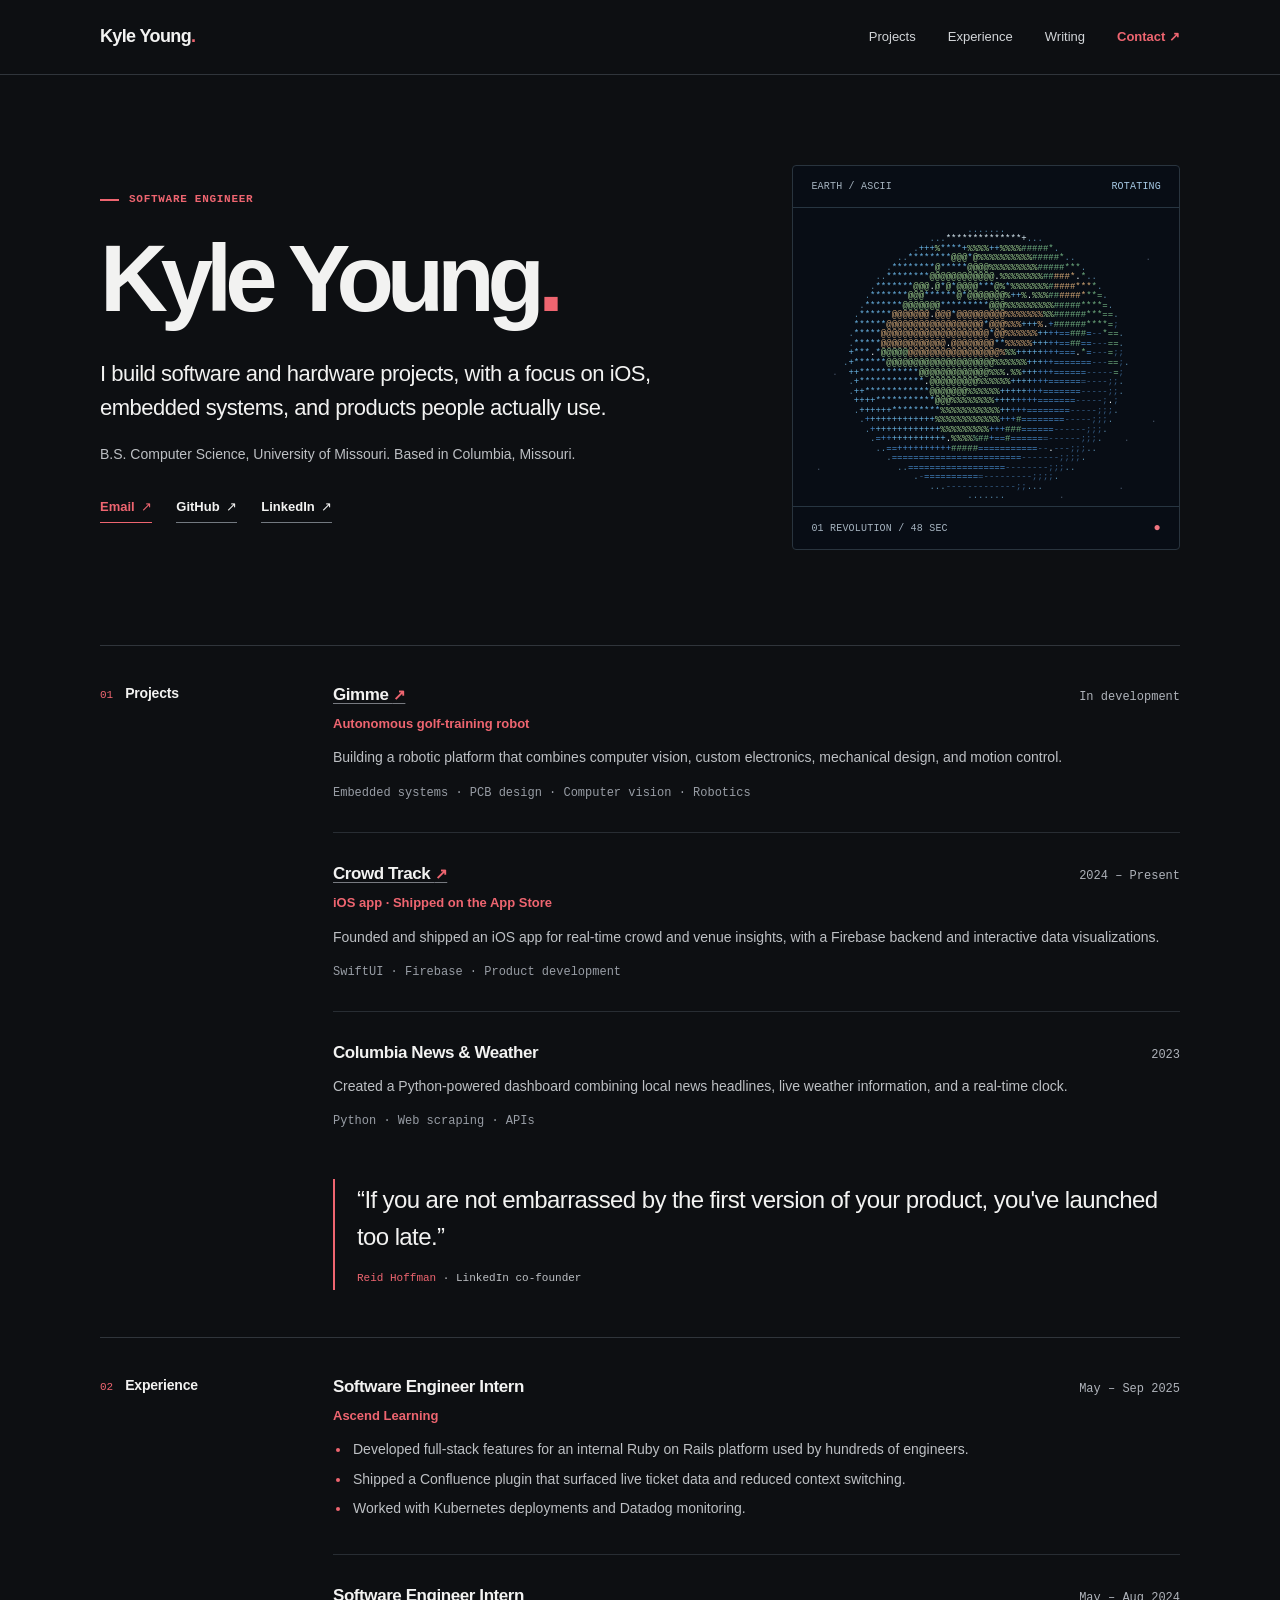
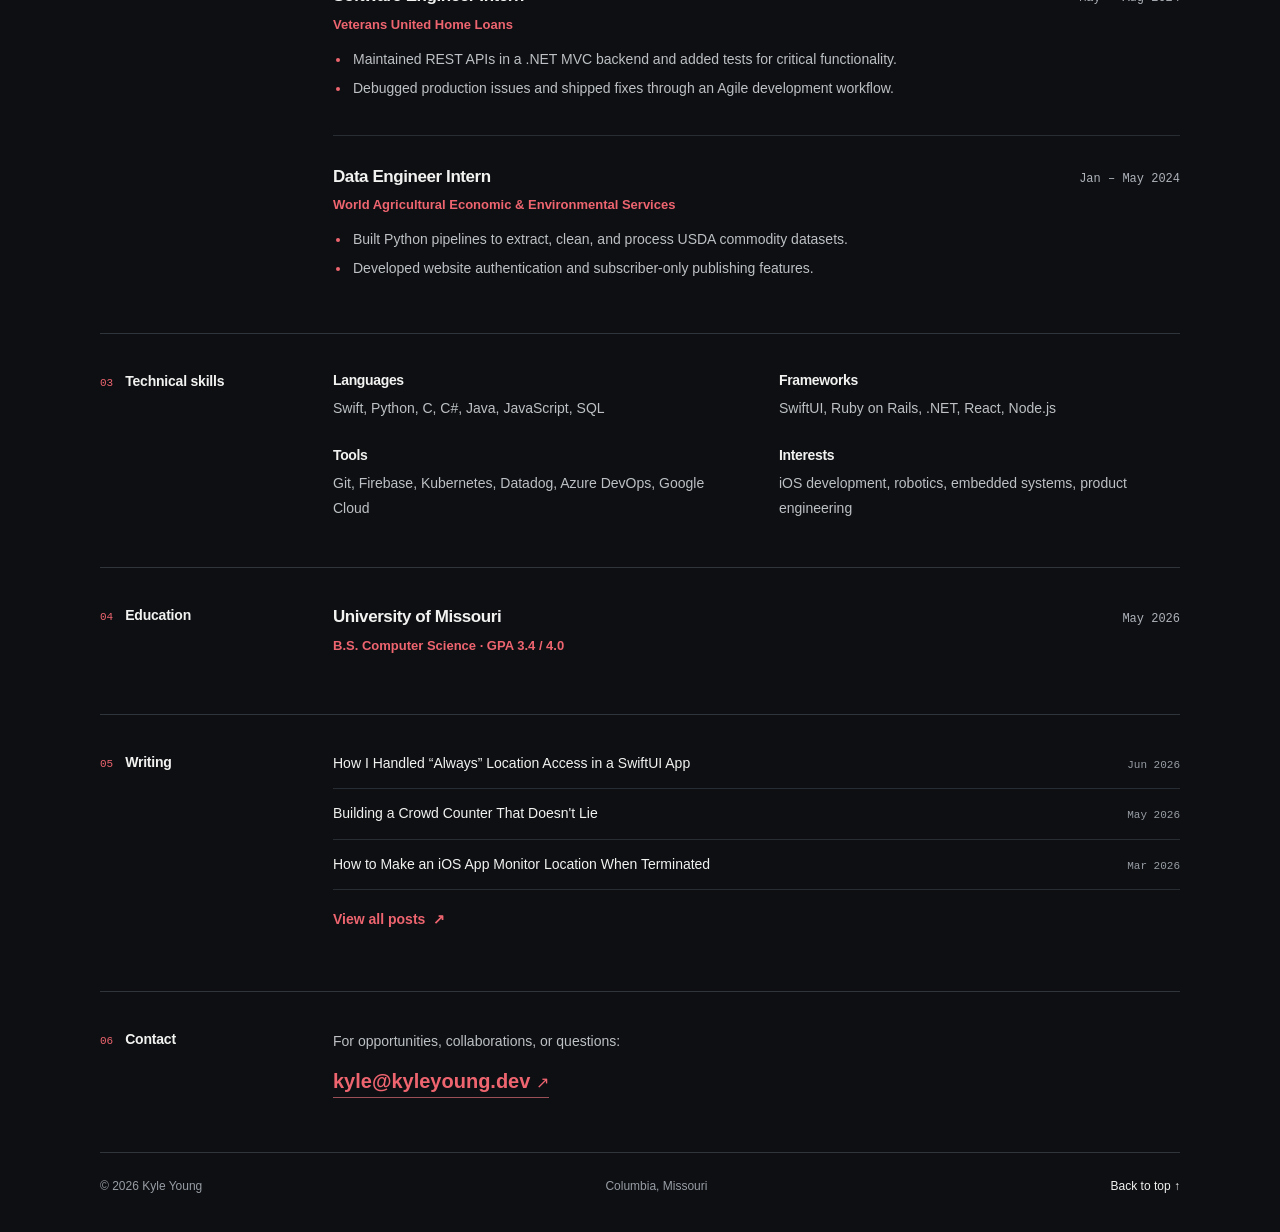
==== commit 8e1c46cd: "Add Reid Hoffman quote below portfolio projects" ====
--- a/index.html
+++ b/index.html
@@ -79,6 +79,13 @@
       </div>
     </section>
 
+    <figure class="project-quote">
+      <blockquote>
+        <p>“If you are not embarrassed by the first version of your product, you've launched too late.”</p>
+      </blockquote>
+      <figcaption><span class="quote-author">Reid Hoffman</span> · LinkedIn co-founder</figcaption>
+    </figure>
+
     <section class="resume-section" id="experience" aria-labelledby="experience-title">
       <div class="section-label"><span class="section-number">02</span><h2 id="experience-title">Experience</h2></div>
       <div class="section-content">
--- a/css/site.css
+++ b/css/site.css
@@ -78,6 +78,12 @@
 .section-content li { padding-left: 2px; margin: 5px 0; }
 .section-content li::marker { color: var(--accent); }
 
+.project-quote { margin: 0 0 47px 233px; padding: 2px 0 2px 22px; border-left: 2px solid var(--accent); }
+.project-quote blockquote { margin: 0; }
+.project-quote p { margin: 0; color: var(--text); font-size: clamp(20px, 2.2vw, 24px); line-height: 1.55; letter-spacing: -.025em; }
+.project-quote figcaption { margin-top: 14px; color: var(--secondary); font: 400 11px/1.7 var(--mono); }
+.quote-author { color: var(--accent); }
+
 .skills-grid { display: grid; grid-template-columns: 1fr 1fr; column-gap: 45px; row-gap: 25px; }
 .skills-grid h3 { font-size: 14px; }
 .skills-grid p { margin-top: 6px; }
@@ -101,6 +107,7 @@
   .ascii-module { max-width: 500px; width: 100%; height: 385px; }
   #ascii-art { font-size: 9px; }
   .resume-section { grid-template-columns: 140px minmax(0,1fr); gap: 25px; }
+  .project-quote { margin-left: 165px; }
 }
 @media (max-width: 560px) {
   .site-header-inner, main, .site-footer { width: calc(100% - 36px); }
@@ -115,6 +122,7 @@
   .ascii-module { height: 342px; }
   #ascii-art { font-size: clamp(6.8px, 1.95vw, 9px); }
   .resume-section { display: block; padding: 27px 0 38px; }
+  .project-quote { margin: 0 0 38px; padding-left: 18px; }
   .section-label { margin-bottom: 24px; }
   .entry-heading { align-items: start; }
   .entry-heading h3 { font-size: 16px; }
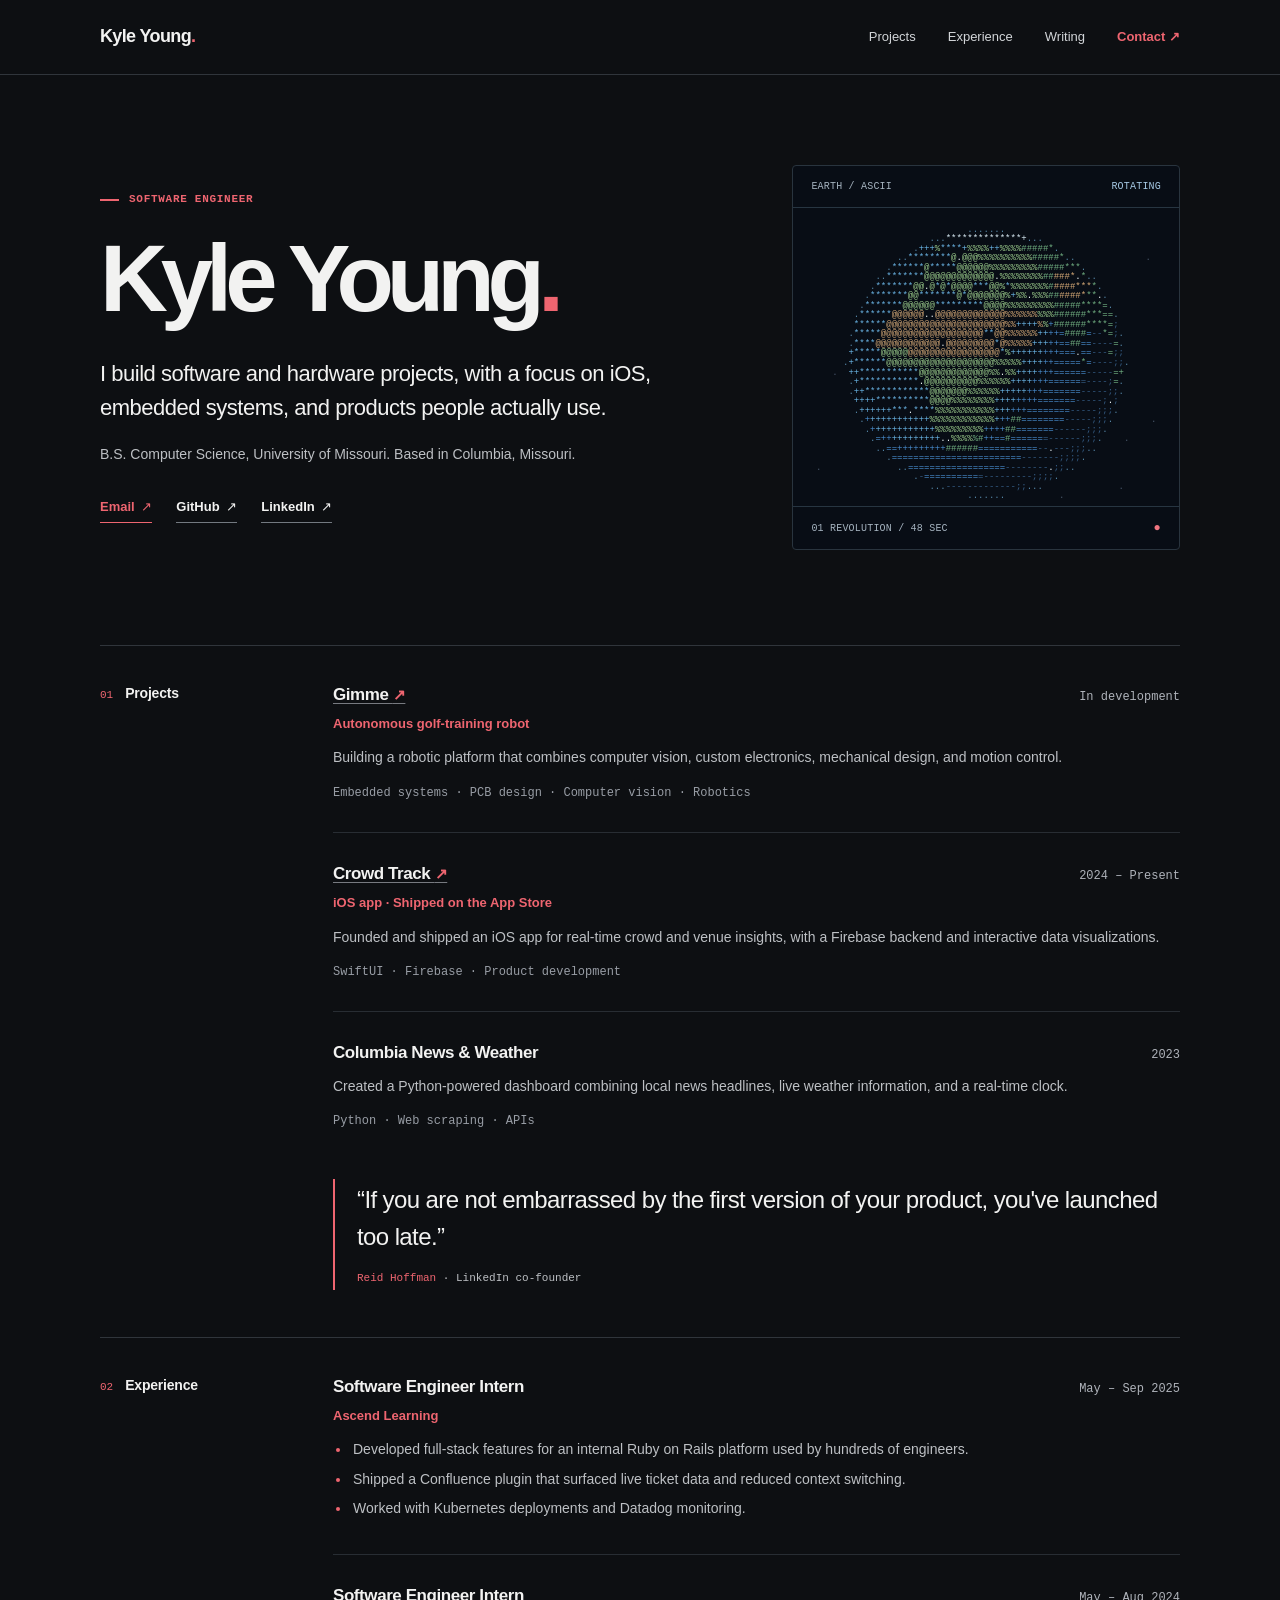
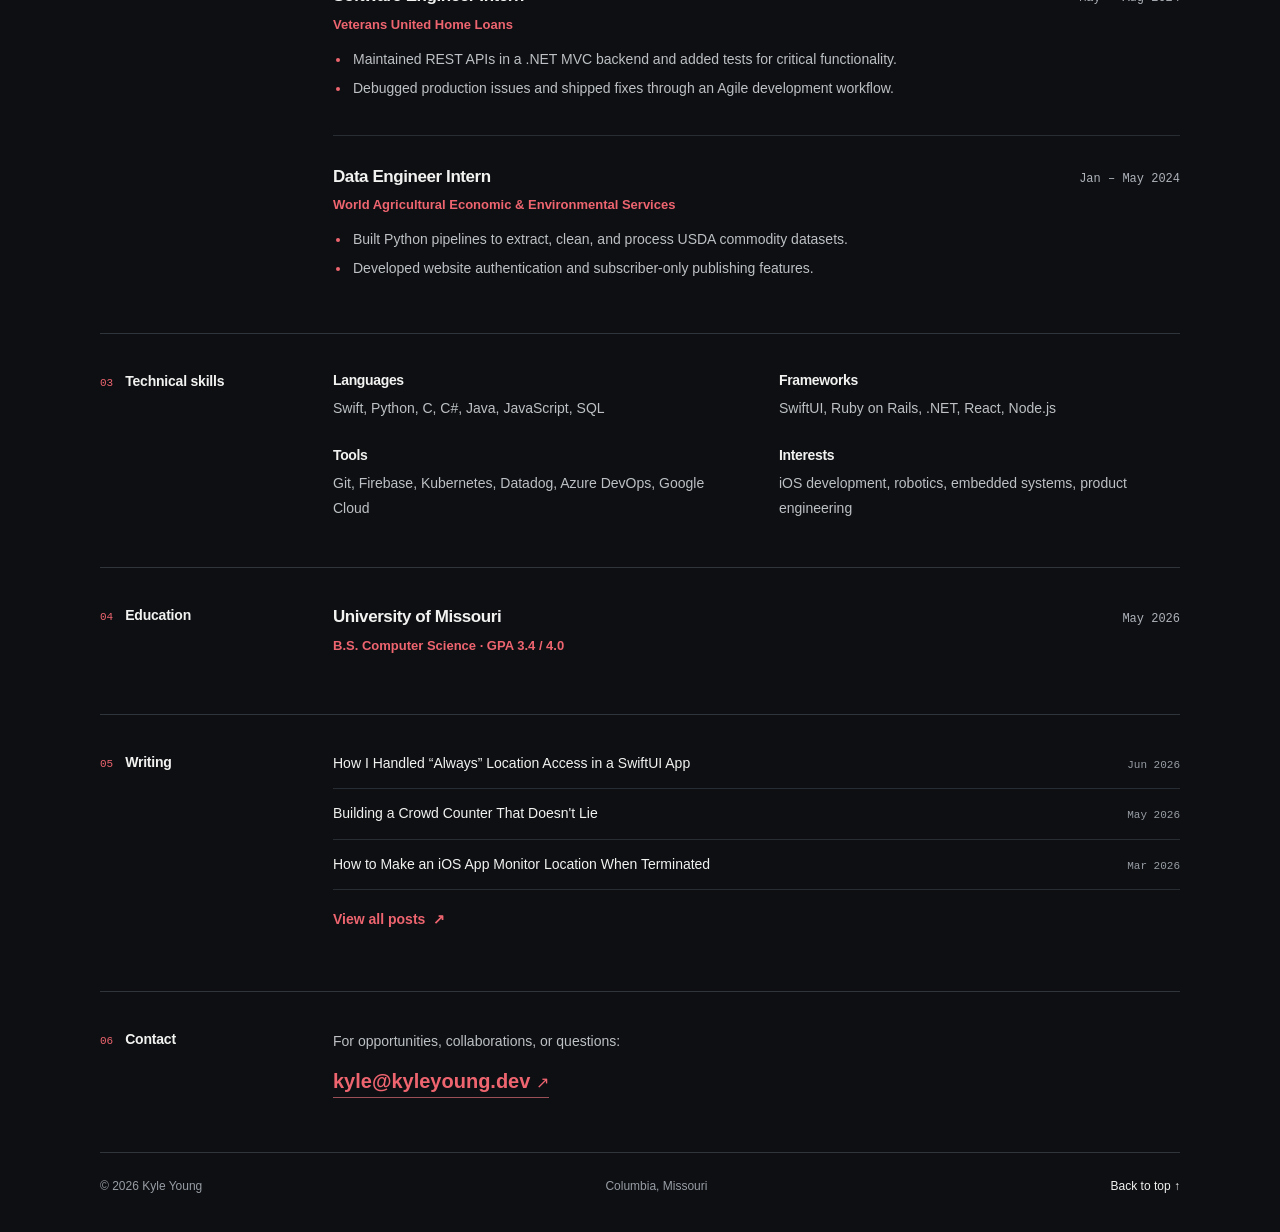
==== commit 791cc16f: "Refresh portfolio stylesheet for quote styling" ====
--- a/index.html
+++ b/index.html
@@ -11,7 +11,7 @@
   <meta property="og:url" content="https://kyleyoung.dev/">
   <link rel="canonical" href="https://kyleyoung.dev/">
   <title>Kyle Young — Software Engineer</title>
-  <link rel="stylesheet" href="/css/site.css">
+  <link rel="stylesheet" href="/css/site.css?v=20261026-quote">
   <script defer src="/js/site.js"></script>
 </head>
 <body>
